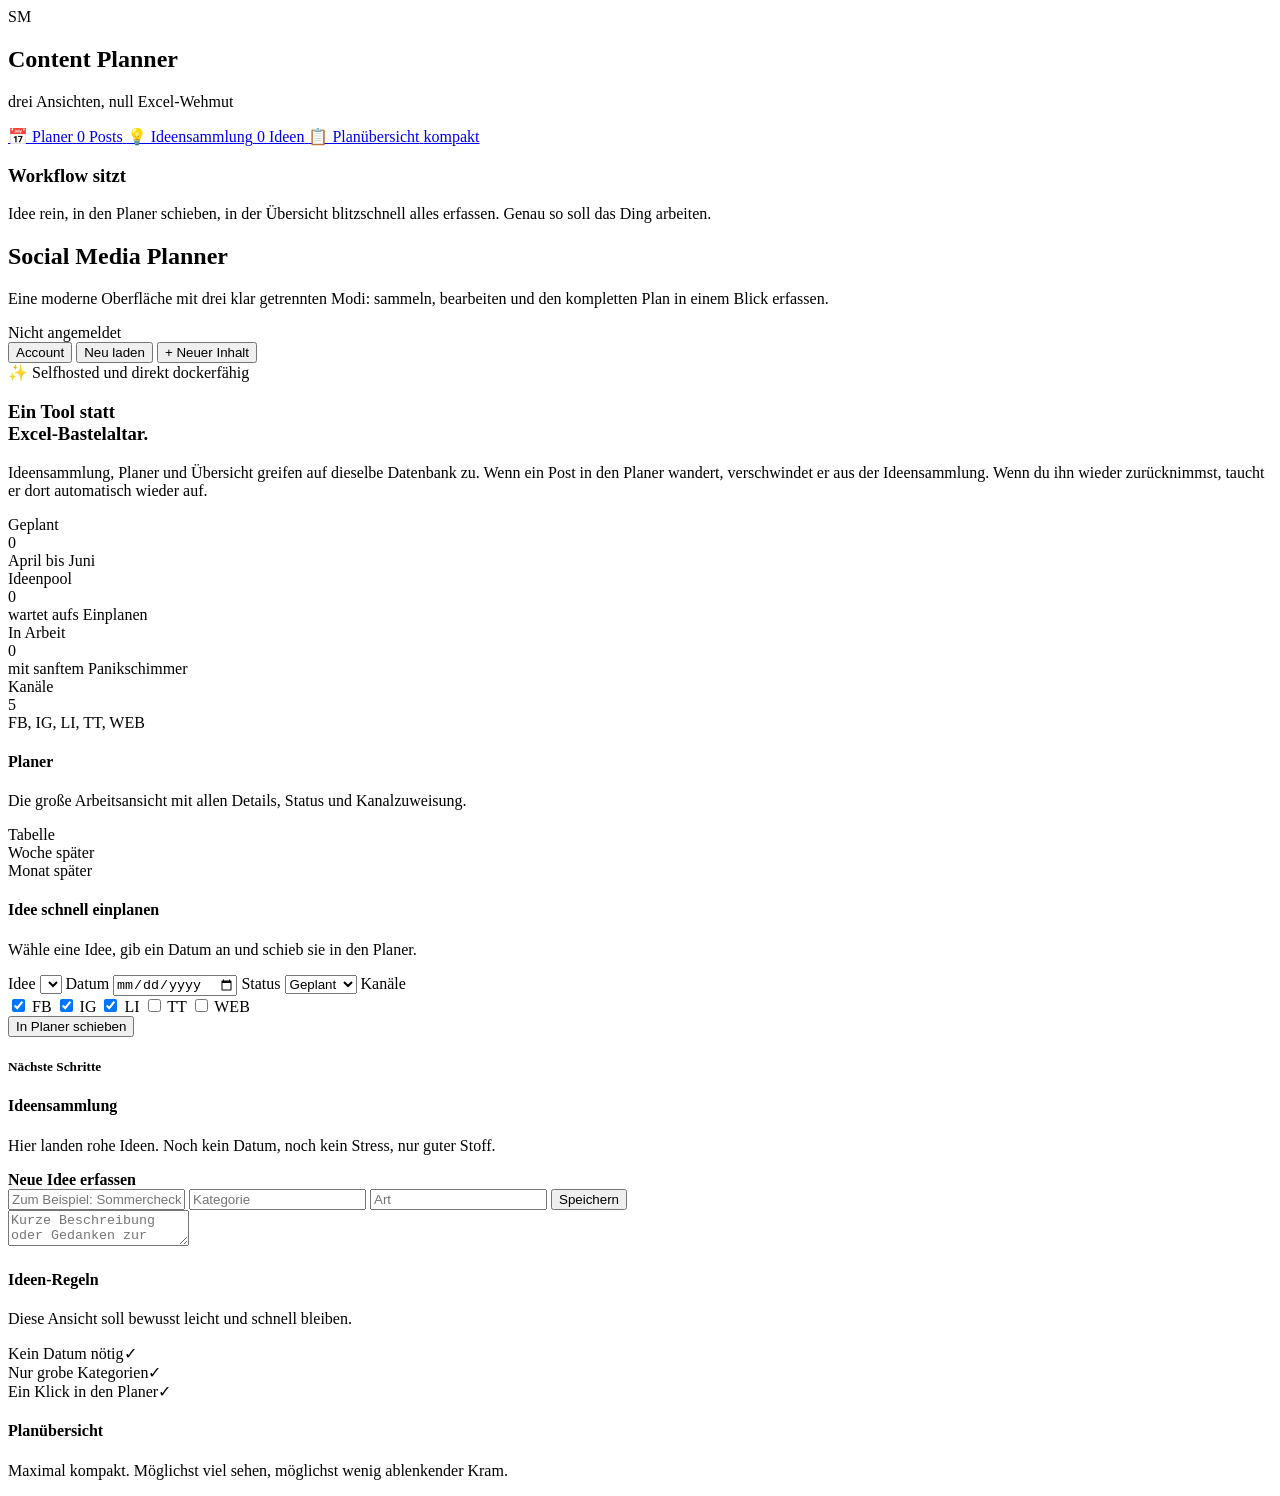
==== public/index.html @ 2331ccc7 "Add files via upload" ====
<!DOCTYPE html>
<html lang="de">
<head>
  <meta charset="UTF-8" />
  <meta name="viewport" content="width=device-width, initial-scale=1.0" />
  <title>Social Media Planner</title>
  <link rel="stylesheet" href="/styles.css" />
</head>
<body>
  <div class="shell">
    <aside class="sidebar">
      <div class="brand">
        <div class="brand-icon">SM</div>
        <div>
          <h1>Content Planner</h1>
          <p>drei Ansichten, null Excel-Wehmut</p>
        </div>
      </div>

      <nav class="nav">
        <a href="#" class="nav-link active" data-page="planer">
          <span>📅 Planer</span>
          <span class="meta" id="nav-planner-count">0 Posts</span>
        </a>
        <a href="#" class="nav-link" data-page="ideen">
          <span>💡 Ideensammlung</span>
          <span class="meta" id="nav-idea-count">0 Ideen</span>
        </a>
        <a href="#" class="nav-link" data-page="uebersicht">
          <span>📋 Planübersicht</span>
          <span class="meta">kompakt</span>
        </a>
      </nav>

      <div class="quick-card">
        <h3>Workflow sitzt</h3>
        <p>Idee rein, in den Planer schieben, in der Übersicht blitzschnell alles erfassen. Genau so soll das Ding arbeiten.</p>
      </div>
    </aside>

    <main class="main">
      <header class="topbar">
        <div>
          <h2>Social Media Planner</h2>
          <p>Eine moderne Oberfläche mit drei klar getrennten Modi: sammeln, bearbeiten und den kompletten Plan in einem Blick erfassen.</p>
        </div>
        <div class="actions">
          <div class="account-chip" id="account-chip">Nicht angemeldet</div>
          <button class="btn btn-secondary" id="account-btn">Account</button>
          <button class="btn btn-secondary" id="refresh-btn">Neu laden</button>
          <button class="btn btn-primary" data-page-jump="ideen">+ Neuer Inhalt</button>
        </div>
      </header>

      <section class="panel hero">
        <div>
          <div class="eyebrow">✨ Selfhosted und direkt dockerfähig</div>
          <h3>Ein Tool statt<br />Excel-Bastelaltar.</h3>
          <p>Ideensammlung, Planer und Übersicht greifen auf dieselbe Datenbank zu. Wenn ein Post in den Planer wandert, verschwindet er aus der Ideensammlung. Wenn du ihn wieder zurücknimmst, taucht er dort automatisch wieder auf.</p>
        </div>
        <div class="stats">
          <div class="stat">
            <div class="label">Geplant</div>
            <div class="value" id="stat-planner">0</div>
            <div class="sub">April bis Juni</div>
          </div>
          <div class="stat">
            <div class="label">Ideenpool</div>
            <div class="value" id="stat-ideas">0</div>
            <div class="sub">wartet aufs Einplanen</div>
          </div>
          <div class="stat">
            <div class="label">In Arbeit</div>
            <div class="value" id="stat-progress">0</div>
            <div class="sub">mit sanftem Panikschimmer</div>
          </div>
          <div class="stat">
            <div class="label">Kanäle</div>
            <div class="value" id="stat-channels">5</div>
            <div class="sub">FB, IG, LI, TT, WEB</div>
          </div>
        </div>
      </section>

      <section id="message-area"></section>

      <section id="planer" class="page active">
        <div class="planner-grid">
          <div class="panel planner-table">
            <div class="section-head">
              <div>
                <h4>Planer</h4>
                <p>Die große Arbeitsansicht mit allen Details, Status und Kanalzuweisung.</p>
              </div>
              <div class="toolbar">
                <div class="pill">Tabelle</div>
                <div class="pill">Woche später</div>
                <div class="pill">Monat später</div>
              </div>
            </div>
            <div class="rows" id="planner-rows"></div>
          </div>

          <div class="side-stack">
            <div class="panel planner-side">
              <div class="section-head">
                <div>
                  <h4>Idee schnell einplanen</h4>
                  <p>Wähle eine Idee, gib ein Datum an und schieb sie in den Planer.</p>
                </div>
              </div>
              <form class="mini-card" id="quick-plan-form">
                <label class="stack-label">Idee
                  <select class="field" name="postId" id="quick-plan-select"></select>
                </label>
                <label class="stack-label">Datum
                  <input class="field" type="date" name="planned_date" required />
                </label>
                <label class="stack-label">Status
                  <select class="field" name="status">
                    <option value="planned">Geplant</option>
                    <option value="in_progress">In Arbeit</option>
                    <option value="idea">Idee</option>
                  </select>
                </label>
                <label class="stack-label">Kanäle
                  <div class="channel-options">
                    <label><input type="checkbox" name="channels" value="facebook" checked /> FB</label>
                    <label><input type="checkbox" name="channels" value="instagram" checked /> IG</label>
                    <label><input type="checkbox" name="channels" value="linkedin" checked /> LI</label>
                    <label><input type="checkbox" name="channels" value="tiktok" /> TT</label>
                    <label><input type="checkbox" name="channels" value="website" /> WEB</label>
                  </div>
                </label>
                <button class="btn btn-primary" type="submit">In Planer schieben</button>
              </form>
            </div>

            <div class="panel planner-side">
              <div class="mini-card">
                <h5>Nächste Schritte</h5>
                <div class="mini-list" id="next-steps"></div>
              </div>
            </div>
          </div>
        </div>
      </section>

      <section id="ideen" class="page">
        <div class="idea-layout">
          <div class="panel idea-main">
            <div class="section-head">
              <div>
                <h4>Ideensammlung</h4>
                <p>Hier landen rohe Ideen. Noch kein Datum, noch kein Stress, nur guter Stoff.</p>
              </div>
            </div>

            <form class="idea-input" id="idea-form">
              <strong>Neue Idee erfassen</strong>
              <div class="input-grid">
                <input class="field" name="title" placeholder="Zum Beispiel: Sommercheck Klimaanlage" required />
                <input class="field" name="category" placeholder="Kategorie" />
                <input class="field" name="content_type" placeholder="Art" />
                <button class="btn btn-primary" type="submit">Speichern</button>
              </div>
              <div class="input-grid full-width-grid">
                <textarea class="field text-area" name="description" placeholder="Kurze Beschreibung oder Gedanken zur Idee"></textarea>
              </div>
            </form>

            <div class="idea-cards" id="idea-cards"></div>
          </div>

          <div class="side-stack">
            <div class="panel planner-side">
              <div class="section-head">
                <div>
                  <h4>Ideen-Regeln</h4>
                  <p>Diese Ansicht soll bewusst leicht und schnell bleiben.</p>
                </div>
              </div>
              <div class="mini-list">
                <div class="mini-item"><span>Kein Datum nötig</span><span>✓</span></div>
                <div class="mini-item"><span>Nur grobe Kategorien</span><span>✓</span></div>
                <div class="mini-item"><span>Ein Klick in den Planer</span><span>✓</span></div>
              </div>
            </div>
          </div>
        </div>
      </section>

      <section id="uebersicht" class="page">
        <div class="overview-layout">
          <div class="panel overview-main">
            <div class="section-head">
              <div>
                <h4>Planübersicht</h4>
                <p>Maximal kompakt. Möglichst viel sehen, möglichst wenig ablenkender Kram.</p>
              </div>
            </div>

            <div class="overview-list" id="overview-list"></div>
          </div>
        </div>
      </section>
    </main>
  </div>

  <dialog id="edit-dialog" class="dialog">
    <form method="dialog" class="dialog-card" id="edit-form">
      <div class="dialog-head">
        <h4>Post bearbeiten</h4>
        <button class="ghost-btn" type="button" id="close-dialog">Schließen</button>
      </div>
      <input type="hidden" name="id" />
      <label class="stack-label">Titel
        <input class="field" name="title" required />
      </label>
      <label class="stack-label">Beschreibung
        <textarea class="field text-area" name="description"></textarea>
      </label>
      <div class="input-grid dialog-grid">
        <label class="stack-label">Kategorie
          <input class="field" name="category" />
        </label>
        <label class="stack-label">Art
          <input class="field" name="content_type" />
        </label>
        <label class="stack-label">Status
          <select class="field" name="status">
            <option value="idea">Idee</option>
            <option value="in_progress">In Arbeit</option>
            <option value="planned">Geplant</option>
            <option value="published">Veröffentlicht</option>
          </select>
        </label>
        <label class="stack-label">Datum
          <input class="field" type="date" name="planned_date" />
        </label>
      </div>
      <label class="stack-label">Kanäle
        <div class="channel-options">
          <label><input type="checkbox" name="channels" value="facebook" /> FB</label>
          <label><input type="checkbox" name="channels" value="instagram" /> IG</label>
          <label><input type="checkbox" name="channels" value="linkedin" /> LI</label>
          <label><input type="checkbox" name="channels" value="tiktok" /> TT</label>
          <label><input type="checkbox" name="channels" value="website" /> WEB</label>
        </div>
      </label>
      <label class="stack-label">Notizen
        <textarea class="field text-area" name="notes"></textarea>
      </label>
      <div class="dialog-actions">
        <button class="btn btn-secondary" type="button" id="delete-post">Löschen</button>
        <button class="btn btn-primary" type="submit">Speichern</button>
      </div>
    </form>
  </dialog>

  <dialog id="login-dialog" class="dialog auth-dialog">
    <form class="dialog-card auth-card" id="login-form">
      <div class="dialog-head">
        <h4>Anmelden</h4>
      </div>
      <p class="muted">Nur mit Benutzerkonto zugänglich.</p>
      <label class="stack-label">Benutzername
        <input class="field" name="username" autocomplete="username" required />
      </label>
      <label class="stack-label">Passwort
        <input class="field" type="password" name="password" autocomplete="current-password" required />
      </label>
      <div class="dialog-actions">
        <button class="btn btn-primary" type="submit">Anmelden</button>
      </div>
    </form>
  </dialog>

  <dialog id="account-dialog" class="dialog">
    <div class="dialog-card account-card">
      <div class="dialog-head">
        <h4>Accountverwaltung</h4>
        <button class="ghost-btn" type="button" id="close-account-dialog">Schließen</button>
      </div>
      <div class="account-section">
        <strong>Angemeldet als</strong>
        <div id="account-summary" class="mini-item"></div>
      </div>

      <form id="change-password-form" class="account-section">
        <strong>Passwort ändern</strong>
        <label class="stack-label">Aktuelles Passwort
          <input class="field" type="password" name="current_password" required />
        </label>
        <label class="stack-label">Neues Passwort
          <input class="field" type="password" name="new_password" minlength="8" required />
        </label>
        <div class="dialog-actions">
          <button class="btn btn-secondary" type="button" id="logout-btn">Abmelden</button>
          <button class="btn btn-primary" type="submit">Passwort speichern</button>
        </div>
      </form>

      <section id="admin-section" class="account-section hidden">
        <strong>Benutzer anlegen</strong>
        <form id="create-user-form">
          <div class="input-grid dialog-grid">
            <label class="stack-label">Benutzername
              <input class="field" name="username" required />
            </label>
            <label class="stack-label">Rolle
              <select class="field" name="role">
                <option value="editor">Editor</option>
                <option value="admin">Admin</option>
              </select>
            </label>
            <label class="stack-label">Passwort
              <input class="field" type="password" name="password" minlength="8" required />
            </label>
          </div>
          <div class="dialog-actions">
            <button class="btn btn-primary" type="submit">Benutzer erstellen</button>
          </div>
        </form>

        <div class="account-section">
          <strong>Benutzerliste</strong>
          <div id="user-list" class="mini-list"></div>
        </div>
      </section>
    </div>
  </dialog>

  <script src="/app.js"></script>
</body>
</html>
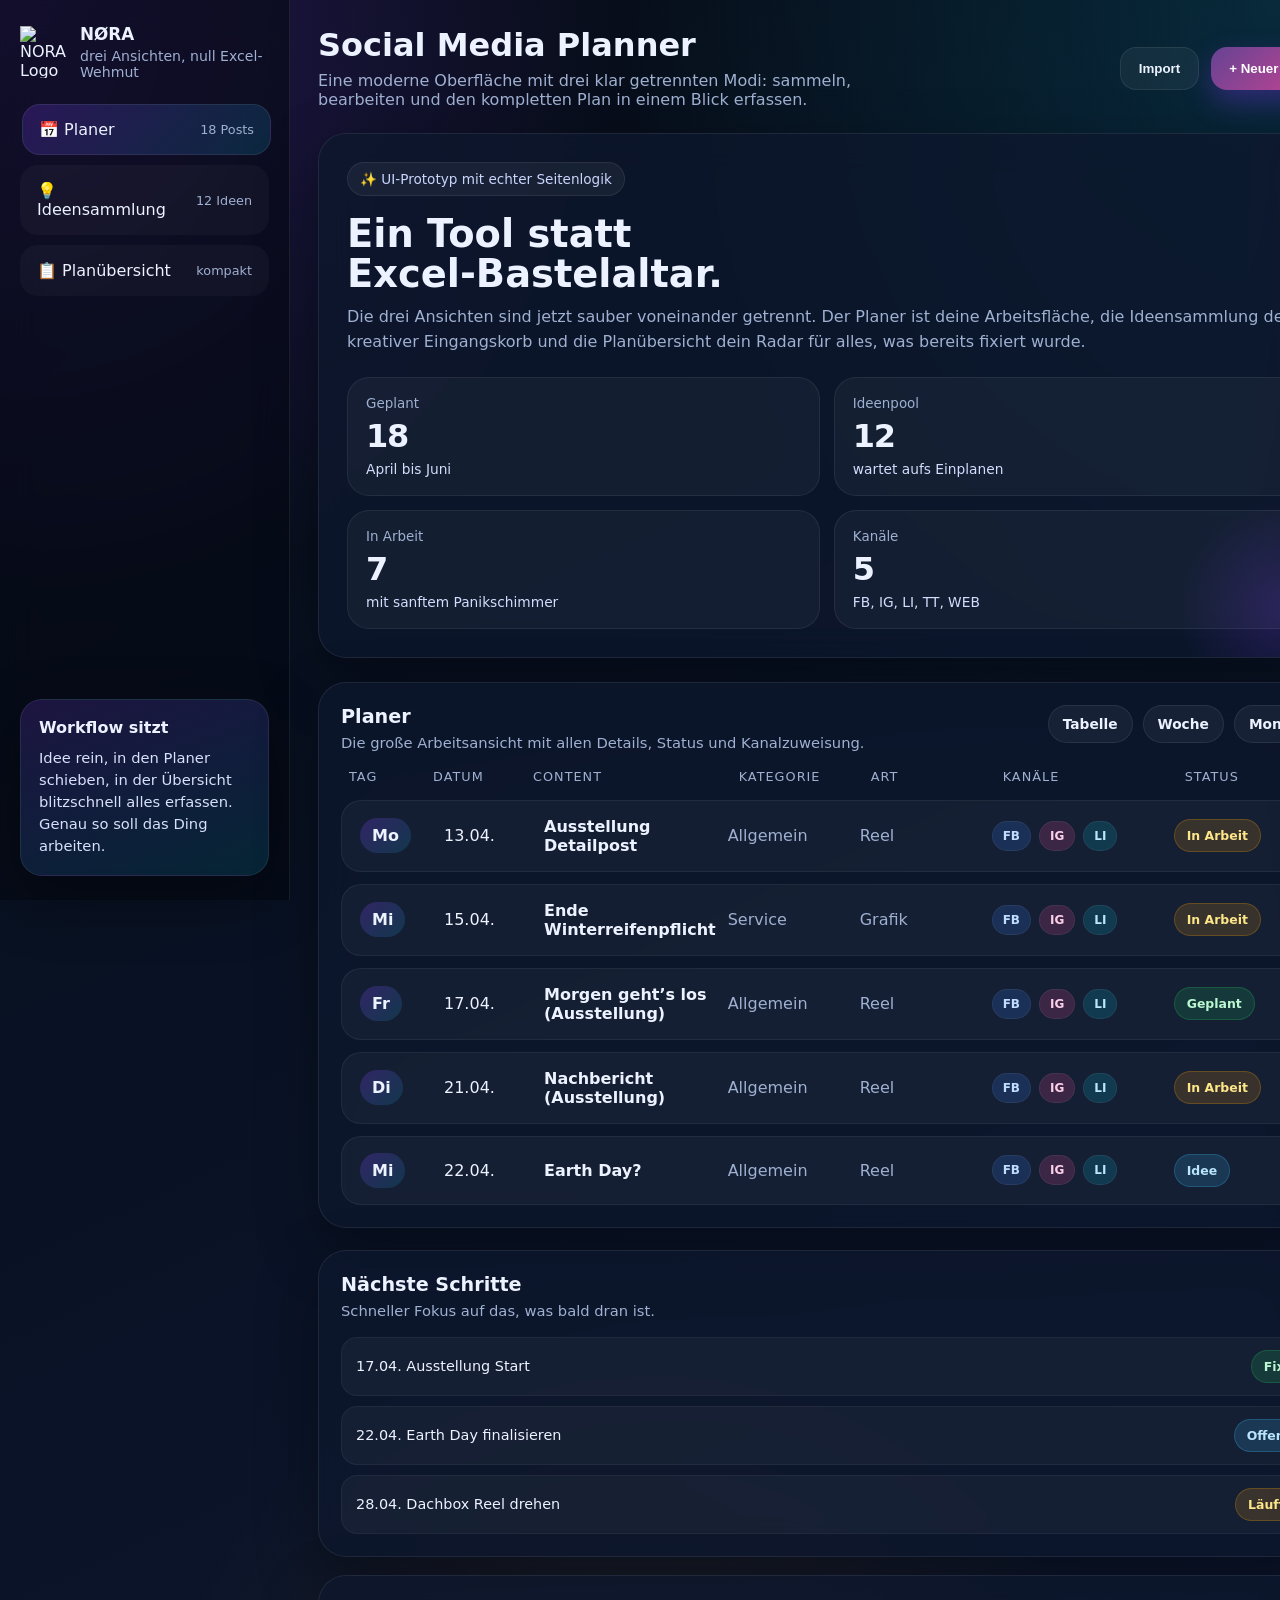
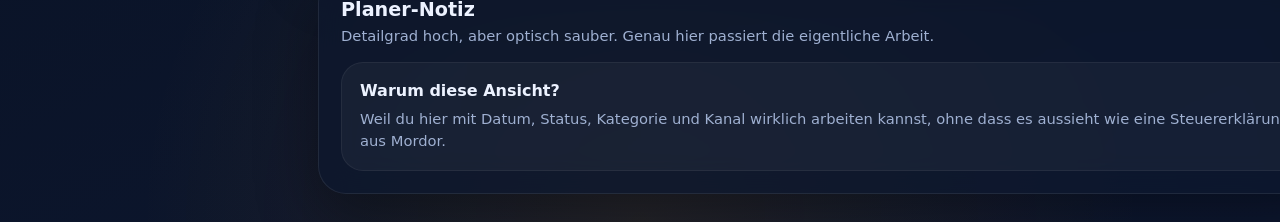
==== commit 3e505ef0: "Update index.html" ====
--- a/public/index.html
+++ b/public/index.html
@@ -3,30 +3,675 @@
 <head>
   <meta charset="UTF-8" />
   <meta name="viewport" content="width=device-width, initial-scale=1.0" />
-  <title>Social Media Planner</title>
-  <link rel="stylesheet" href="/styles.css" />
+  <title>Social Media Planner – 3 Ansichten</title>
+  <style>
+    :root {
+      --bg: #191631;
+      --bg-2: #0d1a2f;
+      --panel: rgba(14, 24, 45, 0.78);
+      --panel-strong: rgba(17, 29, 52, 0.95);
+      --line: rgba(255, 255, 255, 0.08);
+      --text: #ecf2ff;
+      --muted: #9fb0d1;
+      --accent: #664393;
+      --accent-2: #cf4492;
+      --accent-3: #f59e0b;
+      --good: #22c55e;
+      --idea: #38bdf8;
+      --work: #f59e0b;
+      --planned: #22c55e;
+      --published: #a78bfa;
+      --danger: #fb7185;
+      --shadow: 0 22px 60px rgba(0, 0, 0, 0.35);
+      --radius-xl: 28px;
+      --radius-lg: 22px;
+      --radius-md: 16px;
+    }
+
+    * { box-sizing: border-box; }
+    html { scroll-behavior: smooth; }
+
+    body {
+      margin: 0;
+      font-family: Inter, ui-sans-serif, system-ui, -apple-system, BlinkMacSystemFont, "Segoe UI", sans-serif;
+      color: var(--text);
+      min-height: 100vh;
+      background:
+        radial-gradient(circle at 0% 0%, rgba(124, 58, 237, 0.28), transparent 28%),
+        radial-gradient(circle at 100% 0%, rgba(6, 182, 212, 0.16), transparent 30%),
+        radial-gradient(circle at 50% 100%, rgba(245, 158, 11, 0.10), transparent 26%),
+        linear-gradient(155deg, #060b15 0%, #091224 45%, #0d1730 100%);
+    }
+
+    .shell {
+      min-height: 100vh;
+      display: grid;
+      grid-template-columns: 290px 1fr;
+    }
+
+    .sidebar {
+      padding: 24px 20px;
+      border-right: 1px solid var(--line);
+      background: rgba(6, 10, 20, 0.58);
+      backdrop-filter: blur(18px);
+      display: flex;
+      flex-direction: column;
+      gap: 24px;
+      position: sticky;
+      top: 0;
+      height: 100vh;
+    }
+
+    .brand {
+      display: flex;
+      align-items: center;
+      gap: 14px;
+    }
+
+    .brand-icon {
+      width: 52px;
+      height: 52px;
+      border-radius: 18px;
+      background: linear-gradient(135deg, var(--accent), var(--accent-2));
+      display: grid;
+      place-items: center;
+      font-weight: 900;
+      letter-spacing: 0.05em;
+      box-shadow: 0 15px 30px rgba(124, 58, 237, 0.35);
+    }
+
+    .brand h1 {
+      margin: 0;
+      font-size: 1.05rem;
+    }
+
+    .brand p {
+      margin: 4px 0 0;
+      color: var(--muted);
+      font-size: 0.88rem;
+    }
+
+    .nav {
+      display: grid;
+      gap: 10px;
+    }
+
+    .nav a {
+      text-decoration: none;
+      color: var(--text);
+      display: flex;
+      justify-content: space-between;
+      align-items: center;
+      gap: 12px;
+      padding: 15px 16px;
+      border-radius: 18px;
+      background: rgba(255,255,255,0.03);
+      border: 1px solid transparent;
+      transition: 0.2s ease;
+    }
+
+    .nav a:hover,
+    .nav a.active {
+      background: linear-gradient(135deg, rgba(124,58,237,0.24), rgba(6,182,212,0.16));
+      border-color: rgba(255,255,255,0.08);
+      transform: translateX(2px);
+    }
+
+    .nav .meta {
+      color: var(--muted);
+      font-size: 0.8rem;
+      white-space: nowrap;
+    }
+
+    .quick-card {
+      margin-top: auto;
+      padding: 18px;
+      border-radius: 22px;
+      background: linear-gradient(160deg, rgba(124,58,237,0.20), rgba(6,182,212,0.15));
+      border: 1px solid rgba(255,255,255,0.08);
+      box-shadow: var(--shadow);
+    }
+
+    .quick-card h3 {
+      margin: 0 0 10px;
+      font-size: 1rem;
+    }
+
+    .quick-card p {
+      margin: 0;
+      color: #d8e1fb;
+      font-size: 0.92rem;
+      line-height: 1.5;
+    }
+
+    .main {
+      padding: 28px;
+      display: grid;
+      gap: 24px;
+    }
+
+    .topbar {
+      display: flex;
+      justify-content: space-between;
+      align-items: center;
+      gap: 16px;
+      flex-wrap: wrap;
+    }
+
+    .topbar h2 {
+      margin: 0;
+      font-size: 2rem;
+      line-height: 1.08;
+    }
+
+    .topbar p {
+      margin: 8px 0 0;
+      color: var(--muted);
+      max-width: 60ch;
+    }
+
+    .actions {
+      display: flex;
+      gap: 12px;
+      flex-wrap: wrap;
+    }
+
+    .btn {
+      border: 0;
+      border-radius: 16px;
+      padding: 13px 18px;
+      font-weight: 800;
+      cursor: pointer;
+      transition: 0.2s ease;
+    }
+
+    .btn-primary {
+      color: white;
+      background: linear-gradient(135deg, var(--accent), var(--accent-2));
+      box-shadow: 0 12px 28px rgba(124, 58, 237, 0.35);
+    }
+
+    .btn-secondary {
+      color: var(--text);
+      background: rgba(255,255,255,0.05);
+      border: 1px solid rgba(255,255,255,0.08);
+    }
+
+    .btn:hover { transform: translateY(-1px); }
+
+    .panel {
+      background: var(--panel);
+      border: 1px solid var(--line);
+      border-radius: var(--radius-xl);
+      backdrop-filter: blur(18px);
+      box-shadow: var(--shadow);
+    }
+
+    .hero {
+      padding: 28px;
+      display: grid;
+      grid-template-columns: 1.2fr 0.8fr;
+      gap: 22px;
+      overflow: hidden;
+      position: relative;
+    }
+
+    .hero::after {
+      content: "";
+      position: absolute;
+      right: -60px;
+      bottom: -60px;
+      width: 220px;
+      height: 220px;
+      border-radius: 50%;
+      background: radial-gradient(circle, rgba(124,58,237,0.22), transparent 68%);
+      pointer-events: none;
+    }
+
+    .eyebrow {
+      display: inline-flex;
+      align-items: center;
+      gap: 8px;
+      padding: 8px 12px;
+      border-radius: 999px;
+      background: rgba(255,255,255,0.05);
+      border: 1px solid rgba(255,255,255,0.08);
+      color: #cad5fb;
+      font-size: 0.85rem;
+      margin-bottom: 18px;
+    }
+
+    .hero h3 {
+      margin: 0 0 10px;
+      font-size: clamp(1.8rem, 3vw, 3rem);
+      line-height: 1.05;
+    }
+
+    .hero p {
+      margin: 0;
+      color: var(--muted);
+      line-height: 1.58;
+    }
+
+    .stats {
+      display: grid;
+      grid-template-columns: 1fr 1fr;
+      gap: 14px;
+      align-content: start;
+    }
+
+    .stat {
+      padding: 18px;
+      border-radius: 22px;
+      background: rgba(255,255,255,0.04);
+      border: 1px solid rgba(255,255,255,0.07);
+    }
+
+    .stat .label {
+      color: var(--muted);
+      font-size: 0.84rem;
+    }
+
+    .stat .value {
+      margin-top: 6px;
+      font-size: 2rem;
+      font-weight: 900;
+      letter-spacing: -0.04em;
+    }
+
+    .stat .sub {
+      margin-top: 6px;
+      color: #d3ddfd;
+      font-size: 0.86rem;
+    }
+
+    .page {
+      display: none;
+      gap: 22px;
+    }
+
+    .page.active {
+      display: grid;
+    }
+
+    .section-head {
+      display: flex;
+      justify-content: space-between;
+      align-items: flex-start;
+      gap: 16px;
+      margin-bottom: 18px;
+      flex-wrap: wrap;
+    }
+
+    .section-head h4 {
+      margin: 0;
+      font-size: 1.2rem;
+    }
+
+    .section-head p {
+      margin: 6px 0 0;
+      color: var(--muted);
+      font-size: 0.92rem;
+    }
+
+    .toolbar {
+      display: flex;
+      flex-wrap: wrap;
+      gap: 10px;
+    }
+
+    .pill {
+      padding: 10px 14px;
+      border-radius: 999px;
+      background: rgba(255,255,255,0.05);
+      border: 1px solid rgba(255,255,255,0.08);
+      color: var(--text);
+      font-size: 0.86rem;
+      font-weight: 700;
+    }
+
+    .planner-grid {
+      display: grid;
+      grid-template-columns: 1.3fr 0.7fr;
+      gap: 22px;
+      align-items: start;
+    }
+
+    .planner-table,
+    .planner-side,
+    .idea-main,
+    .overview-main {
+      padding: 22px;
+    }
+
+    .rows {
+      display: grid;
+      gap: 12px;
+    }
+
+    .row-head,
+    .row {
+      display: grid;
+      grid-template-columns: 72px 88px 1.8fr 120px 120px 170px 120px;
+      gap: 12px;
+      align-items: center;
+    }
+
+    .row-head {
+      color: var(--muted);
+      font-size: 0.8rem;
+      text-transform: uppercase;
+      letter-spacing: 0.08em;
+      padding: 0 8px 4px;
+    }
+
+    .row {
+      padding: 16px 18px;
+      border-radius: 20px;
+      background: rgba(255,255,255,0.04);
+      border: 1px solid rgba(255,255,255,0.06);
+    }
+
+    .day-chip {
+      display: inline-flex;
+      width: fit-content;
+      justify-content: center;
+      align-items: center;
+      padding: 8px 12px;
+      border-radius: 999px;
+      background: linear-gradient(135deg, rgba(124,58,237,0.28), rgba(6,182,212,0.16));
+      font-weight: 800;
+    }
+
+    .title {
+      font-weight: 800;
+    }
+
+    .muted { color: var(--muted); }
+
+    .badges {
+      display: flex;
+      flex-wrap: wrap;
+      gap: 8px;
+    }
+
+    .badge {
+      padding: 7px 10px;
+      border-radius: 999px;
+      font-size: 0.75rem;
+      font-weight: 800;
+      border: 1px solid rgba(255,255,255,0.06);
+      background: rgba(255,255,255,0.08);
+    }
+
+    .fb { background: rgba(59,130,246,0.18); color: #bfdbfe; }
+    .ig { background: rgba(236,72,153,0.18); color: #fbcfe8; }
+    .li { background: rgba(6,182,212,0.18); color: #bae6fd; }
+    .tt { background: rgba(148,163,184,0.18); color: #e2e8f0; }
+    .web { background: rgba(139,92,246,0.18); color: #ddd6fe; }
+
+    .status {
+      display: inline-flex;
+      align-items: center;
+      justify-content: center;
+      width: fit-content;
+      padding: 8px 12px;
+      border-radius: 999px;
+      font-size: 0.78rem;
+      font-weight: 900;
+      border: 1px solid transparent;
+    }
+
+    .status.idea { background: rgba(56,189,248,0.16); color: #bae6fd; border-color: rgba(56,189,248,0.24); }
+    .status.work { background: rgba(245,158,11,0.16); color: #fde68a; border-color: rgba(245,158,11,0.24); }
+    .status.planned { background: rgba(34,197,94,0.16); color: #bbf7d0; border-color: rgba(34,197,94,0.24); }
+    .status.published { background: rgba(167,139,250,0.16); color: #ddd6fe; border-color: rgba(167,139,250,0.24); }
+
+    .side-stack {
+      display: grid;
+      gap: 18px;
+    }
+
+    .mini-card {
+      padding: 18px;
+      border-radius: 22px;
+      background: rgba(255,255,255,0.04);
+      border: 1px solid rgba(255,255,255,0.06);
+    }
+
+    .mini-card h5 {
+      margin: 0 0 8px;
+      font-size: 1rem;
+    }
+
+    .mini-card p {
+      margin: 0;
+      color: var(--muted);
+      line-height: 1.5;
+      font-size: 0.92rem;
+    }
+
+    .mini-list {
+      margin-top: 14px;
+      display: grid;
+      gap: 10px;
+    }
+
+    .mini-item {
+      display: flex;
+      justify-content: space-between;
+      gap: 12px;
+      align-items: center;
+      padding: 12px 14px;
+      border-radius: 16px;
+      background: rgba(255,255,255,0.04);
+      border: 1px solid rgba(255,255,255,0.05);
+      font-size: 0.9rem;
+    }
+
+    .idea-layout {
+      display: grid;
+      grid-template-columns: 1.1fr 0.9fr;
+      gap: 22px;
+      align-items: start;
+    }
+
+    .idea-input {
+      padding: 18px;
+      border-radius: 22px;
+      background: linear-gradient(160deg, rgba(124,58,237,0.12), rgba(6,182,212,0.08));
+      border: 1px solid rgba(255,255,255,0.08);
+      margin-bottom: 18px;
+    }
+
+    .input-grid {
+      display: grid;
+      grid-template-columns: 1.2fr 0.9fr 0.7fr auto;
+      gap: 12px;
+      margin-top: 14px;
+    }
+
+    .field {
+      border: 1px solid rgba(255,255,255,0.08);
+      background: rgba(255,255,255,0.05);
+      color: var(--text);
+      border-radius: 16px;
+      padding: 14px 16px;
+      outline: none;
+      font: inherit;
+    }
+
+    .idea-cards {
+      display: grid;
+      grid-template-columns: 1fr 1fr;
+      gap: 14px;
+    }
+
+    .idea-card {
+      padding: 18px;
+      border-radius: 22px;
+      background: linear-gradient(160deg, rgba(255,255,255,0.05), rgba(255,255,255,0.03));
+      border: 1px solid rgba(255,255,255,0.06);
+      display: grid;
+      gap: 16px;
+      min-height: 180px;
+    }
+
+    .idea-card h5 {
+      margin: 0;
+      font-size: 1.05rem;
+    }
+
+    .idea-card p {
+      margin: 8px 0 0;
+      color: var(--muted);
+      line-height: 1.55;
+      font-size: 0.92rem;
+    }
+
+    .card-actions {
+      display: flex;
+      justify-content: space-between;
+      align-items: center;
+      gap: 10px;
+      flex-wrap: wrap;
+    }
+
+    .ghost-btn {
+      border: 1px solid rgba(255,255,255,0.08);
+      background: rgba(255,255,255,0.05);
+      color: white;
+      border-radius: 14px;
+      padding: 10px 14px;
+      font-weight: 800;
+      cursor: pointer;
+    }
+
+    .ghost-btn:hover { background: rgba(255,255,255,0.08); }
+
+    .overview-layout {
+      display: grid;
+      gap: 22px;
+    }
+
+    .overview-toolbar {
+      display: flex;
+      justify-content: space-between;
+      gap: 14px;
+      flex-wrap: wrap;
+      align-items: center;
+      margin-bottom: 16px;
+    }
+
+    .overview-list {
+      display: grid;
+      gap: 10px;
+    }
+
+    .compact-row {
+      display: grid;
+      grid-template-columns: 72px minmax(180px, 1.5fr) 120px 120px 140px 92px;
+      gap: 12px;
+      align-items: center;
+      padding: 14px 16px;
+      border-radius: 18px;
+      background: rgba(255,255,255,0.04);
+      border: 1px solid rgba(255,255,255,0.06);
+    }
+
+    .compact-row.head {
+      color: var(--muted);
+      background: transparent;
+      border: 0;
+      padding: 0 8px 2px;
+      font-size: 0.8rem;
+      text-transform: uppercase;
+      letter-spacing: 0.08em;
+    }
+
+    .compact-date { font-weight: 900; color: #c7d2fe; }
+    .compact-name { font-weight: 800; white-space: nowrap; overflow: hidden; text-overflow: ellipsis; }
+    .compact-channels { color: var(--muted); font-size: 0.82rem; font-weight: 800; letter-spacing: 0.04em; }
+
+    @media (max-width: 1320px) {
+      .planner-grid,
+      .idea-layout,
+      .hero {
+        grid-template-columns: 1fr;
+      }
+
+      .idea-cards {
+        grid-template-columns: 1fr;
+      }
+    }
+
+    @media (max-width: 1120px) {
+      .shell {
+        grid-template-columns: 1fr;
+      }
+
+      .sidebar {
+        position: relative;
+        height: auto;
+        border-right: 0;
+        border-bottom: 1px solid var(--line);
+      }
+
+      .row,
+      .row-head {
+        grid-template-columns: 64px 80px 1.4fr 110px 110px 160px 110px;
+      }
+
+      .compact-row {
+        grid-template-columns: 72px 1.5fr 110px 110px 130px 92px;
+      }
+
+      .input-grid {
+        grid-template-columns: 1fr 1fr;
+      }
+    }
+
+    @media (max-width: 860px) {
+      .main { padding: 18px; }
+
+      .row-head,
+      .compact-row.head {
+        display: none;
+      }
+
+      .row,
+      .compact-row {
+        grid-template-columns: 1fr;
+        gap: 10px;
+      }
+
+      .input-grid {
+        grid-template-columns: 1fr;
+      }
+    }
+  </style>
 </head>
 <body>
   <div class="shell">
     <aside class="sidebar">
       <div class="brand">
-        <div class="brand-icon">SM</div>
+        <img src="/logo.png" alt="NORA Logo" style="width:52px;height:52px;object-fit:contain;" />
         <div>
-          <h1>Content Planner</h1>
+          <h1>NØRA</h1>
           <p>drei Ansichten, null Excel-Wehmut</p>
         </div>
       </div>
 
       <nav class="nav">
-        <a href="#" class="nav-link active" data-page="planer">
+        <a href="#planer" class="nav-link active" data-page="planer">
           <span>📅 Planer</span>
-          <span class="meta" id="nav-planner-count">0 Posts</span>
+          <span class="meta">18 Posts</span>
         </a>
-        <a href="#" class="nav-link" data-page="ideen">
+        <a href="#ideen" class="nav-link" data-page="ideen">
           <span>💡 Ideensammlung</span>
-          <span class="meta" id="nav-idea-count">0 Ideen</span>
+          <span class="meta">12 Ideen</span>
         </a>
-        <a href="#" class="nav-link" data-page="uebersicht">
+        <a href="#uebersicht" class="nav-link" data-page="uebersicht">
           <span>📋 Planübersicht</span>
           <span class="meta">kompakt</span>
         </a>
@@ -45,44 +690,40 @@
           <p>Eine moderne Oberfläche mit drei klar getrennten Modi: sammeln, bearbeiten und den kompletten Plan in einem Blick erfassen.</p>
         </div>
         <div class="actions">
-          <div class="account-chip" id="account-chip">Nicht angemeldet</div>
-          <button class="btn btn-secondary" id="account-btn">Account</button>
-          <button class="btn btn-secondary" id="refresh-btn">Neu laden</button>
-          <button class="btn btn-primary" data-page-jump="ideen">+ Neuer Inhalt</button>
+          <button class="btn btn-secondary">Import</button>
+          <button class="btn btn-primary">+ Neuer Inhalt</button>
         </div>
       </header>
 
       <section class="panel hero">
         <div>
-          <div class="eyebrow">✨ Selfhosted und direkt dockerfähig</div>
+          <div class="eyebrow">✨ UI-Prototyp mit echter Seitenlogik</div>
           <h3>Ein Tool statt<br />Excel-Bastelaltar.</h3>
-          <p>Ideensammlung, Planer und Übersicht greifen auf dieselbe Datenbank zu. Wenn ein Post in den Planer wandert, verschwindet er aus der Ideensammlung. Wenn du ihn wieder zurücknimmst, taucht er dort automatisch wieder auf.</p>
+          <p>Die drei Ansichten sind jetzt sauber voneinander getrennt. Der Planer ist deine Arbeitsfläche, die Ideensammlung dein kreativer Eingangskorb und die Planübersicht dein Radar für alles, was bereits fixiert wurde.</p>
         </div>
         <div class="stats">
           <div class="stat">
             <div class="label">Geplant</div>
-            <div class="value" id="stat-planner">0</div>
+            <div class="value">18</div>
             <div class="sub">April bis Juni</div>
           </div>
           <div class="stat">
             <div class="label">Ideenpool</div>
-            <div class="value" id="stat-ideas">0</div>
+            <div class="value">12</div>
             <div class="sub">wartet aufs Einplanen</div>
           </div>
           <div class="stat">
             <div class="label">In Arbeit</div>
-            <div class="value" id="stat-progress">0</div>
+            <div class="value">7</div>
             <div class="sub">mit sanftem Panikschimmer</div>
           </div>
           <div class="stat">
             <div class="label">Kanäle</div>
-            <div class="value" id="stat-channels">5</div>
+            <div class="value">5</div>
             <div class="sub">FB, IG, LI, TT, WEB</div>
           </div>
         </div>
       </section>
-
-      <section id="message-area"></section>
 
       <section id="planer" class="page active">
         <div class="planner-grid">
@@ -94,52 +735,119 @@
               </div>
               <div class="toolbar">
                 <div class="pill">Tabelle</div>
-                <div class="pill">Woche später</div>
-                <div class="pill">Monat später</div>
-              </div>
-            </div>
-            <div class="rows" id="planner-rows"></div>
+                <div class="pill">Woche</div>
+                <div class="pill">Monat</div>
+              </div>
+            </div>
+
+            <div class="rows">
+              <div class="row-head">
+                <div>Tag</div>
+                <div>Datum</div>
+                <div>Content</div>
+                <div>Kategorie</div>
+                <div>Art</div>
+                <div>Kanäle</div>
+                <div>Status</div>
+              </div>
+
+              <div class="row">
+                <div><span class="day-chip">Mo</span></div>
+                <div>13.04.</div>
+                <div class="title">Ausstellung Detailpost</div>
+                <div class="muted">Allgemein</div>
+                <div class="muted">Reel</div>
+                <div class="badges">
+                  <span class="badge fb">FB</span>
+                  <span class="badge ig">IG</span>
+                  <span class="badge li">LI</span>
+                </div>
+                <div><span class="status work">In Arbeit</span></div>
+              </div>
+
+              <div class="row">
+                <div><span class="day-chip">Mi</span></div>
+                <div>15.04.</div>
+                <div class="title">Ende Winterreifenpflicht</div>
+                <div class="muted">Service</div>
+                <div class="muted">Grafik</div>
+                <div class="badges">
+                  <span class="badge fb">FB</span>
+                  <span class="badge ig">IG</span>
+                  <span class="badge li">LI</span>
+                </div>
+                <div><span class="status work">In Arbeit</span></div>
+              </div>
+
+              <div class="row">
+                <div><span class="day-chip">Fr</span></div>
+                <div>17.04.</div>
+                <div class="title">Morgen geht’s los (Ausstellung)</div>
+                <div class="muted">Allgemein</div>
+                <div class="muted">Reel</div>
+                <div class="badges">
+                  <span class="badge fb">FB</span>
+                  <span class="badge ig">IG</span>
+                  <span class="badge li">LI</span>
+                </div>
+                <div><span class="status planned">Geplant</span></div>
+              </div>
+
+              <div class="row">
+                <div><span class="day-chip">Di</span></div>
+                <div>21.04.</div>
+                <div class="title">Nachbericht (Ausstellung)</div>
+                <div class="muted">Allgemein</div>
+                <div class="muted">Reel</div>
+                <div class="badges">
+                  <span class="badge fb">FB</span>
+                  <span class="badge ig">IG</span>
+                  <span class="badge li">LI</span>
+                </div>
+                <div><span class="status work">In Arbeit</span></div>
+              </div>
+
+              <div class="row">
+                <div><span class="day-chip">Mi</span></div>
+                <div>22.04.</div>
+                <div class="title">Earth Day?</div>
+                <div class="muted">Allgemein</div>
+                <div class="muted">Reel</div>
+                <div class="badges">
+                  <span class="badge fb">FB</span>
+                  <span class="badge ig">IG</span>
+                  <span class="badge li">LI</span>
+                </div>
+                <div><span class="status idea">Idee</span></div>
+              </div>
+            </div>
           </div>
 
           <div class="side-stack">
             <div class="panel planner-side">
               <div class="section-head">
                 <div>
-                  <h4>Idee schnell einplanen</h4>
-                  <p>Wähle eine Idee, gib ein Datum an und schieb sie in den Planer.</p>
-                </div>
-              </div>
-              <form class="mini-card" id="quick-plan-form">
-                <label class="stack-label">Idee
-                  <select class="field" name="postId" id="quick-plan-select"></select>
-                </label>
-                <label class="stack-label">Datum
-                  <input class="field" type="date" name="planned_date" required />
-                </label>
-                <label class="stack-label">Status
-                  <select class="field" name="status">
-                    <option value="planned">Geplant</option>
-                    <option value="in_progress">In Arbeit</option>
-                    <option value="idea">Idee</option>
-                  </select>
-                </label>
-                <label class="stack-label">Kanäle
-                  <div class="channel-options">
-                    <label><input type="checkbox" name="channels" value="facebook" checked /> FB</label>
-                    <label><input type="checkbox" name="channels" value="instagram" checked /> IG</label>
-                    <label><input type="checkbox" name="channels" value="linkedin" checked /> LI</label>
-                    <label><input type="checkbox" name="channels" value="tiktok" /> TT</label>
-                    <label><input type="checkbox" name="channels" value="website" /> WEB</label>
-                  </div>
-                </label>
-                <button class="btn btn-primary" type="submit">In Planer schieben</button>
-              </form>
+                  <h4>Nächste Schritte</h4>
+                  <p>Schneller Fokus auf das, was bald dran ist.</p>
+                </div>
+              </div>
+              <div class="mini-list">
+                <div class="mini-item"><span>17.04. Ausstellung Start</span><span class="status planned">Fix</span></div>
+                <div class="mini-item"><span>22.04. Earth Day finalisieren</span><span class="status idea">Offen</span></div>
+                <div class="mini-item"><span>28.04. Dachbox Reel drehen</span><span class="status work">Läuft</span></div>
+              </div>
             </div>
 
             <div class="panel planner-side">
+              <div class="section-head">
+                <div>
+                  <h4>Planer-Notiz</h4>
+                  <p>Detailgrad hoch, aber optisch sauber. Genau hier passiert die eigentliche Arbeit.</p>
+                </div>
+              </div>
               <div class="mini-card">
-                <h5>Nächste Schritte</h5>
-                <div class="mini-list" id="next-steps"></div>
+                <h5>Warum diese Ansicht?</h5>
+                <p>Weil du hier mit Datum, Status, Kategorie und Kanal wirklich arbeiten kannst, ohne dass es aussieht wie eine Steuererklärung aus Mordor.</p>
               </div>
             </div>
           </div>
@@ -154,22 +862,80 @@
                 <h4>Ideensammlung</h4>
                 <p>Hier landen rohe Ideen. Noch kein Datum, noch kein Stress, nur guter Stoff.</p>
               </div>
-            </div>
-
-            <form class="idea-input" id="idea-form">
+              <div class="toolbar">
+                <div class="pill">Offen</div>
+                <div class="pill">Service</div>
+                <div class="pill">Reels</div>
+              </div>
+            </div>
+
+            <div class="idea-input">
               <strong>Neue Idee erfassen</strong>
               <div class="input-grid">
-                <input class="field" name="title" placeholder="Zum Beispiel: Sommercheck Klimaanlage" required />
-                <input class="field" name="category" placeholder="Kategorie" />
-                <input class="field" name="content_type" placeholder="Art" />
-                <button class="btn btn-primary" type="submit">Speichern</button>
-              </div>
-              <div class="input-grid full-width-grid">
-                <textarea class="field text-area" name="description" placeholder="Kurze Beschreibung oder Gedanken zur Idee"></textarea>
-              </div>
-            </form>
-
-            <div class="idea-cards" id="idea-cards"></div>
+                <input class="field" value="Zum Beispiel: Sommercheck Klimaanlage" />
+                <select class="field"><option>Kategorie wählen</option></select>
+                <select class="field"><option>Art wählen</option></select>
+                <button class="btn btn-primary">Speichern</button>
+              </div>
+            </div>
+
+            <div class="idea-cards">
+              <article class="idea-card">
+                <div>
+                  <h5>Star Wars Day?</h5>
+                  <p>Humorvoller Autohaus-Post mit Sci-Fi-Anspielung. Könnte als Reel oder Grafik funktionieren.</p>
+                </div>
+                <div class="card-actions">
+                  <div class="badges">
+                    <span class="badge">Verkauf</span>
+                    <span class="badge">Reel</span>
+                  </div>
+                  <button class="ghost-btn">In Planer</button>
+                </div>
+              </article>
+
+              <article class="idea-card">
+                <div>
+                  <h5>Urlaubscheck Wischerblätter</h5>
+                  <p>Kurzer saisonaler Hinweis vor Reisebeginn. Nützlich, sympathisch und schnell produziert.</p>
+                </div>
+                <div class="card-actions">
+                  <div class="badges">
+                    <span class="badge">Service</span>
+                    <span class="badge">Reel</span>
+                  </div>
+                  <button class="ghost-btn">In Planer</button>
+                </div>
+              </article>
+
+              <article class="idea-card">
+                <div>
+                  <h5>Angebot der Woche</h5>
+                  <p>Flexibles Format für spontane Aktionen. Ideal als Animation oder grafischer Schnellpost.</p>
+                </div>
+                <div class="card-actions">
+                  <div class="badges">
+                    <span class="badge">DWA</span>
+                    <span class="badge">Animation</span>
+                  </div>
+                  <button class="ghost-btn">In Planer</button>
+                </div>
+              </article>
+
+              <article class="idea-card">
+                <div>
+                  <h5>Muttertag</h5>
+                  <p>Wertschätzender Mitarbeiter- oder Familienbezug. Kann sympathisch und nahbar wirken.</p>
+                </div>
+                <div class="card-actions">
+                  <div class="badges">
+                    <span class="badge">Mitarbeiter</span>
+                    <span class="badge">Grafik</span>
+                  </div>
+                  <button class="ghost-btn">In Planer</button>
+                </div>
+              </article>
+            </div>
           </div>
 
           <div class="side-stack">
@@ -184,6 +950,13 @@
                 <div class="mini-item"><span>Kein Datum nötig</span><span>✓</span></div>
                 <div class="mini-item"><span>Nur grobe Kategorien</span><span>✓</span></div>
                 <div class="mini-item"><span>Ein Klick in den Planer</span><span>✓</span></div>
+              </div>
+            </div>
+
+            <div class="panel planner-side">
+              <div class="mini-card">
+                <h5>Später sinnvoll</h5>
+                <p>Suche, Tags, Priorität, vielleicht sogar AI-Ideenhilfe. Aber erst mal muss das Grundgefühl stimmen – und das tut’s hier.</p>
               </div>
             </div>
           </div>
@@ -200,137 +973,118 @@
               </div>
             </div>
 
-            <div class="overview-list" id="overview-list"></div>
+            <div class="overview-toolbar">
+              <div class="toolbar">
+                <div class="pill">Alle Kanäle</div>
+                <div class="pill">April–Juni</div>
+                <div class="pill">nur geplant</div>
+              </div>
+              <div class="pill">Sortiert nach Datum</div>
+            </div>
+
+            <div class="overview-list">
+              <div class="compact-row head">
+                <div>Datum</div>
+                <div>Titel</div>
+                <div>Kategorie</div>
+                <div>Art</div>
+                <div>Kanäle</div>
+                <div>Status</div>
+              </div>
+
+              <div class="compact-row">
+                <div class="compact-date">13.04</div>
+                <div class="compact-name">Ausstellung Detailpost</div>
+                <div class="muted">Allgemein</div>
+                <div class="muted">Reel</div>
+                <div class="compact-channels">FB IG LI</div>
+                <span class="status work">Arbeit</span>
+              </div>
+
+              <div class="compact-row">
+                <div class="compact-date">15.04</div>
+                <div class="compact-name">Ende Winterreifenpflicht</div>
+                <div class="muted">Service</div>
+                <div class="muted">Grafik</div>
+                <div class="compact-channels">FB IG LI</div>
+                <span class="status work">Arbeit</span>
+              </div>
+
+              <div class="compact-row">
+                <div class="compact-date">17.04</div>
+                <div class="compact-name">Morgen geht’s los (Ausstellung)</div>
+                <div class="muted">Allgemein</div>
+                <div class="muted">Reel</div>
+                <div class="compact-channels">FB IG LI</div>
+                <span class="status planned">Geplant</span>
+              </div>
+
+              <div class="compact-row">
+                <div class="compact-date">21.04</div>
+                <div class="compact-name">Nachbericht Ausstellung</div>
+                <div class="muted">Allgemein</div>
+                <div class="muted">Reel</div>
+                <div class="compact-channels">FB IG LI</div>
+                <span class="status work">Arbeit</span>
+              </div>
+
+              <div class="compact-row">
+                <div class="compact-date">22.04</div>
+                <div class="compact-name">Earth Day</div>
+                <div class="muted">Allgemein</div>
+                <div class="muted">Reel</div>
+                <div class="compact-channels">FB IG LI</div>
+                <span class="status idea">Idee</span>
+              </div>
+
+              <div class="compact-row">
+                <div class="compact-date">28.04</div>
+                <div class="compact-name">Dachbox Mieten/Kaufen</div>
+                <div class="muted">Verkauf</div>
+                <div class="muted">Reel</div>
+                <div class="compact-channels">FB IG LI</div>
+                <span class="status planned">Geplant</span>
+              </div>
+
+              <div class="compact-row">
+                <div class="compact-date">01.05</div>
+                <div class="compact-name">Kundenbewertung</div>
+                <div class="muted">Redaktionell</div>
+                <div class="muted">Animation</div>
+                <div class="compact-channels">FB IG LI</div>
+                <span class="status work">Arbeit</span>
+              </div>
+
+              <div class="compact-row">
+                <div class="compact-date">10.05</div>
+                <div class="compact-name">Muttertag</div>
+                <div class="muted">Mitarbeiter</div>
+                <div class="muted">Grafik</div>
+                <div class="compact-channels">FB IG</div>
+                <span class="status work">Arbeit</span>
+              </div>
+            </div>
           </div>
         </div>
       </section>
     </main>
   </div>
 
-  <dialog id="edit-dialog" class="dialog">
-    <form method="dialog" class="dialog-card" id="edit-form">
-      <div class="dialog-head">
-        <h4>Post bearbeiten</h4>
-        <button class="ghost-btn" type="button" id="close-dialog">Schließen</button>
-      </div>
-      <input type="hidden" name="id" />
-      <label class="stack-label">Titel
-        <input class="field" name="title" required />
-      </label>
-      <label class="stack-label">Beschreibung
-        <textarea class="field text-area" name="description"></textarea>
-      </label>
-      <div class="input-grid dialog-grid">
-        <label class="stack-label">Kategorie
-          <input class="field" name="category" />
-        </label>
-        <label class="stack-label">Art
-          <input class="field" name="content_type" />
-        </label>
-        <label class="stack-label">Status
-          <select class="field" name="status">
-            <option value="idea">Idee</option>
-            <option value="in_progress">In Arbeit</option>
-            <option value="planned">Geplant</option>
-            <option value="published">Veröffentlicht</option>
-          </select>
-        </label>
-        <label class="stack-label">Datum
-          <input class="field" type="date" name="planned_date" />
-        </label>
-      </div>
-      <label class="stack-label">Kanäle
-        <div class="channel-options">
-          <label><input type="checkbox" name="channels" value="facebook" /> FB</label>
-          <label><input type="checkbox" name="channels" value="instagram" /> IG</label>
-          <label><input type="checkbox" name="channels" value="linkedin" /> LI</label>
-          <label><input type="checkbox" name="channels" value="tiktok" /> TT</label>
-          <label><input type="checkbox" name="channels" value="website" /> WEB</label>
-        </div>
-      </label>
-      <label class="stack-label">Notizen
-        <textarea class="field text-area" name="notes"></textarea>
-      </label>
-      <div class="dialog-actions">
-        <button class="btn btn-secondary" type="button" id="delete-post">Löschen</button>
-        <button class="btn btn-primary" type="submit">Speichern</button>
-      </div>
-    </form>
-  </dialog>
-
-  <dialog id="login-dialog" class="dialog auth-dialog">
-    <form class="dialog-card auth-card" id="login-form">
-      <div class="dialog-head">
-        <h4>Anmelden</h4>
-      </div>
-      <p class="muted">Nur mit Benutzerkonto zugänglich.</p>
-      <label class="stack-label">Benutzername
-        <input class="field" name="username" autocomplete="username" required />
-      </label>
-      <label class="stack-label">Passwort
-        <input class="field" type="password" name="password" autocomplete="current-password" required />
-      </label>
-      <div class="dialog-actions">
-        <button class="btn btn-primary" type="submit">Anmelden</button>
-      </div>
-    </form>
-  </dialog>
-
-  <dialog id="account-dialog" class="dialog">
-    <div class="dialog-card account-card">
-      <div class="dialog-head">
-        <h4>Accountverwaltung</h4>
-        <button class="ghost-btn" type="button" id="close-account-dialog">Schließen</button>
-      </div>
-      <div class="account-section">
-        <strong>Angemeldet als</strong>
-        <div id="account-summary" class="mini-item"></div>
-      </div>
-
-      <form id="change-password-form" class="account-section">
-        <strong>Passwort ändern</strong>
-        <label class="stack-label">Aktuelles Passwort
-          <input class="field" type="password" name="current_password" required />
-        </label>
-        <label class="stack-label">Neues Passwort
-          <input class="field" type="password" name="new_password" minlength="8" required />
-        </label>
-        <div class="dialog-actions">
-          <button class="btn btn-secondary" type="button" id="logout-btn">Abmelden</button>
-          <button class="btn btn-primary" type="submit">Passwort speichern</button>
-        </div>
-      </form>
-
-      <section id="admin-section" class="account-section hidden">
-        <strong>Benutzer anlegen</strong>
-        <form id="create-user-form">
-          <div class="input-grid dialog-grid">
-            <label class="stack-label">Benutzername
-              <input class="field" name="username" required />
-            </label>
-            <label class="stack-label">Rolle
-              <select class="field" name="role">
-                <option value="editor">Editor</option>
-                <option value="admin">Admin</option>
-              </select>
-            </label>
-            <label class="stack-label">Passwort
-              <input class="field" type="password" name="password" minlength="8" required />
-            </label>
-          </div>
-          <div class="dialog-actions">
-            <button class="btn btn-primary" type="submit">Benutzer erstellen</button>
-          </div>
-        </form>
-
-        <div class="account-section">
-          <strong>Benutzerliste</strong>
-          <div id="user-list" class="mini-list"></div>
-        </div>
-      </section>
-    </div>
-  </dialog>
-
-  <script src="/app.js"></script>
+  <script>
+    const links = document.querySelectorAll('.nav-link');
+    const pages = document.querySelectorAll('.page');
+
+    function activate(pageId) {
+      pages.forEach(page => page.classList.toggle('active', page.id === pageId));
+      links.forEach(link => link.classList.toggle('active', link.dataset.page === pageId));
+    }
+
+    links.forEach(link => {
+      link.addEventListener('click', (e) => {
+        e.preventDefault();
+        activate(link.dataset.page);
+      });
+    });
+  </script>
 </body>
 </html>
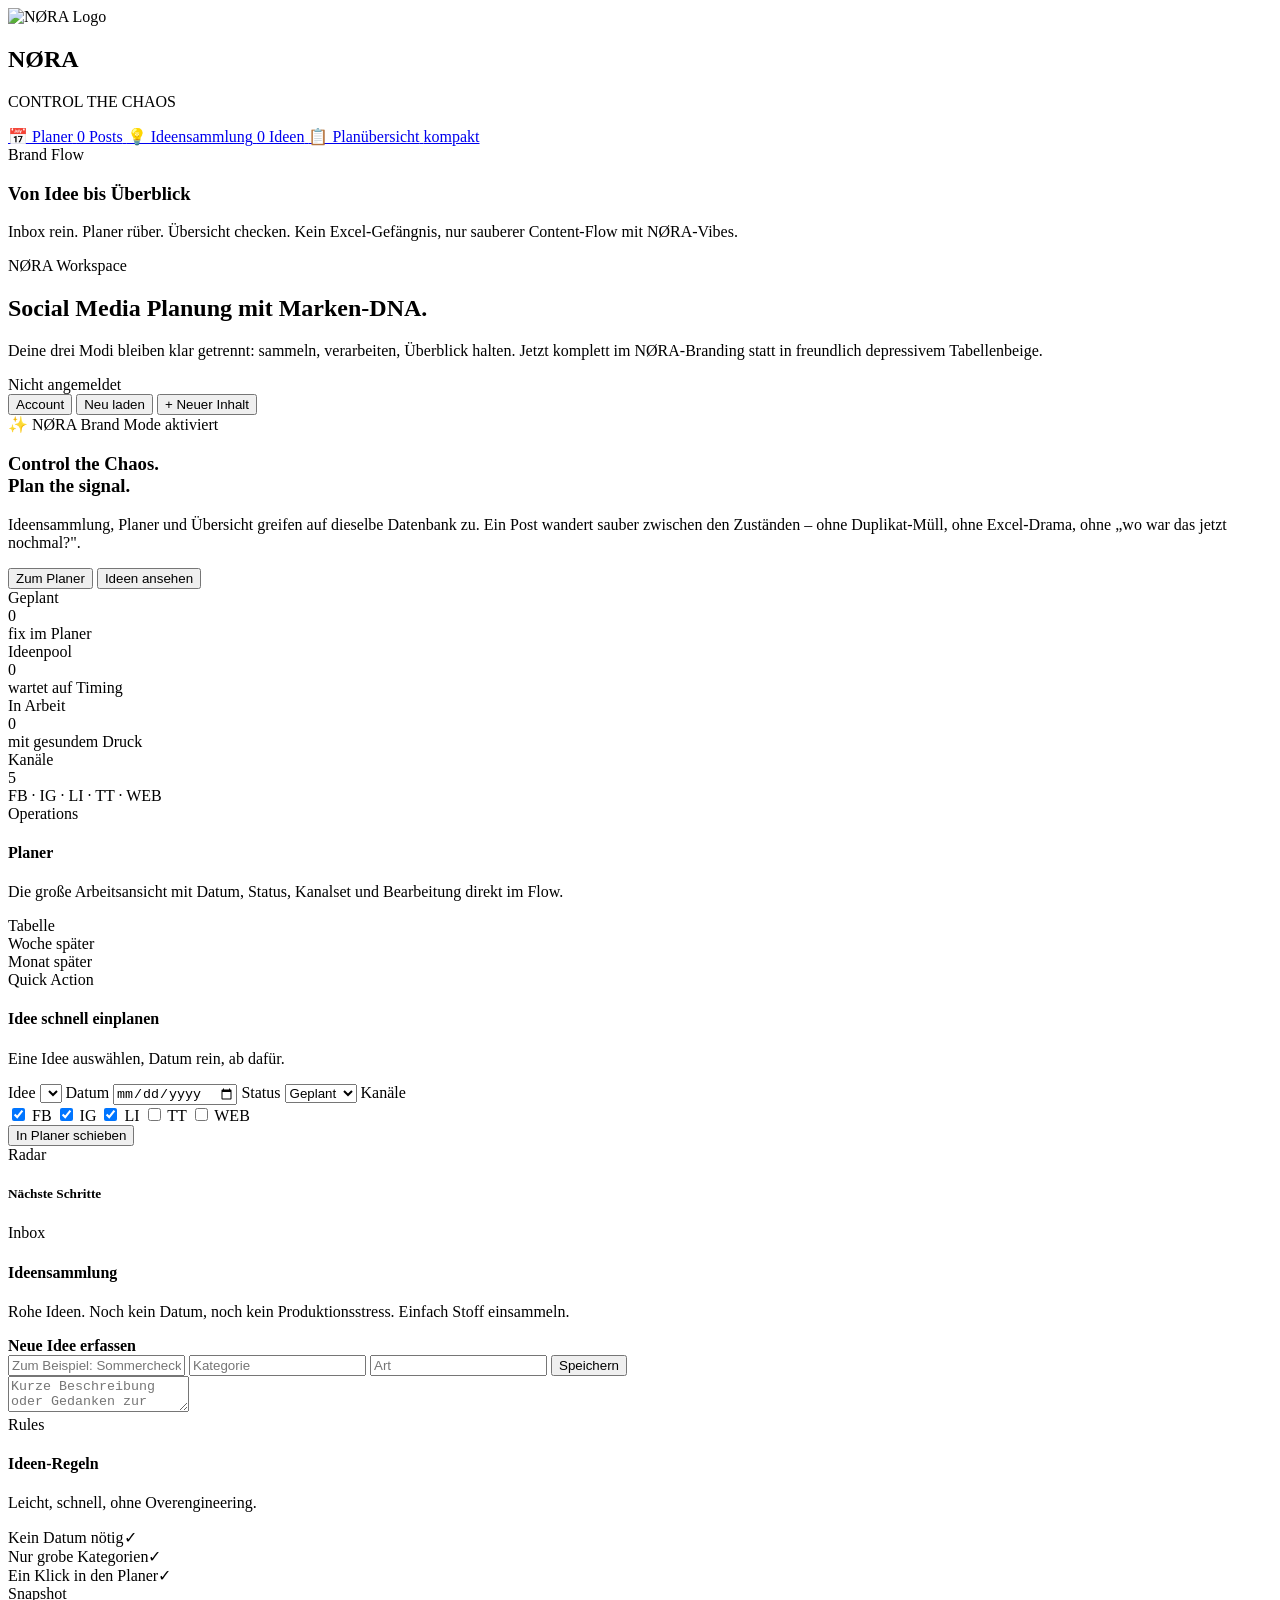
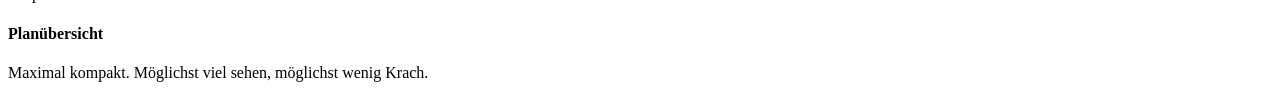
==== commit 4e857853: "Add files via upload" ====
--- a/public/index.html
+++ b/public/index.html
@@ -3,947 +3,202 @@
 <head>
   <meta charset="UTF-8" />
   <meta name="viewport" content="width=device-width, initial-scale=1.0" />
-  <title>Social Media Planner – 3 Ansichten</title>
-  <style>
-    :root {
-      --bg: #191631;
-      --bg-2: #0d1a2f;
-      --panel: rgba(14, 24, 45, 0.78);
-      --panel-strong: rgba(17, 29, 52, 0.95);
-      --line: rgba(255, 255, 255, 0.08);
-      --text: #ecf2ff;
-      --muted: #9fb0d1;
-      --accent: #664393;
-      --accent-2: #cf4492;
-      --accent-3: #f59e0b;
-      --good: #22c55e;
-      --idea: #38bdf8;
-      --work: #f59e0b;
-      --planned: #22c55e;
-      --published: #a78bfa;
-      --danger: #fb7185;
-      --shadow: 0 22px 60px rgba(0, 0, 0, 0.35);
-      --radius-xl: 28px;
-      --radius-lg: 22px;
-      --radius-md: 16px;
-    }
-
-    * { box-sizing: border-box; }
-    html { scroll-behavior: smooth; }
-
-    body {
-      margin: 0;
-      font-family: Inter, ui-sans-serif, system-ui, -apple-system, BlinkMacSystemFont, "Segoe UI", sans-serif;
-      color: var(--text);
-      min-height: 100vh;
-      background:
-        radial-gradient(circle at 0% 0%, rgba(124, 58, 237, 0.28), transparent 28%),
-        radial-gradient(circle at 100% 0%, rgba(6, 182, 212, 0.16), transparent 30%),
-        radial-gradient(circle at 50% 100%, rgba(245, 158, 11, 0.10), transparent 26%),
-        linear-gradient(155deg, #060b15 0%, #091224 45%, #0d1730 100%);
-    }
-
-    .shell {
-      min-height: 100vh;
-      display: grid;
-      grid-template-columns: 290px 1fr;
-    }
-
-    .sidebar {
-      padding: 24px 20px;
-      border-right: 1px solid var(--line);
-      background: rgba(6, 10, 20, 0.58);
-      backdrop-filter: blur(18px);
-      display: flex;
-      flex-direction: column;
-      gap: 24px;
-      position: sticky;
-      top: 0;
-      height: 100vh;
-    }
-
-    .brand {
-      display: flex;
-      align-items: center;
-      gap: 14px;
-    }
-
-    .brand-icon {
-      width: 52px;
-      height: 52px;
-      border-radius: 18px;
-      background: linear-gradient(135deg, var(--accent), var(--accent-2));
-      display: grid;
-      place-items: center;
-      font-weight: 900;
-      letter-spacing: 0.05em;
-      box-shadow: 0 15px 30px rgba(124, 58, 237, 0.35);
-    }
-
-    .brand h1 {
-      margin: 0;
-      font-size: 1.05rem;
-    }
-
-    .brand p {
-      margin: 4px 0 0;
-      color: var(--muted);
-      font-size: 0.88rem;
-    }
-
-    .nav {
-      display: grid;
-      gap: 10px;
-    }
-
-    .nav a {
-      text-decoration: none;
-      color: var(--text);
-      display: flex;
-      justify-content: space-between;
-      align-items: center;
-      gap: 12px;
-      padding: 15px 16px;
-      border-radius: 18px;
-      background: rgba(255,255,255,0.03);
-      border: 1px solid transparent;
-      transition: 0.2s ease;
-    }
-
-    .nav a:hover,
-    .nav a.active {
-      background: linear-gradient(135deg, rgba(124,58,237,0.24), rgba(6,182,212,0.16));
-      border-color: rgba(255,255,255,0.08);
-      transform: translateX(2px);
-    }
-
-    .nav .meta {
-      color: var(--muted);
-      font-size: 0.8rem;
-      white-space: nowrap;
-    }
-
-    .quick-card {
-      margin-top: auto;
-      padding: 18px;
-      border-radius: 22px;
-      background: linear-gradient(160deg, rgba(124,58,237,0.20), rgba(6,182,212,0.15));
-      border: 1px solid rgba(255,255,255,0.08);
-      box-shadow: var(--shadow);
-    }
-
-    .quick-card h3 {
-      margin: 0 0 10px;
-      font-size: 1rem;
-    }
-
-    .quick-card p {
-      margin: 0;
-      color: #d8e1fb;
-      font-size: 0.92rem;
-      line-height: 1.5;
-    }
-
-    .main {
-      padding: 28px;
-      display: grid;
-      gap: 24px;
-    }
-
-    .topbar {
-      display: flex;
-      justify-content: space-between;
-      align-items: center;
-      gap: 16px;
-      flex-wrap: wrap;
-    }
-
-    .topbar h2 {
-      margin: 0;
-      font-size: 2rem;
-      line-height: 1.08;
-    }
-
-    .topbar p {
-      margin: 8px 0 0;
-      color: var(--muted);
-      max-width: 60ch;
-    }
-
-    .actions {
-      display: flex;
-      gap: 12px;
-      flex-wrap: wrap;
-    }
-
-    .btn {
-      border: 0;
-      border-radius: 16px;
-      padding: 13px 18px;
-      font-weight: 800;
-      cursor: pointer;
-      transition: 0.2s ease;
-    }
-
-    .btn-primary {
-      color: white;
-      background: linear-gradient(135deg, var(--accent), var(--accent-2));
-      box-shadow: 0 12px 28px rgba(124, 58, 237, 0.35);
-    }
-
-    .btn-secondary {
-      color: var(--text);
-      background: rgba(255,255,255,0.05);
-      border: 1px solid rgba(255,255,255,0.08);
-    }
-
-    .btn:hover { transform: translateY(-1px); }
-
-    .panel {
-      background: var(--panel);
-      border: 1px solid var(--line);
-      border-radius: var(--radius-xl);
-      backdrop-filter: blur(18px);
-      box-shadow: var(--shadow);
-    }
-
-    .hero {
-      padding: 28px;
-      display: grid;
-      grid-template-columns: 1.2fr 0.8fr;
-      gap: 22px;
-      overflow: hidden;
-      position: relative;
-    }
-
-    .hero::after {
-      content: "";
-      position: absolute;
-      right: -60px;
-      bottom: -60px;
-      width: 220px;
-      height: 220px;
-      border-radius: 50%;
-      background: radial-gradient(circle, rgba(124,58,237,0.22), transparent 68%);
-      pointer-events: none;
-    }
-
-    .eyebrow {
-      display: inline-flex;
-      align-items: center;
-      gap: 8px;
-      padding: 8px 12px;
-      border-radius: 999px;
-      background: rgba(255,255,255,0.05);
-      border: 1px solid rgba(255,255,255,0.08);
-      color: #cad5fb;
-      font-size: 0.85rem;
-      margin-bottom: 18px;
-    }
-
-    .hero h3 {
-      margin: 0 0 10px;
-      font-size: clamp(1.8rem, 3vw, 3rem);
-      line-height: 1.05;
-    }
-
-    .hero p {
-      margin: 0;
-      color: var(--muted);
-      line-height: 1.58;
-    }
-
-    .stats {
-      display: grid;
-      grid-template-columns: 1fr 1fr;
-      gap: 14px;
-      align-content: start;
-    }
-
-    .stat {
-      padding: 18px;
-      border-radius: 22px;
-      background: rgba(255,255,255,0.04);
-      border: 1px solid rgba(255,255,255,0.07);
-    }
-
-    .stat .label {
-      color: var(--muted);
-      font-size: 0.84rem;
-    }
-
-    .stat .value {
-      margin-top: 6px;
-      font-size: 2rem;
-      font-weight: 900;
-      letter-spacing: -0.04em;
-    }
-
-    .stat .sub {
-      margin-top: 6px;
-      color: #d3ddfd;
-      font-size: 0.86rem;
-    }
-
-    .page {
-      display: none;
-      gap: 22px;
-    }
-
-    .page.active {
-      display: grid;
-    }
-
-    .section-head {
-      display: flex;
-      justify-content: space-between;
-      align-items: flex-start;
-      gap: 16px;
-      margin-bottom: 18px;
-      flex-wrap: wrap;
-    }
-
-    .section-head h4 {
-      margin: 0;
-      font-size: 1.2rem;
-    }
-
-    .section-head p {
-      margin: 6px 0 0;
-      color: var(--muted);
-      font-size: 0.92rem;
-    }
-
-    .toolbar {
-      display: flex;
-      flex-wrap: wrap;
-      gap: 10px;
-    }
-
-    .pill {
-      padding: 10px 14px;
-      border-radius: 999px;
-      background: rgba(255,255,255,0.05);
-      border: 1px solid rgba(255,255,255,0.08);
-      color: var(--text);
-      font-size: 0.86rem;
-      font-weight: 700;
-    }
-
-    .planner-grid {
-      display: grid;
-      grid-template-columns: 1.3fr 0.7fr;
-      gap: 22px;
-      align-items: start;
-    }
-
-    .planner-table,
-    .planner-side,
-    .idea-main,
-    .overview-main {
-      padding: 22px;
-    }
-
-    .rows {
-      display: grid;
-      gap: 12px;
-    }
-
-    .row-head,
-    .row {
-      display: grid;
-      grid-template-columns: 72px 88px 1.8fr 120px 120px 170px 120px;
-      gap: 12px;
-      align-items: center;
-    }
-
-    .row-head {
-      color: var(--muted);
-      font-size: 0.8rem;
-      text-transform: uppercase;
-      letter-spacing: 0.08em;
-      padding: 0 8px 4px;
-    }
-
-    .row {
-      padding: 16px 18px;
-      border-radius: 20px;
-      background: rgba(255,255,255,0.04);
-      border: 1px solid rgba(255,255,255,0.06);
-    }
-
-    .day-chip {
-      display: inline-flex;
-      width: fit-content;
-      justify-content: center;
-      align-items: center;
-      padding: 8px 12px;
-      border-radius: 999px;
-      background: linear-gradient(135deg, rgba(124,58,237,0.28), rgba(6,182,212,0.16));
-      font-weight: 800;
-    }
-
-    .title {
-      font-weight: 800;
-    }
-
-    .muted { color: var(--muted); }
-
-    .badges {
-      display: flex;
-      flex-wrap: wrap;
-      gap: 8px;
-    }
-
-    .badge {
-      padding: 7px 10px;
-      border-radius: 999px;
-      font-size: 0.75rem;
-      font-weight: 800;
-      border: 1px solid rgba(255,255,255,0.06);
-      background: rgba(255,255,255,0.08);
-    }
-
-    .fb { background: rgba(59,130,246,0.18); color: #bfdbfe; }
-    .ig { background: rgba(236,72,153,0.18); color: #fbcfe8; }
-    .li { background: rgba(6,182,212,0.18); color: #bae6fd; }
-    .tt { background: rgba(148,163,184,0.18); color: #e2e8f0; }
-    .web { background: rgba(139,92,246,0.18); color: #ddd6fe; }
-
-    .status {
-      display: inline-flex;
-      align-items: center;
-      justify-content: center;
-      width: fit-content;
-      padding: 8px 12px;
-      border-radius: 999px;
-      font-size: 0.78rem;
-      font-weight: 900;
-      border: 1px solid transparent;
-    }
-
-    .status.idea { background: rgba(56,189,248,0.16); color: #bae6fd; border-color: rgba(56,189,248,0.24); }
-    .status.work { background: rgba(245,158,11,0.16); color: #fde68a; border-color: rgba(245,158,11,0.24); }
-    .status.planned { background: rgba(34,197,94,0.16); color: #bbf7d0; border-color: rgba(34,197,94,0.24); }
-    .status.published { background: rgba(167,139,250,0.16); color: #ddd6fe; border-color: rgba(167,139,250,0.24); }
-
-    .side-stack {
-      display: grid;
-      gap: 18px;
-    }
-
-    .mini-card {
-      padding: 18px;
-      border-radius: 22px;
-      background: rgba(255,255,255,0.04);
-      border: 1px solid rgba(255,255,255,0.06);
-    }
-
-    .mini-card h5 {
-      margin: 0 0 8px;
-      font-size: 1rem;
-    }
-
-    .mini-card p {
-      margin: 0;
-      color: var(--muted);
-      line-height: 1.5;
-      font-size: 0.92rem;
-    }
-
-    .mini-list {
-      margin-top: 14px;
-      display: grid;
-      gap: 10px;
-    }
-
-    .mini-item {
-      display: flex;
-      justify-content: space-between;
-      gap: 12px;
-      align-items: center;
-      padding: 12px 14px;
-      border-radius: 16px;
-      background: rgba(255,255,255,0.04);
-      border: 1px solid rgba(255,255,255,0.05);
-      font-size: 0.9rem;
-    }
-
-    .idea-layout {
-      display: grid;
-      grid-template-columns: 1.1fr 0.9fr;
-      gap: 22px;
-      align-items: start;
-    }
-
-    .idea-input {
-      padding: 18px;
-      border-radius: 22px;
-      background: linear-gradient(160deg, rgba(124,58,237,0.12), rgba(6,182,212,0.08));
-      border: 1px solid rgba(255,255,255,0.08);
-      margin-bottom: 18px;
-    }
-
-    .input-grid {
-      display: grid;
-      grid-template-columns: 1.2fr 0.9fr 0.7fr auto;
-      gap: 12px;
-      margin-top: 14px;
-    }
-
-    .field {
-      border: 1px solid rgba(255,255,255,0.08);
-      background: rgba(255,255,255,0.05);
-      color: var(--text);
-      border-radius: 16px;
-      padding: 14px 16px;
-      outline: none;
-      font: inherit;
-    }
-
-    .idea-cards {
-      display: grid;
-      grid-template-columns: 1fr 1fr;
-      gap: 14px;
-    }
-
-    .idea-card {
-      padding: 18px;
-      border-radius: 22px;
-      background: linear-gradient(160deg, rgba(255,255,255,0.05), rgba(255,255,255,0.03));
-      border: 1px solid rgba(255,255,255,0.06);
-      display: grid;
-      gap: 16px;
-      min-height: 180px;
-    }
-
-    .idea-card h5 {
-      margin: 0;
-      font-size: 1.05rem;
-    }
-
-    .idea-card p {
-      margin: 8px 0 0;
-      color: var(--muted);
-      line-height: 1.55;
-      font-size: 0.92rem;
-    }
-
-    .card-actions {
-      display: flex;
-      justify-content: space-between;
-      align-items: center;
-      gap: 10px;
-      flex-wrap: wrap;
-    }
-
-    .ghost-btn {
-      border: 1px solid rgba(255,255,255,0.08);
-      background: rgba(255,255,255,0.05);
-      color: white;
-      border-radius: 14px;
-      padding: 10px 14px;
-      font-weight: 800;
-      cursor: pointer;
-    }
-
-    .ghost-btn:hover { background: rgba(255,255,255,0.08); }
-
-    .overview-layout {
-      display: grid;
-      gap: 22px;
-    }
-
-    .overview-toolbar {
-      display: flex;
-      justify-content: space-between;
-      gap: 14px;
-      flex-wrap: wrap;
-      align-items: center;
-      margin-bottom: 16px;
-    }
-
-    .overview-list {
-      display: grid;
-      gap: 10px;
-    }
-
-    .compact-row {
-      display: grid;
-      grid-template-columns: 72px minmax(180px, 1.5fr) 120px 120px 140px 92px;
-      gap: 12px;
-      align-items: center;
-      padding: 14px 16px;
-      border-radius: 18px;
-      background: rgba(255,255,255,0.04);
-      border: 1px solid rgba(255,255,255,0.06);
-    }
-
-    .compact-row.head {
-      color: var(--muted);
-      background: transparent;
-      border: 0;
-      padding: 0 8px 2px;
-      font-size: 0.8rem;
-      text-transform: uppercase;
-      letter-spacing: 0.08em;
-    }
-
-    .compact-date { font-weight: 900; color: #c7d2fe; }
-    .compact-name { font-weight: 800; white-space: nowrap; overflow: hidden; text-overflow: ellipsis; }
-    .compact-channels { color: var(--muted); font-size: 0.82rem; font-weight: 800; letter-spacing: 0.04em; }
-
-    @media (max-width: 1320px) {
-      .planner-grid,
-      .idea-layout,
-      .hero {
-        grid-template-columns: 1fr;
-      }
-
-      .idea-cards {
-        grid-template-columns: 1fr;
-      }
-    }
-
-    @media (max-width: 1120px) {
-      .shell {
-        grid-template-columns: 1fr;
-      }
-
-      .sidebar {
-        position: relative;
-        height: auto;
-        border-right: 0;
-        border-bottom: 1px solid var(--line);
-      }
-
-      .row,
-      .row-head {
-        grid-template-columns: 64px 80px 1.4fr 110px 110px 160px 110px;
-      }
-
-      .compact-row {
-        grid-template-columns: 72px 1.5fr 110px 110px 130px 92px;
-      }
-
-      .input-grid {
-        grid-template-columns: 1fr 1fr;
-      }
-    }
-
-    @media (max-width: 860px) {
-      .main { padding: 18px; }
-
-      .row-head,
-      .compact-row.head {
-        display: none;
-      }
-
-      .row,
-      .compact-row {
-        grid-template-columns: 1fr;
-        gap: 10px;
-      }
-
-      .input-grid {
-        grid-template-columns: 1fr;
-      }
-    }
-  </style>
+  <title>NØRA – Control the Chaos</title>
+  <meta name="theme-color" content="#191631" />
+  <link rel="icon" type="image/png" href="/favicon-32.png" sizes="32x32" />
+  <link rel="icon" type="image/png" href="/favicon.png" sizes="512x512" />
+  <link rel="apple-touch-icon" href="/favicon.png" />
+  <link rel="stylesheet" href="/styles.css" />
 </head>
 <body>
+  <div class="ambient ambient-a"></div>
+  <div class="ambient ambient-b"></div>
+  <div class="ambient ambient-c"></div>
+
   <div class="shell">
     <aside class="sidebar">
       <div class="brand">
-        <img src="/logo.png" alt="NORA Logo" style="width:52px;height:52px;object-fit:contain;" />
+        <div class="brand-mark glow-target">
+          <img id="brand-logo" src="/logo.png" alt="NØRA Logo" />
+        </div>
         <div>
           <h1>NØRA</h1>
-          <p>drei Ansichten, null Excel-Wehmut</p>
+          <p>CONTROL THE CHAOS</p>
         </div>
       </div>
 
       <nav class="nav">
-        <a href="#planer" class="nav-link active" data-page="planer">
+        <a href="#" class="nav-link active glow-target" data-page="planer">
           <span>📅 Planer</span>
-          <span class="meta">18 Posts</span>
+          <span class="meta" id="nav-planner-count">0 Posts</span>
         </a>
-        <a href="#ideen" class="nav-link" data-page="ideen">
+        <a href="#" class="nav-link glow-target" data-page="ideen">
           <span>💡 Ideensammlung</span>
-          <span class="meta">12 Ideen</span>
+          <span class="meta" id="nav-idea-count">0 Ideen</span>
         </a>
-        <a href="#uebersicht" class="nav-link" data-page="uebersicht">
+        <a href="#" class="nav-link glow-target" data-page="uebersicht">
           <span>📋 Planübersicht</span>
           <span class="meta">kompakt</span>
         </a>
       </nav>
 
-      <div class="quick-card">
-        <h3>Workflow sitzt</h3>
-        <p>Idee rein, in den Planer schieben, in der Übersicht blitzschnell alles erfassen. Genau so soll das Ding arbeiten.</p>
+      <div class="quick-card glow-target">
+        <span class="section-kicker">Brand Flow</span>
+        <h3>Von Idee bis Überblick</h3>
+        <p>Inbox rein. Planer rüber. Übersicht checken. Kein Excel-Gefängnis, nur sauberer Content-Flow mit NØRA-Vibes.</p>
       </div>
     </aside>
 
     <main class="main">
-      <header class="topbar">
-        <div>
-          <h2>Social Media Planner</h2>
-          <p>Eine moderne Oberfläche mit drei klar getrennten Modi: sammeln, bearbeiten und den kompletten Plan in einem Blick erfassen.</p>
+      <header class="topbar panel glow-target">
+        <div>
+          <span class="section-kicker">NØRA Workspace</span>
+          <h2>Social Media Planung mit Marken-DNA.</h2>
+          <p>Deine drei Modi bleiben klar getrennt: sammeln, verarbeiten, Überblick halten. Jetzt komplett im NØRA-Branding statt in freundlich depressivem Tabellenbeige.</p>
         </div>
         <div class="actions">
-          <button class="btn btn-secondary">Import</button>
-          <button class="btn btn-primary">+ Neuer Inhalt</button>
+          <div class="account-chip" id="account-chip">Nicht angemeldet</div>
+          <button class="btn btn-secondary glow-target" id="account-btn">Account</button>
+          <button class="btn btn-secondary glow-target" id="refresh-btn">Neu laden</button>
+          <button class="btn btn-primary glow-target" data-page-jump="ideen">+ Neuer Inhalt</button>
         </div>
       </header>
 
-      <section class="panel hero">
-        <div>
-          <div class="eyebrow">✨ UI-Prototyp mit echter Seitenlogik</div>
-          <h3>Ein Tool statt<br />Excel-Bastelaltar.</h3>
-          <p>Die drei Ansichten sind jetzt sauber voneinander getrennt. Der Planer ist deine Arbeitsfläche, die Ideensammlung dein kreativer Eingangskorb und die Planübersicht dein Radar für alles, was bereits fixiert wurde.</p>
+      <section class="hero panel glow-target">
+        <div class="hero-copy">
+          <span class="eyebrow">✨ NØRA Brand Mode aktiviert</span>
+          <h3>Control the Chaos.<br />Plan the signal.</h3>
+          <p>Ideensammlung, Planer und Übersicht greifen auf dieselbe Datenbank zu. Ein Post wandert sauber zwischen den Zuständen – ohne Duplikat-Müll, ohne Excel-Drama, ohne „wo war das jetzt nochmal?".</p>
+          <div class="hero-actions">
+            <button class="btn btn-primary glow-target" data-page-jump="planer">Zum Planer</button>
+            <button class="btn btn-secondary glow-target" data-page-jump="ideen">Ideen ansehen</button>
+          </div>
         </div>
         <div class="stats">
-          <div class="stat">
+          <div class="stat glow-target">
             <div class="label">Geplant</div>
-            <div class="value">18</div>
-            <div class="sub">April bis Juni</div>
-          </div>
-          <div class="stat">
+            <div class="value" id="stat-planner">0</div>
+            <div class="sub">fix im Planer</div>
+          </div>
+          <div class="stat glow-target">
             <div class="label">Ideenpool</div>
-            <div class="value">12</div>
-            <div class="sub">wartet aufs Einplanen</div>
-          </div>
-          <div class="stat">
+            <div class="value" id="stat-ideas">0</div>
+            <div class="sub">wartet auf Timing</div>
+          </div>
+          <div class="stat glow-target">
             <div class="label">In Arbeit</div>
-            <div class="value">7</div>
-            <div class="sub">mit sanftem Panikschimmer</div>
-          </div>
-          <div class="stat">
+            <div class="value" id="stat-progress">0</div>
+            <div class="sub">mit gesundem Druck</div>
+          </div>
+          <div class="stat glow-target">
             <div class="label">Kanäle</div>
-            <div class="value">5</div>
-            <div class="sub">FB, IG, LI, TT, WEB</div>
-          </div>
-        </div>
-      </section>
+            <div class="value" id="stat-channels">5</div>
+            <div class="sub">FB · IG · LI · TT · WEB</div>
+          </div>
+        </div>
+      </section>
+
+      <section id="message-area"></section>
 
       <section id="planer" class="page active">
         <div class="planner-grid">
-          <div class="panel planner-table">
+          <div class="panel planner-table glow-target">
             <div class="section-head">
               <div>
+                <span class="section-kicker">Operations</span>
                 <h4>Planer</h4>
-                <p>Die große Arbeitsansicht mit allen Details, Status und Kanalzuweisung.</p>
+                <p>Die große Arbeitsansicht mit Datum, Status, Kanalset und Bearbeitung direkt im Flow.</p>
               </div>
               <div class="toolbar">
-                <div class="pill">Tabelle</div>
-                <div class="pill">Woche</div>
-                <div class="pill">Monat</div>
-              </div>
-            </div>
-
-            <div class="rows">
-              <div class="row-head">
-                <div>Tag</div>
-                <div>Datum</div>
-                <div>Content</div>
-                <div>Kategorie</div>
-                <div>Art</div>
-                <div>Kanäle</div>
-                <div>Status</div>
-              </div>
-
-              <div class="row">
-                <div><span class="day-chip">Mo</span></div>
-                <div>13.04.</div>
-                <div class="title">Ausstellung Detailpost</div>
-                <div class="muted">Allgemein</div>
-                <div class="muted">Reel</div>
-                <div class="badges">
-                  <span class="badge fb">FB</span>
-                  <span class="badge ig">IG</span>
-                  <span class="badge li">LI</span>
-                </div>
-                <div><span class="status work">In Arbeit</span></div>
-              </div>
-
-              <div class="row">
-                <div><span class="day-chip">Mi</span></div>
-                <div>15.04.</div>
-                <div class="title">Ende Winterreifenpflicht</div>
-                <div class="muted">Service</div>
-                <div class="muted">Grafik</div>
-                <div class="badges">
-                  <span class="badge fb">FB</span>
-                  <span class="badge ig">IG</span>
-                  <span class="badge li">LI</span>
-                </div>
-                <div><span class="status work">In Arbeit</span></div>
-              </div>
-
-              <div class="row">
-                <div><span class="day-chip">Fr</span></div>
-                <div>17.04.</div>
-                <div class="title">Morgen geht’s los (Ausstellung)</div>
-                <div class="muted">Allgemein</div>
-                <div class="muted">Reel</div>
-                <div class="badges">
-                  <span class="badge fb">FB</span>
-                  <span class="badge ig">IG</span>
-                  <span class="badge li">LI</span>
-                </div>
-                <div><span class="status planned">Geplant</span></div>
-              </div>
-
-              <div class="row">
-                <div><span class="day-chip">Di</span></div>
-                <div>21.04.</div>
-                <div class="title">Nachbericht (Ausstellung)</div>
-                <div class="muted">Allgemein</div>
-                <div class="muted">Reel</div>
-                <div class="badges">
-                  <span class="badge fb">FB</span>
-                  <span class="badge ig">IG</span>
-                  <span class="badge li">LI</span>
-                </div>
-                <div><span class="status work">In Arbeit</span></div>
-              </div>
-
-              <div class="row">
-                <div><span class="day-chip">Mi</span></div>
-                <div>22.04.</div>
-                <div class="title">Earth Day?</div>
-                <div class="muted">Allgemein</div>
-                <div class="muted">Reel</div>
-                <div class="badges">
-                  <span class="badge fb">FB</span>
-                  <span class="badge ig">IG</span>
-                  <span class="badge li">LI</span>
-                </div>
-                <div><span class="status idea">Idee</span></div>
-              </div>
-            </div>
+                <div class="pill glow-target">Tabelle</div>
+                <div class="pill glow-target">Woche später</div>
+                <div class="pill glow-target">Monat später</div>
+              </div>
+            </div>
+            <div class="rows" id="planner-rows"></div>
           </div>
 
           <div class="side-stack">
-            <div class="panel planner-side">
+            <div class="panel planner-side glow-target">
               <div class="section-head">
                 <div>
-                  <h4>Nächste Schritte</h4>
-                  <p>Schneller Fokus auf das, was bald dran ist.</p>
+                  <span class="section-kicker">Quick Action</span>
+                  <h4>Idee schnell einplanen</h4>
+                  <p>Eine Idee auswählen, Datum rein, ab dafür.</p>
                 </div>
               </div>
-              <div class="mini-list">
-                <div class="mini-item"><span>17.04. Ausstellung Start</span><span class="status planned">Fix</span></div>
-                <div class="mini-item"><span>22.04. Earth Day finalisieren</span><span class="status idea">Offen</span></div>
-                <div class="mini-item"><span>28.04. Dachbox Reel drehen</span><span class="status work">Läuft</span></div>
-              </div>
-            </div>
-
-            <div class="panel planner-side">
+              <form class="mini-card quick-plan-card" id="quick-plan-form">
+                <label class="stack-label">Idee
+                  <select class="field" name="postId" id="quick-plan-select"></select>
+                </label>
+                <label class="stack-label">Datum
+                  <input class="field" type="date" name="planned_date" required />
+                </label>
+                <label class="stack-label">Status
+                  <select class="field" name="status">
+                    <option value="planned">Geplant</option>
+                    <option value="in_progress">In Arbeit</option>
+                    <option value="idea">Idee</option>
+                  </select>
+                </label>
+                <label class="stack-label">Kanäle
+                  <div class="channel-options">
+                    <label><input type="checkbox" name="channels" value="facebook" checked /> FB</label>
+                    <label><input type="checkbox" name="channels" value="instagram" checked /> IG</label>
+                    <label><input type="checkbox" name="channels" value="linkedin" checked /> LI</label>
+                    <label><input type="checkbox" name="channels" value="tiktok" /> TT</label>
+                    <label><input type="checkbox" name="channels" value="website" /> WEB</label>
+                  </div>
+                </label>
+                <button class="btn btn-primary glow-target" type="submit">In Planer schieben</button>
+              </form>
+            </div>
+
+            <div class="panel planner-side glow-target">
+              <div class="mini-card">
+                <span class="section-kicker">Radar</span>
+                <h5>Nächste Schritte</h5>
+                <div class="mini-list" id="next-steps"></div>
+              </div>
+            </div>
+          </div>
+        </div>
+      </section>
+
+      <section id="ideen" class="page">
+        <div class="idea-layout">
+          <div class="panel idea-main glow-target">
+            <div class="section-head">
+              <div>
+                <span class="section-kicker">Inbox</span>
+                <h4>Ideensammlung</h4>
+                <p>Rohe Ideen. Noch kein Datum, noch kein Produktionsstress. Einfach Stoff einsammeln.</p>
+              </div>
+            </div>
+
+            <form class="idea-input glow-target" id="idea-form">
+              <strong>Neue Idee erfassen</strong>
+              <div class="input-grid">
+                <input class="field" name="title" placeholder="Zum Beispiel: Sommercheck Klimaanlage" required />
+                <input class="field" name="category" placeholder="Kategorie" />
+                <input class="field" name="content_type" placeholder="Art" />
+                <button class="btn btn-primary glow-target" type="submit">Speichern</button>
+              </div>
+              <div class="input-grid full-width-grid">
+                <textarea class="field text-area" name="description" placeholder="Kurze Beschreibung oder Gedanken zur Idee"></textarea>
+              </div>
+            </form>
+
+            <div class="idea-cards" id="idea-cards"></div>
+          </div>
+
+          <div class="side-stack">
+            <div class="panel planner-side glow-target">
               <div class="section-head">
                 <div>
-                  <h4>Planer-Notiz</h4>
-                  <p>Detailgrad hoch, aber optisch sauber. Genau hier passiert die eigentliche Arbeit.</p>
-                </div>
-              </div>
-              <div class="mini-card">
-                <h5>Warum diese Ansicht?</h5>
-                <p>Weil du hier mit Datum, Status, Kategorie und Kanal wirklich arbeiten kannst, ohne dass es aussieht wie eine Steuererklärung aus Mordor.</p>
-              </div>
-            </div>
-          </div>
-        </div>
-      </section>
-
-      <section id="ideen" class="page">
-        <div class="idea-layout">
-          <div class="panel idea-main">
-            <div class="section-head">
-              <div>
-                <h4>Ideensammlung</h4>
-                <p>Hier landen rohe Ideen. Noch kein Datum, noch kein Stress, nur guter Stoff.</p>
-              </div>
-              <div class="toolbar">
-                <div class="pill">Offen</div>
-                <div class="pill">Service</div>
-                <div class="pill">Reels</div>
-              </div>
-            </div>
-
-            <div class="idea-input">
-              <strong>Neue Idee erfassen</strong>
-              <div class="input-grid">
-                <input class="field" value="Zum Beispiel: Sommercheck Klimaanlage" />
-                <select class="field"><option>Kategorie wählen</option></select>
-                <select class="field"><option>Art wählen</option></select>
-                <button class="btn btn-primary">Speichern</button>
-              </div>
-            </div>
-
-            <div class="idea-cards">
-              <article class="idea-card">
-                <div>
-                  <h5>Star Wars Day?</h5>
-                  <p>Humorvoller Autohaus-Post mit Sci-Fi-Anspielung. Könnte als Reel oder Grafik funktionieren.</p>
-                </div>
-                <div class="card-actions">
-                  <div class="badges">
-                    <span class="badge">Verkauf</span>
-                    <span class="badge">Reel</span>
-                  </div>
-                  <button class="ghost-btn">In Planer</button>
-                </div>
-              </article>
-
-              <article class="idea-card">
-                <div>
-                  <h5>Urlaubscheck Wischerblätter</h5>
-                  <p>Kurzer saisonaler Hinweis vor Reisebeginn. Nützlich, sympathisch und schnell produziert.</p>
-                </div>
-                <div class="card-actions">
-                  <div class="badges">
-                    <span class="badge">Service</span>
-                    <span class="badge">Reel</span>
-                  </div>
-                  <button class="ghost-btn">In Planer</button>
-                </div>
-              </article>
-
-              <article class="idea-card">
-                <div>
-                  <h5>Angebot der Woche</h5>
-                  <p>Flexibles Format für spontane Aktionen. Ideal als Animation oder grafischer Schnellpost.</p>
-                </div>
-                <div class="card-actions">
-                  <div class="badges">
-                    <span class="badge">DWA</span>
-                    <span class="badge">Animation</span>
-                  </div>
-                  <button class="ghost-btn">In Planer</button>
-                </div>
-              </article>
-
-              <article class="idea-card">
-                <div>
-                  <h5>Muttertag</h5>
-                  <p>Wertschätzender Mitarbeiter- oder Familienbezug. Kann sympathisch und nahbar wirken.</p>
-                </div>
-                <div class="card-actions">
-                  <div class="badges">
-                    <span class="badge">Mitarbeiter</span>
-                    <span class="badge">Grafik</span>
-                  </div>
-                  <button class="ghost-btn">In Planer</button>
-                </div>
-              </article>
-            </div>
-          </div>
-
-          <div class="side-stack">
-            <div class="panel planner-side">
-              <div class="section-head">
-                <div>
+                  <span class="section-kicker">Rules</span>
                   <h4>Ideen-Regeln</h4>
-                  <p>Diese Ansicht soll bewusst leicht und schnell bleiben.</p>
+                  <p>Leicht, schnell, ohne Overengineering.</p>
                 </div>
               </div>
               <div class="mini-list">
@@ -952,139 +207,161 @@
                 <div class="mini-item"><span>Ein Klick in den Planer</span><span>✓</span></div>
               </div>
             </div>
-
-            <div class="panel planner-side">
-              <div class="mini-card">
-                <h5>Später sinnvoll</h5>
-                <p>Suche, Tags, Priorität, vielleicht sogar AI-Ideenhilfe. Aber erst mal muss das Grundgefühl stimmen – und das tut’s hier.</p>
-              </div>
-            </div>
           </div>
         </div>
       </section>
 
       <section id="uebersicht" class="page">
         <div class="overview-layout">
-          <div class="panel overview-main">
+          <div class="panel overview-main glow-target">
             <div class="section-head">
               <div>
+                <span class="section-kicker">Snapshot</span>
                 <h4>Planübersicht</h4>
-                <p>Maximal kompakt. Möglichst viel sehen, möglichst wenig ablenkender Kram.</p>
-              </div>
-            </div>
-
-            <div class="overview-toolbar">
-              <div class="toolbar">
-                <div class="pill">Alle Kanäle</div>
-                <div class="pill">April–Juni</div>
-                <div class="pill">nur geplant</div>
-              </div>
-              <div class="pill">Sortiert nach Datum</div>
-            </div>
-
-            <div class="overview-list">
-              <div class="compact-row head">
-                <div>Datum</div>
-                <div>Titel</div>
-                <div>Kategorie</div>
-                <div>Art</div>
-                <div>Kanäle</div>
-                <div>Status</div>
-              </div>
-
-              <div class="compact-row">
-                <div class="compact-date">13.04</div>
-                <div class="compact-name">Ausstellung Detailpost</div>
-                <div class="muted">Allgemein</div>
-                <div class="muted">Reel</div>
-                <div class="compact-channels">FB IG LI</div>
-                <span class="status work">Arbeit</span>
-              </div>
-
-              <div class="compact-row">
-                <div class="compact-date">15.04</div>
-                <div class="compact-name">Ende Winterreifenpflicht</div>
-                <div class="muted">Service</div>
-                <div class="muted">Grafik</div>
-                <div class="compact-channels">FB IG LI</div>
-                <span class="status work">Arbeit</span>
-              </div>
-
-              <div class="compact-row">
-                <div class="compact-date">17.04</div>
-                <div class="compact-name">Morgen geht’s los (Ausstellung)</div>
-                <div class="muted">Allgemein</div>
-                <div class="muted">Reel</div>
-                <div class="compact-channels">FB IG LI</div>
-                <span class="status planned">Geplant</span>
-              </div>
-
-              <div class="compact-row">
-                <div class="compact-date">21.04</div>
-                <div class="compact-name">Nachbericht Ausstellung</div>
-                <div class="muted">Allgemein</div>
-                <div class="muted">Reel</div>
-                <div class="compact-channels">FB IG LI</div>
-                <span class="status work">Arbeit</span>
-              </div>
-
-              <div class="compact-row">
-                <div class="compact-date">22.04</div>
-                <div class="compact-name">Earth Day</div>
-                <div class="muted">Allgemein</div>
-                <div class="muted">Reel</div>
-                <div class="compact-channels">FB IG LI</div>
-                <span class="status idea">Idee</span>
-              </div>
-
-              <div class="compact-row">
-                <div class="compact-date">28.04</div>
-                <div class="compact-name">Dachbox Mieten/Kaufen</div>
-                <div class="muted">Verkauf</div>
-                <div class="muted">Reel</div>
-                <div class="compact-channels">FB IG LI</div>
-                <span class="status planned">Geplant</span>
-              </div>
-
-              <div class="compact-row">
-                <div class="compact-date">01.05</div>
-                <div class="compact-name">Kundenbewertung</div>
-                <div class="muted">Redaktionell</div>
-                <div class="muted">Animation</div>
-                <div class="compact-channels">FB IG LI</div>
-                <span class="status work">Arbeit</span>
-              </div>
-
-              <div class="compact-row">
-                <div class="compact-date">10.05</div>
-                <div class="compact-name">Muttertag</div>
-                <div class="muted">Mitarbeiter</div>
-                <div class="muted">Grafik</div>
-                <div class="compact-channels">FB IG</div>
-                <span class="status work">Arbeit</span>
-              </div>
-            </div>
+                <p>Maximal kompakt. Möglichst viel sehen, möglichst wenig Krach.</p>
+              </div>
+            </div>
+            <div class="overview-list" id="overview-list"></div>
           </div>
         </div>
       </section>
     </main>
   </div>
 
-  <script>
-    const links = document.querySelectorAll('.nav-link');
-    const pages = document.querySelectorAll('.page');
-
-    function activate(pageId) {
-      pages.forEach(page => page.classList.toggle('active', page.id === pageId));
-      links.forEach(link => link.classList.toggle('active', link.dataset.page === pageId));
-    }
-
-    links.forEach(link => {
-      link.addEventListener('click', (e) => {
-        e.preventDefault();
-        activate(link.dataset.page);
-      });
-    });
-  </script>
+  <dialog id="edit-dialog" class="dialog">
+    <form method="dialog" class="dialog-card glow-target" id="edit-form">
+      <div class="dialog-head">
+        <div>
+          <span class="section-kicker">Edit</span>
+          <h4>Post bearbeiten</h4>
+        </div>
+        <button class="ghost-btn glow-target" type="button" id="close-dialog">Schließen</button>
+      </div>
+      <input type="hidden" name="id" />
+      <label class="stack-label">Titel
+        <input class="field" name="title" required />
+      </label>
+      <label class="stack-label">Beschreibung
+        <textarea class="field text-area" name="description"></textarea>
+      </label>
+      <div class="input-grid dialog-grid">
+        <label class="stack-label">Kategorie
+          <input class="field" name="category" />
+        </label>
+        <label class="stack-label">Art
+          <input class="field" name="content_type" />
+        </label>
+        <label class="stack-label">Status
+          <select class="field" name="status">
+            <option value="idea">Idee</option>
+            <option value="in_progress">In Arbeit</option>
+            <option value="planned">Geplant</option>
+            <option value="published">Veröffentlicht</option>
+          </select>
+        </label>
+        <label class="stack-label">Datum
+          <input class="field" type="date" name="planned_date" />
+        </label>
+      </div>
+      <label class="stack-label">Kanäle
+        <div class="channel-options">
+          <label><input type="checkbox" name="channels" value="facebook" /> FB</label>
+          <label><input type="checkbox" name="channels" value="instagram" /> IG</label>
+          <label><input type="checkbox" name="channels" value="linkedin" /> LI</label>
+          <label><input type="checkbox" name="channels" value="tiktok" /> TT</label>
+          <label><input type="checkbox" name="channels" value="website" /> WEB</label>
+        </div>
+      </label>
+      <label class="stack-label">Notizen
+        <textarea class="field text-area" name="notes"></textarea>
+      </label>
+      <div class="dialog-actions">
+        <button class="btn btn-secondary glow-target" type="button" id="delete-post">Löschen</button>
+        <button class="btn btn-primary glow-target" type="submit">Speichern</button>
+      </div>
+    </form>
+  </dialog>
+
+  <dialog id="login-dialog" class="dialog auth-dialog">
+    <form class="dialog-card auth-card brand-login glow-target" id="login-form">
+      <div class="login-brand">
+        <img src="/logo.png" alt="NØRA Logo" class="login-logo" />
+        <div>
+          <span class="section-kicker">NØRA ACCESS</span>
+          <h4>Anmelden</h4>
+          <p class="muted">CONTROL THE CHAOS – aber bitte mit Login.</p>
+        </div>
+      </div>
+      <label class="stack-label">Benutzername
+        <input class="field" name="username" autocomplete="username" required />
+      </label>
+      <label class="stack-label">Passwort
+        <input class="field" type="password" name="password" autocomplete="current-password" required />
+      </label>
+      <div class="dialog-actions">
+        <button class="btn btn-primary glow-target" type="submit">Anmelden</button>
+      </div>
+    </form>
+  </dialog>
+
+  <dialog id="account-dialog" class="dialog">
+    <div class="dialog-card account-card glow-target">
+      <div class="dialog-head">
+        <div>
+          <span class="section-kicker">Identity</span>
+          <h4>Accountverwaltung</h4>
+        </div>
+        <button class="ghost-btn glow-target" type="button" id="close-account-dialog">Schließen</button>
+      </div>
+      <div class="account-section">
+        <strong>Angemeldet als</strong>
+        <div id="account-summary" class="mini-item"></div>
+      </div>
+
+      <form id="change-password-form" class="account-section">
+        <strong>Passwort ändern</strong>
+        <label class="stack-label">Aktuelles Passwort
+          <input class="field" type="password" name="current_password" required />
+        </label>
+        <label class="stack-label">Neues Passwort
+          <input class="field" type="password" name="new_password" minlength="8" required />
+        </label>
+        <div class="dialog-actions">
+          <button class="btn btn-secondary glow-target" type="button" id="logout-btn">Abmelden</button>
+          <button class="btn btn-primary glow-target" type="submit">Passwort speichern</button>
+        </div>
+      </form>
+
+      <section id="admin-section" class="account-section hidden">
+        <strong>Benutzer anlegen</strong>
+        <form id="create-user-form">
+          <div class="input-grid dialog-grid">
+            <label class="stack-label">Benutzername
+              <input class="field" name="username" required />
+            </label>
+            <label class="stack-label">Rolle
+              <select class="field" name="role">
+                <option value="editor">Editor</option>
+                <option value="admin">Admin</option>
+              </select>
+            </label>
+            <label class="stack-label">Passwort
+              <input class="field" type="password" name="password" minlength="8" required />
+            </label>
+          </div>
+          <div class="dialog-actions">
+            <button class="btn btn-primary glow-target" type="submit">Benutzer erstellen</button>
+          </div>
+        </form>
+
+        <div class="account-section">
+          <strong>Benutzerliste</strong>
+          <div id="user-list" class="mini-list"></div>
+        </div>
+      </section>
+    </div>
+  </dialog>
+
+  <script src="/app.js"></script>
 </body>
 </html>
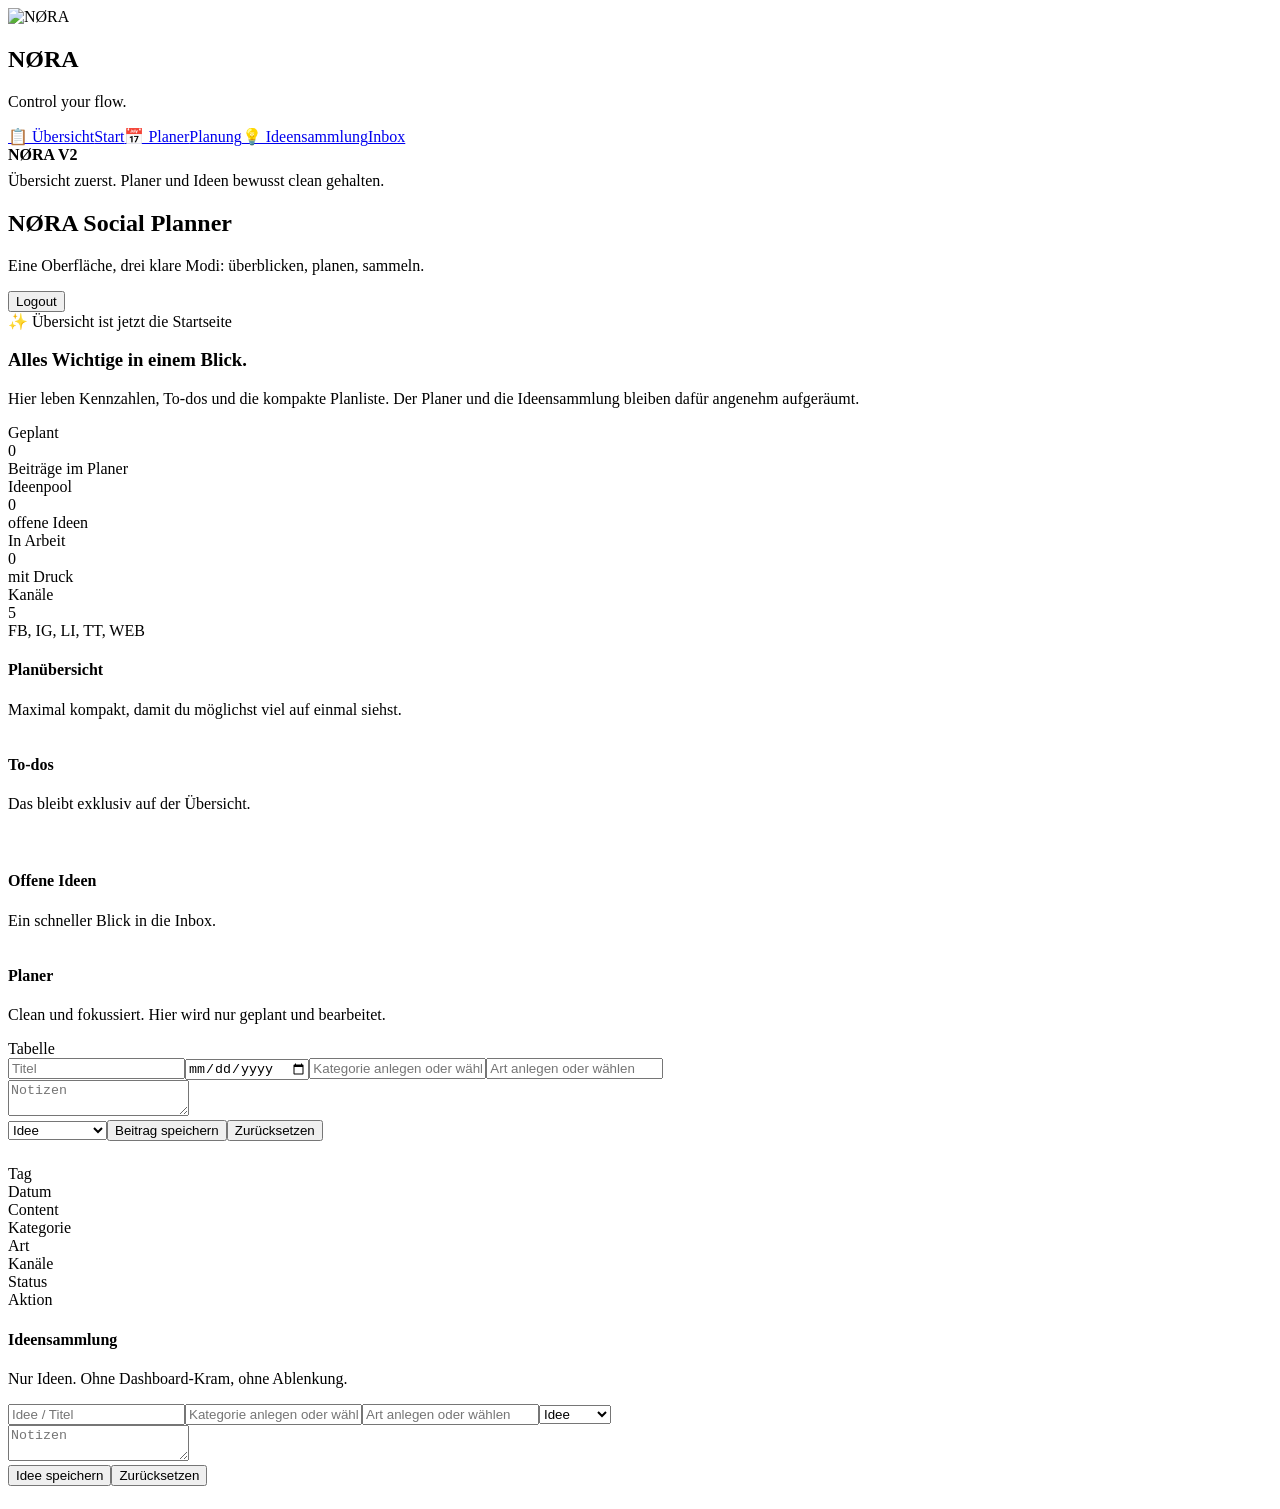
==== commit b2427985: "Add files via upload" ====
--- a/public/index.html
+++ b/public/index.html
@@ -1,367 +1 @@
-<!DOCTYPE html>
-<html lang="de">
-<head>
-  <meta charset="UTF-8" />
-  <meta name="viewport" content="width=device-width, initial-scale=1.0" />
-  <title>NØRA – Control the Chaos</title>
-  <meta name="theme-color" content="#191631" />
-  <link rel="icon" type="image/png" href="/favicon-32.png" sizes="32x32" />
-  <link rel="icon" type="image/png" href="/favicon.png" sizes="512x512" />
-  <link rel="apple-touch-icon" href="/favicon.png" />
-  <link rel="stylesheet" href="/styles.css" />
-</head>
-<body>
-  <div class="ambient ambient-a"></div>
-  <div class="ambient ambient-b"></div>
-  <div class="ambient ambient-c"></div>
-
-  <div class="shell">
-    <aside class="sidebar">
-      <div class="brand">
-        <div class="brand-mark glow-target">
-          <img id="brand-logo" src="/logo.png" alt="NØRA Logo" />
-        </div>
-        <div>
-          <h1>NØRA</h1>
-          <p>CONTROL THE CHAOS</p>
-        </div>
-      </div>
-
-      <nav class="nav">
-        <a href="#" class="nav-link active glow-target" data-page="planer">
-          <span>📅 Planer</span>
-          <span class="meta" id="nav-planner-count">0 Posts</span>
-        </a>
-        <a href="#" class="nav-link glow-target" data-page="ideen">
-          <span>💡 Ideensammlung</span>
-          <span class="meta" id="nav-idea-count">0 Ideen</span>
-        </a>
-        <a href="#" class="nav-link glow-target" data-page="uebersicht">
-          <span>📋 Planübersicht</span>
-          <span class="meta">kompakt</span>
-        </a>
-      </nav>
-
-      <div class="quick-card glow-target">
-        <span class="section-kicker">Brand Flow</span>
-        <h3>Von Idee bis Überblick</h3>
-        <p>Inbox rein. Planer rüber. Übersicht checken. Kein Excel-Gefängnis, nur sauberer Content-Flow mit NØRA-Vibes.</p>
-      </div>
-    </aside>
-
-    <main class="main">
-      <header class="topbar panel glow-target">
-        <div>
-          <span class="section-kicker">NØRA Workspace</span>
-          <h2>Social Media Planung mit Marken-DNA.</h2>
-          <p>Deine drei Modi bleiben klar getrennt: sammeln, verarbeiten, Überblick halten. Jetzt komplett im NØRA-Branding statt in freundlich depressivem Tabellenbeige.</p>
-        </div>
-        <div class="actions">
-          <div class="account-chip" id="account-chip">Nicht angemeldet</div>
-          <button class="btn btn-secondary glow-target" id="account-btn">Account</button>
-          <button class="btn btn-secondary glow-target" id="refresh-btn">Neu laden</button>
-          <button class="btn btn-primary glow-target" data-page-jump="ideen">+ Neuer Inhalt</button>
-        </div>
-      </header>
-
-      <section class="hero panel glow-target">
-        <div class="hero-copy">
-          <span class="eyebrow">✨ NØRA Brand Mode aktiviert</span>
-          <h3>Control the Chaos.<br />Plan the signal.</h3>
-          <p>Ideensammlung, Planer und Übersicht greifen auf dieselbe Datenbank zu. Ein Post wandert sauber zwischen den Zuständen – ohne Duplikat-Müll, ohne Excel-Drama, ohne „wo war das jetzt nochmal?".</p>
-          <div class="hero-actions">
-            <button class="btn btn-primary glow-target" data-page-jump="planer">Zum Planer</button>
-            <button class="btn btn-secondary glow-target" data-page-jump="ideen">Ideen ansehen</button>
-          </div>
-        </div>
-        <div class="stats">
-          <div class="stat glow-target">
-            <div class="label">Geplant</div>
-            <div class="value" id="stat-planner">0</div>
-            <div class="sub">fix im Planer</div>
-          </div>
-          <div class="stat glow-target">
-            <div class="label">Ideenpool</div>
-            <div class="value" id="stat-ideas">0</div>
-            <div class="sub">wartet auf Timing</div>
-          </div>
-          <div class="stat glow-target">
-            <div class="label">In Arbeit</div>
-            <div class="value" id="stat-progress">0</div>
-            <div class="sub">mit gesundem Druck</div>
-          </div>
-          <div class="stat glow-target">
-            <div class="label">Kanäle</div>
-            <div class="value" id="stat-channels">5</div>
-            <div class="sub">FB · IG · LI · TT · WEB</div>
-          </div>
-        </div>
-      </section>
-
-      <section id="message-area"></section>
-
-      <section id="planer" class="page active">
-        <div class="planner-grid">
-          <div class="panel planner-table glow-target">
-            <div class="section-head">
-              <div>
-                <span class="section-kicker">Operations</span>
-                <h4>Planer</h4>
-                <p>Die große Arbeitsansicht mit Datum, Status, Kanalset und Bearbeitung direkt im Flow.</p>
-              </div>
-              <div class="toolbar">
-                <div class="pill glow-target">Tabelle</div>
-                <div class="pill glow-target">Woche später</div>
-                <div class="pill glow-target">Monat später</div>
-              </div>
-            </div>
-            <div class="rows" id="planner-rows"></div>
-          </div>
-
-          <div class="side-stack">
-            <div class="panel planner-side glow-target">
-              <div class="section-head">
-                <div>
-                  <span class="section-kicker">Quick Action</span>
-                  <h4>Idee schnell einplanen</h4>
-                  <p>Eine Idee auswählen, Datum rein, ab dafür.</p>
-                </div>
-              </div>
-              <form class="mini-card quick-plan-card" id="quick-plan-form">
-                <label class="stack-label">Idee
-                  <select class="field" name="postId" id="quick-plan-select"></select>
-                </label>
-                <label class="stack-label">Datum
-                  <input class="field" type="date" name="planned_date" required />
-                </label>
-                <label class="stack-label">Status
-                  <select class="field" name="status">
-                    <option value="planned">Geplant</option>
-                    <option value="in_progress">In Arbeit</option>
-                    <option value="idea">Idee</option>
-                  </select>
-                </label>
-                <label class="stack-label">Kanäle
-                  <div class="channel-options">
-                    <label><input type="checkbox" name="channels" value="facebook" checked /> FB</label>
-                    <label><input type="checkbox" name="channels" value="instagram" checked /> IG</label>
-                    <label><input type="checkbox" name="channels" value="linkedin" checked /> LI</label>
-                    <label><input type="checkbox" name="channels" value="tiktok" /> TT</label>
-                    <label><input type="checkbox" name="channels" value="website" /> WEB</label>
-                  </div>
-                </label>
-                <button class="btn btn-primary glow-target" type="submit">In Planer schieben</button>
-              </form>
-            </div>
-
-            <div class="panel planner-side glow-target">
-              <div class="mini-card">
-                <span class="section-kicker">Radar</span>
-                <h5>Nächste Schritte</h5>
-                <div class="mini-list" id="next-steps"></div>
-              </div>
-            </div>
-          </div>
-        </div>
-      </section>
-
-      <section id="ideen" class="page">
-        <div class="idea-layout">
-          <div class="panel idea-main glow-target">
-            <div class="section-head">
-              <div>
-                <span class="section-kicker">Inbox</span>
-                <h4>Ideensammlung</h4>
-                <p>Rohe Ideen. Noch kein Datum, noch kein Produktionsstress. Einfach Stoff einsammeln.</p>
-              </div>
-            </div>
-
-            <form class="idea-input glow-target" id="idea-form">
-              <strong>Neue Idee erfassen</strong>
-              <div class="input-grid">
-                <input class="field" name="title" placeholder="Zum Beispiel: Sommercheck Klimaanlage" required />
-                <input class="field" name="category" placeholder="Kategorie" />
-                <input class="field" name="content_type" placeholder="Art" />
-                <button class="btn btn-primary glow-target" type="submit">Speichern</button>
-              </div>
-              <div class="input-grid full-width-grid">
-                <textarea class="field text-area" name="description" placeholder="Kurze Beschreibung oder Gedanken zur Idee"></textarea>
-              </div>
-            </form>
-
-            <div class="idea-cards" id="idea-cards"></div>
-          </div>
-
-          <div class="side-stack">
-            <div class="panel planner-side glow-target">
-              <div class="section-head">
-                <div>
-                  <span class="section-kicker">Rules</span>
-                  <h4>Ideen-Regeln</h4>
-                  <p>Leicht, schnell, ohne Overengineering.</p>
-                </div>
-              </div>
-              <div class="mini-list">
-                <div class="mini-item"><span>Kein Datum nötig</span><span>✓</span></div>
-                <div class="mini-item"><span>Nur grobe Kategorien</span><span>✓</span></div>
-                <div class="mini-item"><span>Ein Klick in den Planer</span><span>✓</span></div>
-              </div>
-            </div>
-          </div>
-        </div>
-      </section>
-
-      <section id="uebersicht" class="page">
-        <div class="overview-layout">
-          <div class="panel overview-main glow-target">
-            <div class="section-head">
-              <div>
-                <span class="section-kicker">Snapshot</span>
-                <h4>Planübersicht</h4>
-                <p>Maximal kompakt. Möglichst viel sehen, möglichst wenig Krach.</p>
-              </div>
-            </div>
-            <div class="overview-list" id="overview-list"></div>
-          </div>
-        </div>
-      </section>
-    </main>
-  </div>
-
-  <dialog id="edit-dialog" class="dialog">
-    <form method="dialog" class="dialog-card glow-target" id="edit-form">
-      <div class="dialog-head">
-        <div>
-          <span class="section-kicker">Edit</span>
-          <h4>Post bearbeiten</h4>
-        </div>
-        <button class="ghost-btn glow-target" type="button" id="close-dialog">Schließen</button>
-      </div>
-      <input type="hidden" name="id" />
-      <label class="stack-label">Titel
-        <input class="field" name="title" required />
-      </label>
-      <label class="stack-label">Beschreibung
-        <textarea class="field text-area" name="description"></textarea>
-      </label>
-      <div class="input-grid dialog-grid">
-        <label class="stack-label">Kategorie
-          <input class="field" name="category" />
-        </label>
-        <label class="stack-label">Art
-          <input class="field" name="content_type" />
-        </label>
-        <label class="stack-label">Status
-          <select class="field" name="status">
-            <option value="idea">Idee</option>
-            <option value="in_progress">In Arbeit</option>
-            <option value="planned">Geplant</option>
-            <option value="published">Veröffentlicht</option>
-          </select>
-        </label>
-        <label class="stack-label">Datum
-          <input class="field" type="date" name="planned_date" />
-        </label>
-      </div>
-      <label class="stack-label">Kanäle
-        <div class="channel-options">
-          <label><input type="checkbox" name="channels" value="facebook" /> FB</label>
-          <label><input type="checkbox" name="channels" value="instagram" /> IG</label>
-          <label><input type="checkbox" name="channels" value="linkedin" /> LI</label>
-          <label><input type="checkbox" name="channels" value="tiktok" /> TT</label>
-          <label><input type="checkbox" name="channels" value="website" /> WEB</label>
-        </div>
-      </label>
-      <label class="stack-label">Notizen
-        <textarea class="field text-area" name="notes"></textarea>
-      </label>
-      <div class="dialog-actions">
-        <button class="btn btn-secondary glow-target" type="button" id="delete-post">Löschen</button>
-        <button class="btn btn-primary glow-target" type="submit">Speichern</button>
-      </div>
-    </form>
-  </dialog>
-
-  <dialog id="login-dialog" class="dialog auth-dialog">
-    <form class="dialog-card auth-card brand-login glow-target" id="login-form">
-      <div class="login-brand">
-        <img src="/logo.png" alt="NØRA Logo" class="login-logo" />
-        <div>
-          <span class="section-kicker">NØRA ACCESS</span>
-          <h4>Anmelden</h4>
-          <p class="muted">CONTROL THE CHAOS – aber bitte mit Login.</p>
-        </div>
-      </div>
-      <label class="stack-label">Benutzername
-        <input class="field" name="username" autocomplete="username" required />
-      </label>
-      <label class="stack-label">Passwort
-        <input class="field" type="password" name="password" autocomplete="current-password" required />
-      </label>
-      <div class="dialog-actions">
-        <button class="btn btn-primary glow-target" type="submit">Anmelden</button>
-      </div>
-    </form>
-  </dialog>
-
-  <dialog id="account-dialog" class="dialog">
-    <div class="dialog-card account-card glow-target">
-      <div class="dialog-head">
-        <div>
-          <span class="section-kicker">Identity</span>
-          <h4>Accountverwaltung</h4>
-        </div>
-        <button class="ghost-btn glow-target" type="button" id="close-account-dialog">Schließen</button>
-      </div>
-      <div class="account-section">
-        <strong>Angemeldet als</strong>
-        <div id="account-summary" class="mini-item"></div>
-      </div>
-
-      <form id="change-password-form" class="account-section">
-        <strong>Passwort ändern</strong>
-        <label class="stack-label">Aktuelles Passwort
-          <input class="field" type="password" name="current_password" required />
-        </label>
-        <label class="stack-label">Neues Passwort
-          <input class="field" type="password" name="new_password" minlength="8" required />
-        </label>
-        <div class="dialog-actions">
-          <button class="btn btn-secondary glow-target" type="button" id="logout-btn">Abmelden</button>
-          <button class="btn btn-primary glow-target" type="submit">Passwort speichern</button>
-        </div>
-      </form>
-
-      <section id="admin-section" class="account-section hidden">
-        <strong>Benutzer anlegen</strong>
-        <form id="create-user-form">
-          <div class="input-grid dialog-grid">
-            <label class="stack-label">Benutzername
-              <input class="field" name="username" required />
-            </label>
-            <label class="stack-label">Rolle
-              <select class="field" name="role">
-                <option value="editor">Editor</option>
-                <option value="admin">Admin</option>
-              </select>
-            </label>
-            <label class="stack-label">Passwort
-              <input class="field" type="password" name="password" minlength="8" required />
-            </label>
-          </div>
-          <div class="dialog-actions">
-            <button class="btn btn-primary glow-target" type="submit">Benutzer erstellen</button>
-          </div>
-        </form>
-
-        <div class="account-section">
-          <strong>Benutzerliste</strong>
-          <div id="user-list" class="mini-list"></div>
-        </div>
-      </section>
-    </div>
-  </dialog>
-
-  <script src="/app.js"></script>
-</body>
-</html>
+<!doctype html><html lang="de"><head><meta charset="utf-8"><meta name="viewport" content="width=device-width, initial-scale=1"><title>NØRA</title><link rel="icon" href="/favicon.png"><link rel="stylesheet" href="/styles.css"></head><body><div class="shell"><aside class="sidebar"><div class="brand"><img src="/logo.png" alt="NØRA"><div><h1>NØRA</h1><p>Control your flow.</p></div></div><nav class="nav"><a href="#overview" class="nav-link active" data-page="overview"><span>📋 Übersicht</span><span class="meta">Start</span></a><a href="#planner" class="nav-link" data-page="planner"><span>📅 Planer</span><span class="meta">Planung</span></a><a href="#ideas" class="nav-link" data-page="ideas"><span>💡 Ideensammlung</span><span class="meta">Inbox</span></a></nav><div class="sidebar-card"><strong>NØRA V2</strong><p style="margin-top:8px">Übersicht zuerst. Planer und Ideen bewusst clean gehalten.</p></div></aside><main class="main"><header class="topbar"><div><h2>NØRA Social Planner</h2><p>Eine Oberfläche, drei klare Modi: überblicken, planen, sammeln.</p></div><div class="actions"><span id="user-pill" class="user-pill"></span><button class="btn btn-secondary" id="logout-btn">Logout</button></div></header><section id="overview" class="page active"><section class="panel hero"><div><div class="eyebrow">✨ Übersicht ist jetzt die Startseite</div><h3>Alles Wichtige in einem Blick.</h3><p>Hier leben Kennzahlen, To-dos und die kompakte Planliste. Der Planer und die Ideensammlung bleiben dafür angenehm aufgeräumt.</p></div><div class="stats"><div class="stat"><div class="label">Geplant</div><div class="value" id="stat-planner">0</div><div class="sub">Beiträge im Planer</div></div><div class="stat"><div class="label">Ideenpool</div><div class="value" id="stat-ideas">0</div><div class="sub">offene Ideen</div></div><div class="stat"><div class="label">In Arbeit</div><div class="value" id="stat-work">0</div><div class="sub">mit Druck</div></div><div class="stat"><div class="label">Kanäle</div><div class="value" id="stat-channels">5</div><div class="sub">FB, IG, LI, TT, WEB</div></div></div></section><section class="overview-grid"><div class="panel overview-main"><div class="section-head"><div><h4>Planübersicht</h4><p>Maximal kompakt, damit du möglichst viel auf einmal siehst.</p></div></div><div class="overview-list" id="overview-list"></div></div><div style="display:grid;gap:22px"><div class="panel overview-side"><div class="section-head"><div><h4>To-dos</h4><p>Das bleibt exklusiv auf der Übersicht.</p></div></div><div class="todo-list" id="todo-list"></div></div><div class="panel overview-side"><div class="section-head"><div><h4>Offene Ideen</h4><p>Ein schneller Blick in die Inbox.</p></div></div><div class="todo-list" id="open-ideas-list"></div></div></div></section></section><section id="planner" class="page"><section class="panel planner-main"><div class="section-head"><div><h4>Planer</h4><p>Clean und fokussiert. Hier wird nur geplant und bearbeitet.</p></div><div class="toolbar"><div class="pill">Tabelle</div></div></div><div class="form-grid"><input id="planner-title" class="input" placeholder="Titel"><input id="planner-date" class="input" type="date"><input id="planner-category" class="input" list="categories-list" placeholder="Kategorie anlegen oder wählen"><input id="planner-type" class="input" list="types-list" placeholder="Art anlegen oder wählen"></div><div class="channel-grid" id="planner-channels"></div><textarea id="planner-notes" class="textarea" placeholder="Notizen"></textarea><div class="form-actions"><select id="planner-status" class="select"><option value="idea">Idee</option><option value="work">In Arbeit</option><option value="planned">Geplant</option><option value="published">Veröffentlicht</option></select><button class="btn btn-primary" id="planner-save">Beitrag speichern</button><button class="btn btn-secondary" id="planner-reset">Zurücksetzen</button></div><datalist id="categories-list"></datalist><datalist id="types-list"></datalist><div class="rows" style="margin-top:24px"><div class="row-head"><div>Tag</div><div>Datum</div><div>Content</div><div>Kategorie</div><div>Art</div><div>Kanäle</div><div>Status</div><div>Aktion</div></div><div id="planner-rows"></div></div></section></section><section id="ideas" class="page"><section class="panel ideas-main"><div class="section-head"><div><h4>Ideensammlung</h4><p>Nur Ideen. Ohne Dashboard-Kram, ohne Ablenkung.</p></div></div><div class="form-grid"><input id="idea-title" class="input" placeholder="Idee / Titel"><input id="idea-category" class="input" list="categories-list-2" placeholder="Kategorie anlegen oder wählen"><input id="idea-type" class="input" list="types-list-2" placeholder="Art anlegen oder wählen"><select id="idea-status" class="select"><option value="idea">Idee</option><option value="work">In Arbeit</option><option value="planned">Geplant</option></select></div><div class="channel-grid" id="idea-channels"></div><textarea id="idea-notes" class="textarea" placeholder="Notizen"></textarea><div class="form-actions"><button class="btn btn-primary" id="idea-save">Idee speichern</button><button class="btn btn-secondary" id="idea-reset">Zurücksetzen</button></div><datalist id="categories-list-2"></datalist><datalist id="types-list-2"></datalist><div class="idea-cards" id="idea-cards" style="margin-top:24px"></div></section></section></main></div><script src="/app.js"></script></body></html>
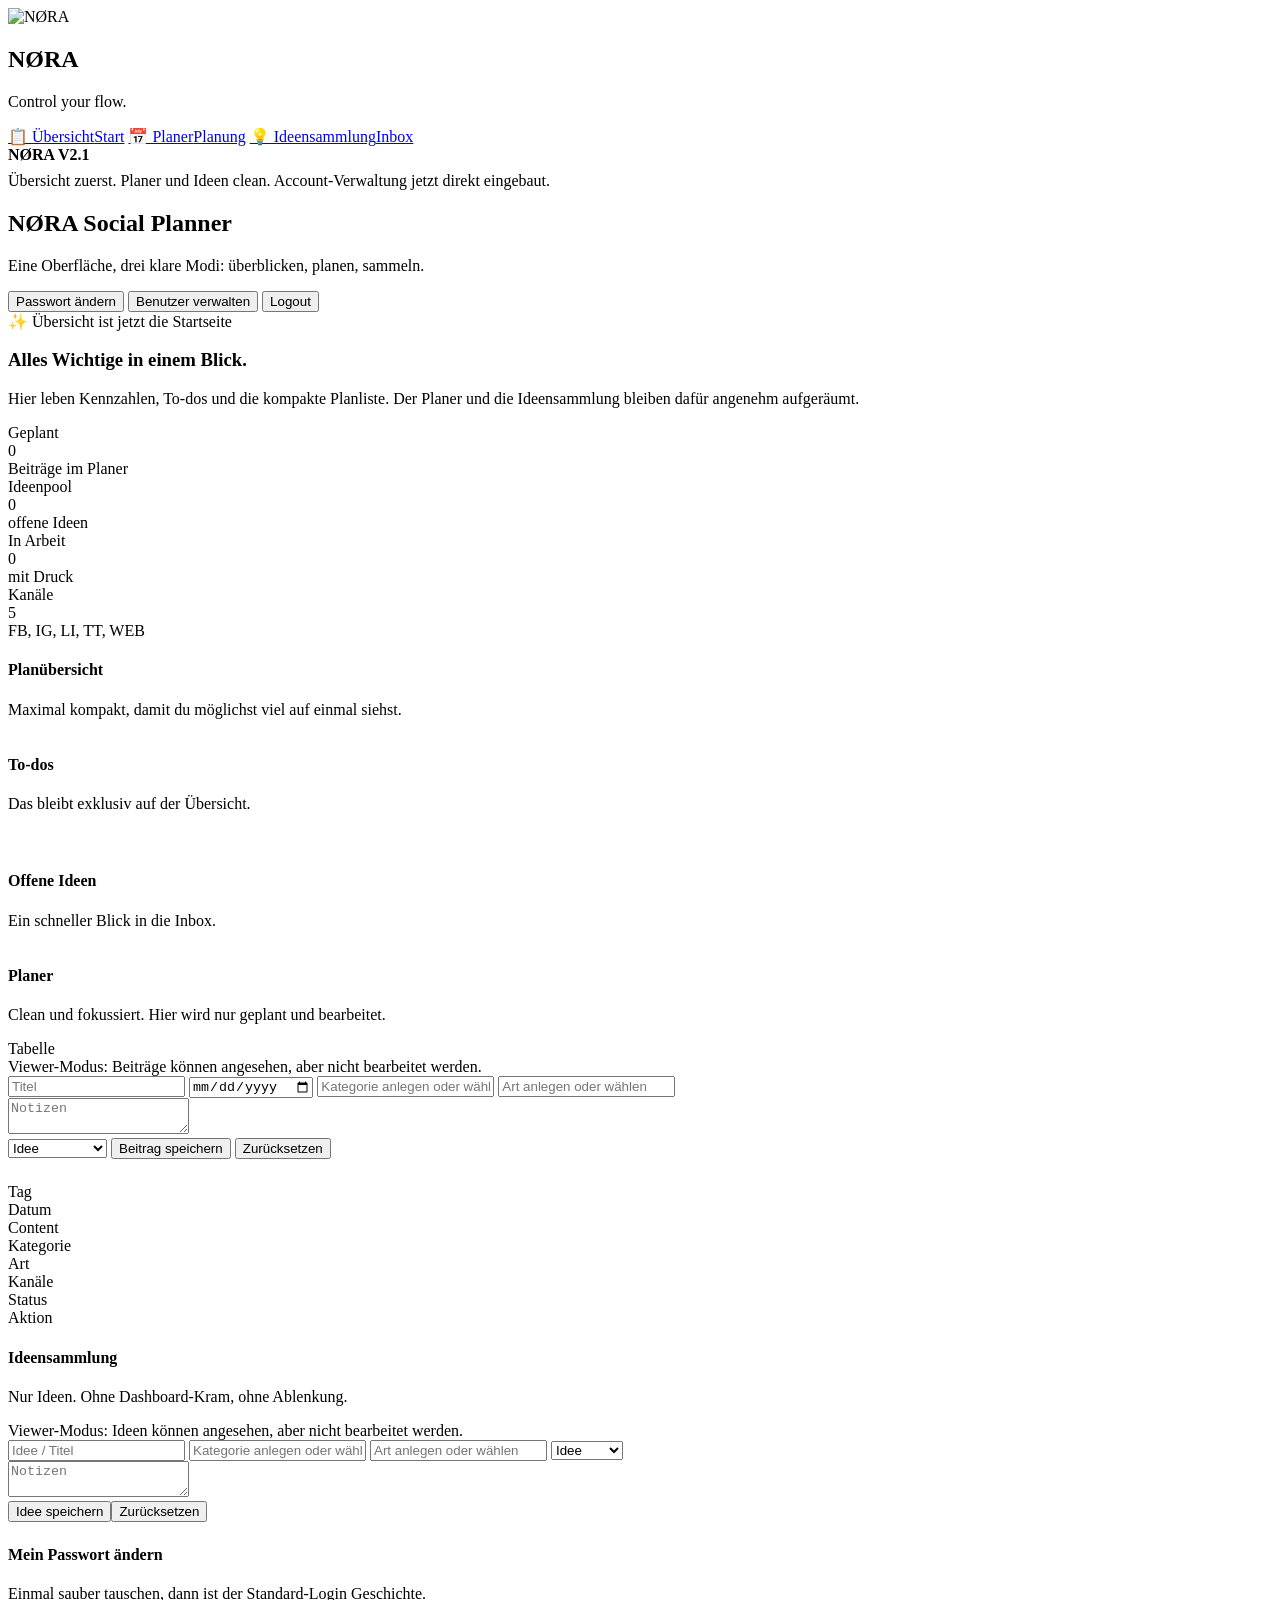
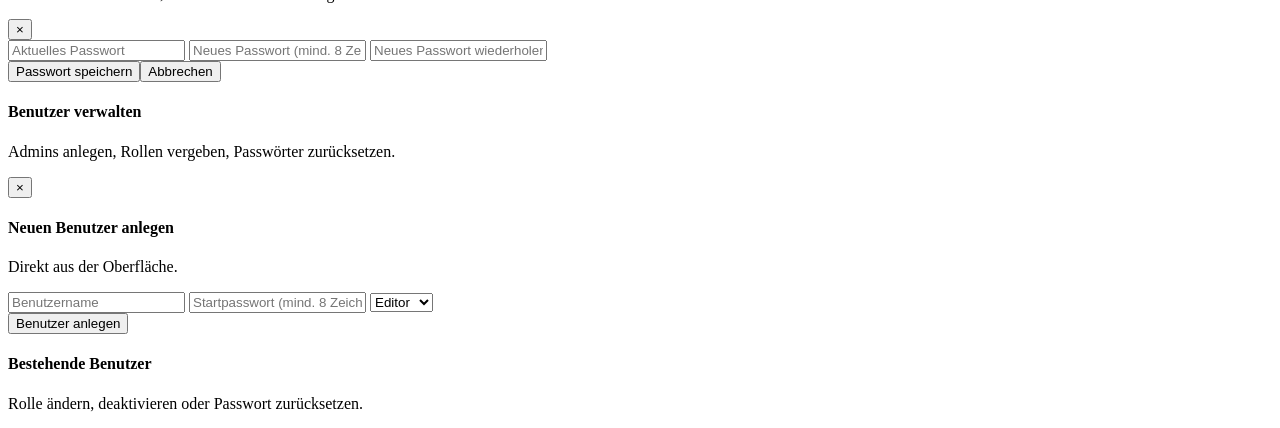
==== commit 774e94e4: "Add files via upload" ====
--- a/public/index.html
+++ b/public/index.html
@@ -1 +1,153 @@
-<!doctype html><html lang="de"><head><meta charset="utf-8"><meta name="viewport" content="width=device-width, initial-scale=1"><title>NØRA</title><link rel="icon" href="/favicon.png"><link rel="stylesheet" href="/styles.css"></head><body><div class="shell"><aside class="sidebar"><div class="brand"><img src="/logo.png" alt="NØRA"><div><h1>NØRA</h1><p>Control your flow.</p></div></div><nav class="nav"><a href="#overview" class="nav-link active" data-page="overview"><span>📋 Übersicht</span><span class="meta">Start</span></a><a href="#planner" class="nav-link" data-page="planner"><span>📅 Planer</span><span class="meta">Planung</span></a><a href="#ideas" class="nav-link" data-page="ideas"><span>💡 Ideensammlung</span><span class="meta">Inbox</span></a></nav><div class="sidebar-card"><strong>NØRA V2</strong><p style="margin-top:8px">Übersicht zuerst. Planer und Ideen bewusst clean gehalten.</p></div></aside><main class="main"><header class="topbar"><div><h2>NØRA Social Planner</h2><p>Eine Oberfläche, drei klare Modi: überblicken, planen, sammeln.</p></div><div class="actions"><span id="user-pill" class="user-pill"></span><button class="btn btn-secondary" id="logout-btn">Logout</button></div></header><section id="overview" class="page active"><section class="panel hero"><div><div class="eyebrow">✨ Übersicht ist jetzt die Startseite</div><h3>Alles Wichtige in einem Blick.</h3><p>Hier leben Kennzahlen, To-dos und die kompakte Planliste. Der Planer und die Ideensammlung bleiben dafür angenehm aufgeräumt.</p></div><div class="stats"><div class="stat"><div class="label">Geplant</div><div class="value" id="stat-planner">0</div><div class="sub">Beiträge im Planer</div></div><div class="stat"><div class="label">Ideenpool</div><div class="value" id="stat-ideas">0</div><div class="sub">offene Ideen</div></div><div class="stat"><div class="label">In Arbeit</div><div class="value" id="stat-work">0</div><div class="sub">mit Druck</div></div><div class="stat"><div class="label">Kanäle</div><div class="value" id="stat-channels">5</div><div class="sub">FB, IG, LI, TT, WEB</div></div></div></section><section class="overview-grid"><div class="panel overview-main"><div class="section-head"><div><h4>Planübersicht</h4><p>Maximal kompakt, damit du möglichst viel auf einmal siehst.</p></div></div><div class="overview-list" id="overview-list"></div></div><div style="display:grid;gap:22px"><div class="panel overview-side"><div class="section-head"><div><h4>To-dos</h4><p>Das bleibt exklusiv auf der Übersicht.</p></div></div><div class="todo-list" id="todo-list"></div></div><div class="panel overview-side"><div class="section-head"><div><h4>Offene Ideen</h4><p>Ein schneller Blick in die Inbox.</p></div></div><div class="todo-list" id="open-ideas-list"></div></div></div></section></section><section id="planner" class="page"><section class="panel planner-main"><div class="section-head"><div><h4>Planer</h4><p>Clean und fokussiert. Hier wird nur geplant und bearbeitet.</p></div><div class="toolbar"><div class="pill">Tabelle</div></div></div><div class="form-grid"><input id="planner-title" class="input" placeholder="Titel"><input id="planner-date" class="input" type="date"><input id="planner-category" class="input" list="categories-list" placeholder="Kategorie anlegen oder wählen"><input id="planner-type" class="input" list="types-list" placeholder="Art anlegen oder wählen"></div><div class="channel-grid" id="planner-channels"></div><textarea id="planner-notes" class="textarea" placeholder="Notizen"></textarea><div class="form-actions"><select id="planner-status" class="select"><option value="idea">Idee</option><option value="work">In Arbeit</option><option value="planned">Geplant</option><option value="published">Veröffentlicht</option></select><button class="btn btn-primary" id="planner-save">Beitrag speichern</button><button class="btn btn-secondary" id="planner-reset">Zurücksetzen</button></div><datalist id="categories-list"></datalist><datalist id="types-list"></datalist><div class="rows" style="margin-top:24px"><div class="row-head"><div>Tag</div><div>Datum</div><div>Content</div><div>Kategorie</div><div>Art</div><div>Kanäle</div><div>Status</div><div>Aktion</div></div><div id="planner-rows"></div></div></section></section><section id="ideas" class="page"><section class="panel ideas-main"><div class="section-head"><div><h4>Ideensammlung</h4><p>Nur Ideen. Ohne Dashboard-Kram, ohne Ablenkung.</p></div></div><div class="form-grid"><input id="idea-title" class="input" placeholder="Idee / Titel"><input id="idea-category" class="input" list="categories-list-2" placeholder="Kategorie anlegen oder wählen"><input id="idea-type" class="input" list="types-list-2" placeholder="Art anlegen oder wählen"><select id="idea-status" class="select"><option value="idea">Idee</option><option value="work">In Arbeit</option><option value="planned">Geplant</option></select></div><div class="channel-grid" id="idea-channels"></div><textarea id="idea-notes" class="textarea" placeholder="Notizen"></textarea><div class="form-actions"><button class="btn btn-primary" id="idea-save">Idee speichern</button><button class="btn btn-secondary" id="idea-reset">Zurücksetzen</button></div><datalist id="categories-list-2"></datalist><datalist id="types-list-2"></datalist><div class="idea-cards" id="idea-cards" style="margin-top:24px"></div></section></section></main></div><script src="/app.js"></script></body></html>
+<!doctype html>
+<html lang="de">
+<head>
+  <meta charset="utf-8">
+  <meta name="viewport" content="width=device-width, initial-scale=1">
+  <title>NØRA</title>
+  <link rel="icon" href="/favicon.png">
+  <link rel="stylesheet" href="/styles.css">
+</head>
+<body>
+  <div class="shell">
+    <aside class="sidebar">
+      <div class="brand">
+        <img src="/logo.png" alt="NØRA">
+        <div><h1>NØRA</h1><p>Control your flow.</p></div>
+      </div>
+      <nav class="nav">
+        <a href="#overview" class="nav-link active" data-page="overview"><span>📋 Übersicht</span><span class="meta">Start</span></a>
+        <a href="#planner" class="nav-link" data-page="planner"><span>📅 Planer</span><span class="meta">Planung</span></a>
+        <a href="#ideas" class="nav-link" data-page="ideas"><span>💡 Ideensammlung</span><span class="meta">Inbox</span></a>
+      </nav>
+      <div class="sidebar-card"><strong>NØRA V2.1</strong><p style="margin-top:8px">Übersicht zuerst. Planer und Ideen clean. Account-Verwaltung jetzt direkt eingebaut.</p></div>
+    </aside>
+
+    <main class="main">
+      <header class="topbar">
+        <div>
+          <h2>NØRA Social Planner</h2>
+          <p>Eine Oberfläche, drei klare Modi: überblicken, planen, sammeln.</p>
+        </div>
+        <div class="actions">
+          <span id="user-pill" class="user-pill"></span>
+          <button class="btn btn-secondary" id="change-password-btn">Passwort ändern</button>
+          <button class="btn btn-secondary admin-only hidden" id="manage-users-btn">Benutzer verwalten</button>
+          <button class="btn btn-secondary" id="logout-btn">Logout</button>
+        </div>
+      </header>
+
+      <section id="overview" class="page active">
+        <section class="panel hero">
+          <div>
+            <div class="eyebrow">✨ Übersicht ist jetzt die Startseite</div>
+            <h3>Alles Wichtige in einem Blick.</h3>
+            <p>Hier leben Kennzahlen, To-dos und die kompakte Planliste. Der Planer und die Ideensammlung bleiben dafür angenehm aufgeräumt.</p>
+          </div>
+          <div class="stats">
+            <div class="stat"><div class="label">Geplant</div><div class="value" id="stat-planner">0</div><div class="sub">Beiträge im Planer</div></div>
+            <div class="stat"><div class="label">Ideenpool</div><div class="value" id="stat-ideas">0</div><div class="sub">offene Ideen</div></div>
+            <div class="stat"><div class="label">In Arbeit</div><div class="value" id="stat-work">0</div><div class="sub">mit Druck</div></div>
+            <div class="stat"><div class="label">Kanäle</div><div class="value" id="stat-channels">5</div><div class="sub">FB, IG, LI, TT, WEB</div></div>
+          </div>
+        </section>
+
+        <section class="overview-grid">
+          <div class="panel overview-main">
+            <div class="section-head"><div><h4>Planübersicht</h4><p>Maximal kompakt, damit du möglichst viel auf einmal siehst.</p></div></div>
+            <div class="overview-list" id="overview-list"></div>
+          </div>
+          <div style="display:grid;gap:22px">
+            <div class="panel overview-side">
+              <div class="section-head"><div><h4>To-dos</h4><p>Das bleibt exklusiv auf der Übersicht.</p></div></div>
+              <div class="todo-list" id="todo-list"></div>
+            </div>
+            <div class="panel overview-side">
+              <div class="section-head"><div><h4>Offene Ideen</h4><p>Ein schneller Blick in die Inbox.</p></div></div>
+              <div class="todo-list" id="open-ideas-list"></div>
+            </div>
+          </div>
+        </section>
+      </section>
+
+      <section id="planner" class="page">
+        <section class="panel planner-main">
+          <div class="section-head"><div><h4>Planer</h4><p>Clean und fokussiert. Hier wird nur geplant und bearbeitet.</p></div><div class="toolbar"><div class="pill">Tabelle</div></div></div>
+          <div class="viewer-lock hidden" id="planner-viewer-lock">Viewer-Modus: Beiträge können angesehen, aber nicht bearbeitet werden.</div>
+          <div class="form-grid editor-only">
+            <input id="planner-title" class="input" placeholder="Titel">
+            <input id="planner-date" class="input" type="date">
+            <input id="planner-category" class="input" list="categories-list" placeholder="Kategorie anlegen oder wählen">
+            <input id="planner-type" class="input" list="types-list" placeholder="Art anlegen oder wählen">
+          </div>
+          <div class="channel-grid editor-only" id="planner-channels"></div>
+          <textarea id="planner-notes" class="textarea editor-only" placeholder="Notizen"></textarea>
+          <div class="form-actions editor-only">
+            <select id="planner-status" class="select">
+              <option value="idea">Idee</option><option value="work">In Arbeit</option><option value="planned">Geplant</option><option value="published">Veröffentlicht</option>
+            </select>
+            <button class="btn btn-primary" id="planner-save">Beitrag speichern</button>
+            <button class="btn btn-secondary" id="planner-reset">Zurücksetzen</button>
+          </div>
+          <datalist id="categories-list"></datalist><datalist id="types-list"></datalist>
+          <div class="rows" style="margin-top:24px"><div class="row-head"><div>Tag</div><div>Datum</div><div>Content</div><div>Kategorie</div><div>Art</div><div>Kanäle</div><div>Status</div><div>Aktion</div></div><div id="planner-rows"></div></div>
+        </section>
+      </section>
+
+      <section id="ideas" class="page">
+        <section class="panel ideas-main">
+          <div class="section-head"><div><h4>Ideensammlung</h4><p>Nur Ideen. Ohne Dashboard-Kram, ohne Ablenkung.</p></div></div>
+          <div class="viewer-lock hidden" id="ideas-viewer-lock">Viewer-Modus: Ideen können angesehen, aber nicht bearbeitet werden.</div>
+          <div class="form-grid editor-only">
+            <input id="idea-title" class="input" placeholder="Idee / Titel">
+            <input id="idea-category" class="input" list="categories-list-2" placeholder="Kategorie anlegen oder wählen">
+            <input id="idea-type" class="input" list="types-list-2" placeholder="Art anlegen oder wählen">
+            <select id="idea-status" class="select"><option value="idea">Idee</option><option value="work">In Arbeit</option><option value="planned">Geplant</option></select>
+          </div>
+          <div class="channel-grid editor-only" id="idea-channels"></div>
+          <textarea id="idea-notes" class="textarea editor-only" placeholder="Notizen"></textarea>
+          <div class="form-actions editor-only"><button class="btn btn-primary" id="idea-save">Idee speichern</button><button class="btn btn-secondary" id="idea-reset">Zurücksetzen</button></div>
+          <datalist id="categories-list-2"></datalist><datalist id="types-list-2"></datalist>
+          <div class="idea-cards" id="idea-cards" style="margin-top:24px"></div>
+        </section>
+      </section>
+    </main>
+  </div>
+
+  <div class="modal-backdrop hidden" id="password-modal">
+    <div class="modal-card">
+      <div class="modal-head"><div><h4>Mein Passwort ändern</h4><p>Einmal sauber tauschen, dann ist der Standard-Login Geschichte.</p></div><button class="modal-close" data-close="password-modal">×</button></div>
+      <div class="form-stack">
+        <input id="pw-current" class="input" type="password" placeholder="Aktuelles Passwort">
+        <input id="pw-new" class="input" type="password" placeholder="Neues Passwort (mind. 8 Zeichen)">
+        <input id="pw-new-2" class="input" type="password" placeholder="Neues Passwort wiederholen">
+        <div id="pw-message" class="inline-message"></div>
+        <div class="form-actions"><button class="btn btn-primary" id="pw-save">Passwort speichern</button><button class="btn btn-secondary" data-close="password-modal">Abbrechen</button></div>
+      </div>
+    </div>
+  </div>
+
+  <div class="modal-backdrop hidden" id="users-modal">
+    <div class="modal-card modal-card-wide">
+      <div class="modal-head"><div><h4>Benutzer verwalten</h4><p>Admins anlegen, Rollen vergeben, Passwörter zurücksetzen.</p></div><button class="modal-close" data-close="users-modal">×</button></div>
+      <div class="users-grid">
+        <section class="panel mini-panel">
+          <div class="section-head"><div><h4>Neuen Benutzer anlegen</h4><p>Direkt aus der Oberfläche.</p></div></div>
+          <div class="form-stack">
+            <input id="new-username" class="input" placeholder="Benutzername">
+            <input id="new-password" class="input" type="password" placeholder="Startpasswort (mind. 8 Zeichen)">
+            <select id="new-role" class="select"><option value="editor">Editor</option><option value="viewer">Viewer</option><option value="admin">Admin</option></select>
+            <div id="users-create-message" class="inline-message"></div>
+            <button class="btn btn-primary" id="create-user-btn">Benutzer anlegen</button>
+          </div>
+        </section>
+        <section class="panel mini-panel">
+          <div class="section-head"><div><h4>Bestehende Benutzer</h4><p>Rolle ändern, deaktivieren oder Passwort zurücksetzen.</p></div></div>
+          <div id="users-list" class="users-list"></div>
+        </section>
+      </div>
+    </div>
+  </div>
+
+  <script src="/app.js"></script>
+</body>
+</html>
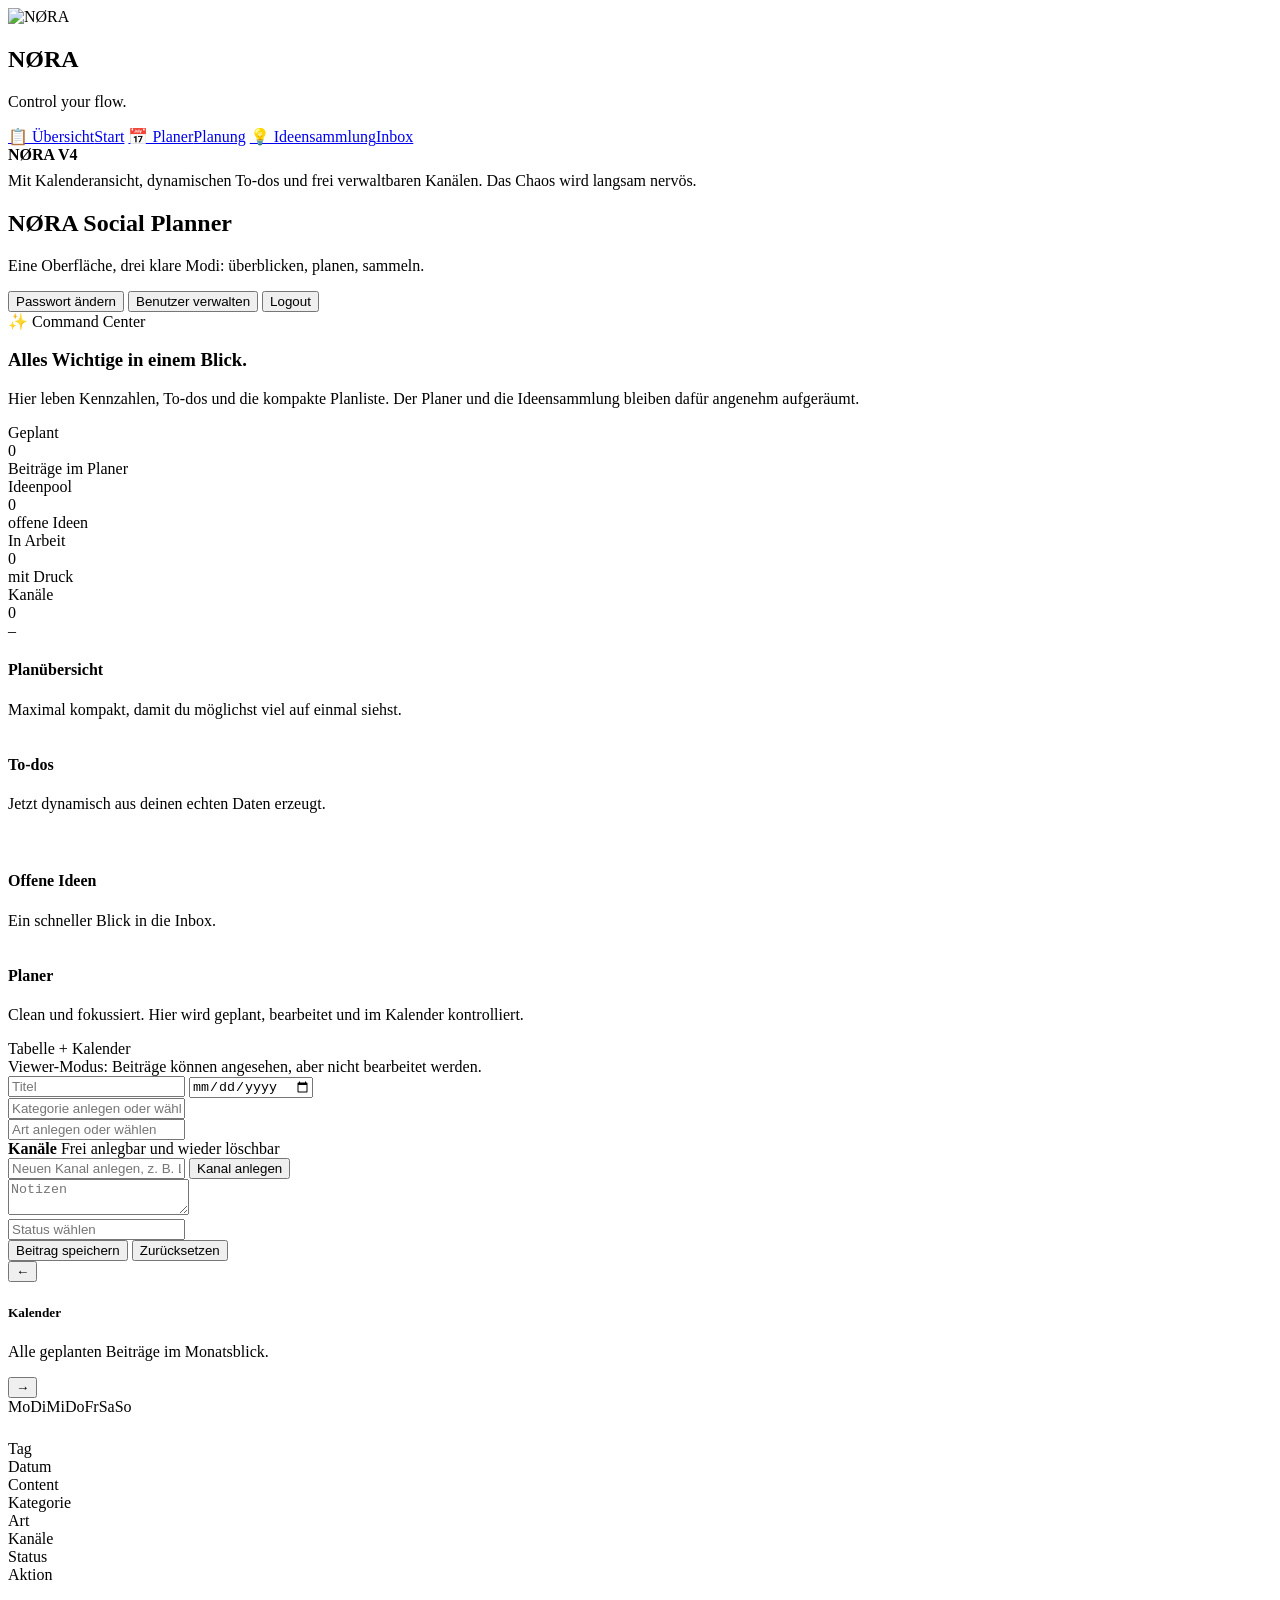
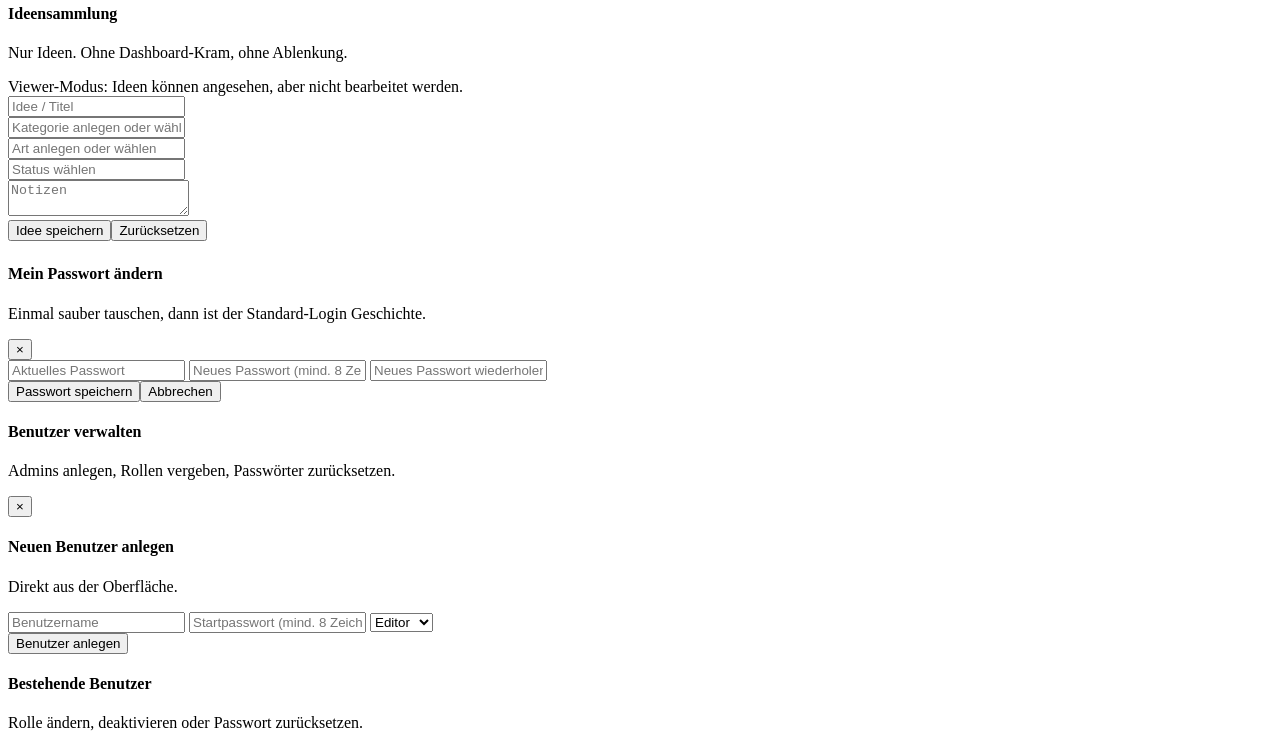
==== commit 1271db9e: "Add files via upload" ====
--- a/public/index.html
+++ b/public/index.html
@@ -19,7 +19,7 @@
         <a href="#planner" class="nav-link" data-page="planner"><span>📅 Planer</span><span class="meta">Planung</span></a>
         <a href="#ideas" class="nav-link" data-page="ideas"><span>💡 Ideensammlung</span><span class="meta">Inbox</span></a>
       </nav>
-      <div class="sidebar-card"><strong>NØRA V2.1</strong><p style="margin-top:8px">Übersicht zuerst. Planer und Ideen clean. Account-Verwaltung jetzt direkt eingebaut.</p></div>
+      <div class="sidebar-card"><strong>NØRA V4</strong><p style="margin-top:8px">Mit Kalenderansicht, dynamischen To-dos und frei verwaltbaren Kanälen. Das Chaos wird langsam nervös.</p></div>
     </aside>
 
     <main class="main">
@@ -39,7 +39,7 @@
       <section id="overview" class="page active">
         <section class="panel hero">
           <div>
-            <div class="eyebrow">✨ Übersicht ist jetzt die Startseite</div>
+            <div class="eyebrow">✨ Command Center</div>
             <h3>Alles Wichtige in einem Blick.</h3>
             <p>Hier leben Kennzahlen, To-dos und die kompakte Planliste. Der Planer und die Ideensammlung bleiben dafür angenehm aufgeräumt.</p>
           </div>
@@ -47,7 +47,7 @@
             <div class="stat"><div class="label">Geplant</div><div class="value" id="stat-planner">0</div><div class="sub">Beiträge im Planer</div></div>
             <div class="stat"><div class="label">Ideenpool</div><div class="value" id="stat-ideas">0</div><div class="sub">offene Ideen</div></div>
             <div class="stat"><div class="label">In Arbeit</div><div class="value" id="stat-work">0</div><div class="sub">mit Druck</div></div>
-            <div class="stat"><div class="label">Kanäle</div><div class="value" id="stat-channels">5</div><div class="sub">FB, IG, LI, TT, WEB</div></div>
+            <div class="stat"><div class="label">Kanäle</div><div class="value" id="stat-channels">0</div><div class="sub" id="stat-channel-names">–</div></div>
           </div>
         </section>
 
@@ -58,7 +58,7 @@
           </div>
           <div style="display:grid;gap:22px">
             <div class="panel overview-side">
-              <div class="section-head"><div><h4>To-dos</h4><p>Das bleibt exklusiv auf der Übersicht.</p></div></div>
+              <div class="section-head"><div><h4>To-dos</h4><p>Jetzt dynamisch aus deinen echten Daten erzeugt.</p></div></div>
               <div class="todo-list" id="todo-list"></div>
             </div>
             <div class="panel overview-side">
@@ -71,24 +71,64 @@
 
       <section id="planner" class="page">
         <section class="panel planner-main">
-          <div class="section-head"><div><h4>Planer</h4><p>Clean und fokussiert. Hier wird nur geplant und bearbeitet.</p></div><div class="toolbar"><div class="pill">Tabelle</div></div></div>
+          <div class="section-head"><div><h4>Planer</h4><p>Clean und fokussiert. Hier wird geplant, bearbeitet und im Kalender kontrolliert.</p></div><div class="toolbar"><div class="pill">Tabelle + Kalender</div></div></div>
           <div class="viewer-lock hidden" id="planner-viewer-lock">Viewer-Modus: Beiträge können angesehen, aber nicht bearbeitet werden.</div>
-          <div class="form-grid editor-only">
-            <input id="planner-title" class="input" placeholder="Titel">
-            <input id="planner-date" class="input" type="date">
-            <input id="planner-category" class="input" list="categories-list" placeholder="Kategorie anlegen oder wählen">
-            <input id="planner-type" class="input" list="types-list" placeholder="Art anlegen oder wählen">
-          </div>
-          <div class="channel-grid editor-only" id="planner-channels"></div>
-          <textarea id="planner-notes" class="textarea editor-only" placeholder="Notizen"></textarea>
-          <div class="form-actions editor-only">
-            <select id="planner-status" class="select">
-              <option value="idea">Idee</option><option value="work">In Arbeit</option><option value="planned">Geplant</option><option value="published">Veröffentlicht</option>
-            </select>
-            <button class="btn btn-primary" id="planner-save">Beitrag speichern</button>
-            <button class="btn btn-secondary" id="planner-reset">Zurücksetzen</button>
-          </div>
-          <datalist id="categories-list"></datalist><datalist id="types-list"></datalist>
+
+          <div class="planner-layout">
+            <div>
+              <div class="form-grid editor-only">
+                <input id="planner-title" class="input" placeholder="Titel">
+                <input id="planner-date" class="input" type="date">
+                <div class="combo" data-combo="planner-category-combo">
+                  <input id="planner-category" class="input combo-input" placeholder="Kategorie anlegen oder wählen" autocomplete="off">
+                  <div class="combo-menu hidden" id="planner-category-menu"></div>
+                </div>
+                <div class="combo" data-combo="planner-type-combo">
+                  <input id="planner-type" class="input combo-input" placeholder="Art anlegen oder wählen" autocomplete="off">
+                  <div class="combo-menu hidden" id="planner-type-menu"></div>
+                </div>
+              </div>
+
+              <div class="channels-wrap editor-only">
+                <div class="channels-head">
+                  <strong>Kanäle</strong>
+                  <span class="small">Frei anlegbar und wieder löschbar</span>
+                </div>
+                <div class="channel-grid" id="planner-channels"></div>
+                <div class="channel-manager">
+                  <input id="new-channel-name" class="input" placeholder="Neuen Kanal anlegen, z. B. LinkedIn Ads">
+                  <button class="btn btn-secondary" id="add-channel-btn">Kanal anlegen</button>
+                </div>
+                <div class="channel-admin-list" id="channel-admin-list"></div>
+              </div>
+
+              <textarea id="planner-notes" class="textarea editor-only" placeholder="Notizen"></textarea>
+              <div class="form-actions editor-only">
+                <div class="combo status-combo" data-combo="planner-status-combo">
+                  <input id="planner-status" class="input combo-input" placeholder="Status wählen" autocomplete="off" readonly>
+                  <div class="combo-menu hidden" id="planner-status-menu"></div>
+                </div>
+                <button class="btn btn-primary" id="planner-save">Beitrag speichern</button>
+                <button class="btn btn-secondary" id="planner-reset">Zurücksetzen</button>
+              </div>
+            </div>
+
+            <div class="calendar-panel">
+              <div class="calendar-head">
+                <button class="icon-btn" id="calendar-prev">←</button>
+                <div>
+                  <h5 id="calendar-title">Kalender</h5>
+                  <p>Alle geplanten Beiträge im Monatsblick.</p>
+                </div>
+                <button class="icon-btn" id="calendar-next">→</button>
+              </div>
+              <div class="calendar-weekdays">
+                <span>Mo</span><span>Di</span><span>Mi</span><span>Do</span><span>Fr</span><span>Sa</span><span>So</span>
+              </div>
+              <div class="calendar-grid" id="calendar-grid"></div>
+            </div>
+          </div>
+
           <div class="rows" style="margin-top:24px"><div class="row-head"><div>Tag</div><div>Datum</div><div>Content</div><div>Kategorie</div><div>Art</div><div>Kanäle</div><div>Status</div><div>Aktion</div></div><div id="planner-rows"></div></div>
         </section>
       </section>
@@ -99,14 +139,22 @@
           <div class="viewer-lock hidden" id="ideas-viewer-lock">Viewer-Modus: Ideen können angesehen, aber nicht bearbeitet werden.</div>
           <div class="form-grid editor-only">
             <input id="idea-title" class="input" placeholder="Idee / Titel">
-            <input id="idea-category" class="input" list="categories-list-2" placeholder="Kategorie anlegen oder wählen">
-            <input id="idea-type" class="input" list="types-list-2" placeholder="Art anlegen oder wählen">
-            <select id="idea-status" class="select"><option value="idea">Idee</option><option value="work">In Arbeit</option><option value="planned">Geplant</option></select>
+            <div class="combo" data-combo="idea-category-combo">
+              <input id="idea-category" class="input combo-input" placeholder="Kategorie anlegen oder wählen" autocomplete="off">
+              <div class="combo-menu hidden" id="idea-category-menu"></div>
+            </div>
+            <div class="combo" data-combo="idea-type-combo">
+              <input id="idea-type" class="input combo-input" placeholder="Art anlegen oder wählen" autocomplete="off">
+              <div class="combo-menu hidden" id="idea-type-menu"></div>
+            </div>
+            <div class="combo status-combo" data-combo="idea-status-combo">
+              <input id="idea-status" class="input combo-input" placeholder="Status wählen" autocomplete="off" readonly>
+              <div class="combo-menu hidden" id="idea-status-menu"></div>
+            </div>
           </div>
           <div class="channel-grid editor-only" id="idea-channels"></div>
           <textarea id="idea-notes" class="textarea editor-only" placeholder="Notizen"></textarea>
           <div class="form-actions editor-only"><button class="btn btn-primary" id="idea-save">Idee speichern</button><button class="btn btn-secondary" id="idea-reset">Zurücksetzen</button></div>
-          <datalist id="categories-list-2"></datalist><datalist id="types-list-2"></datalist>
           <div class="idea-cards" id="idea-cards" style="margin-top:24px"></div>
         </section>
       </section>
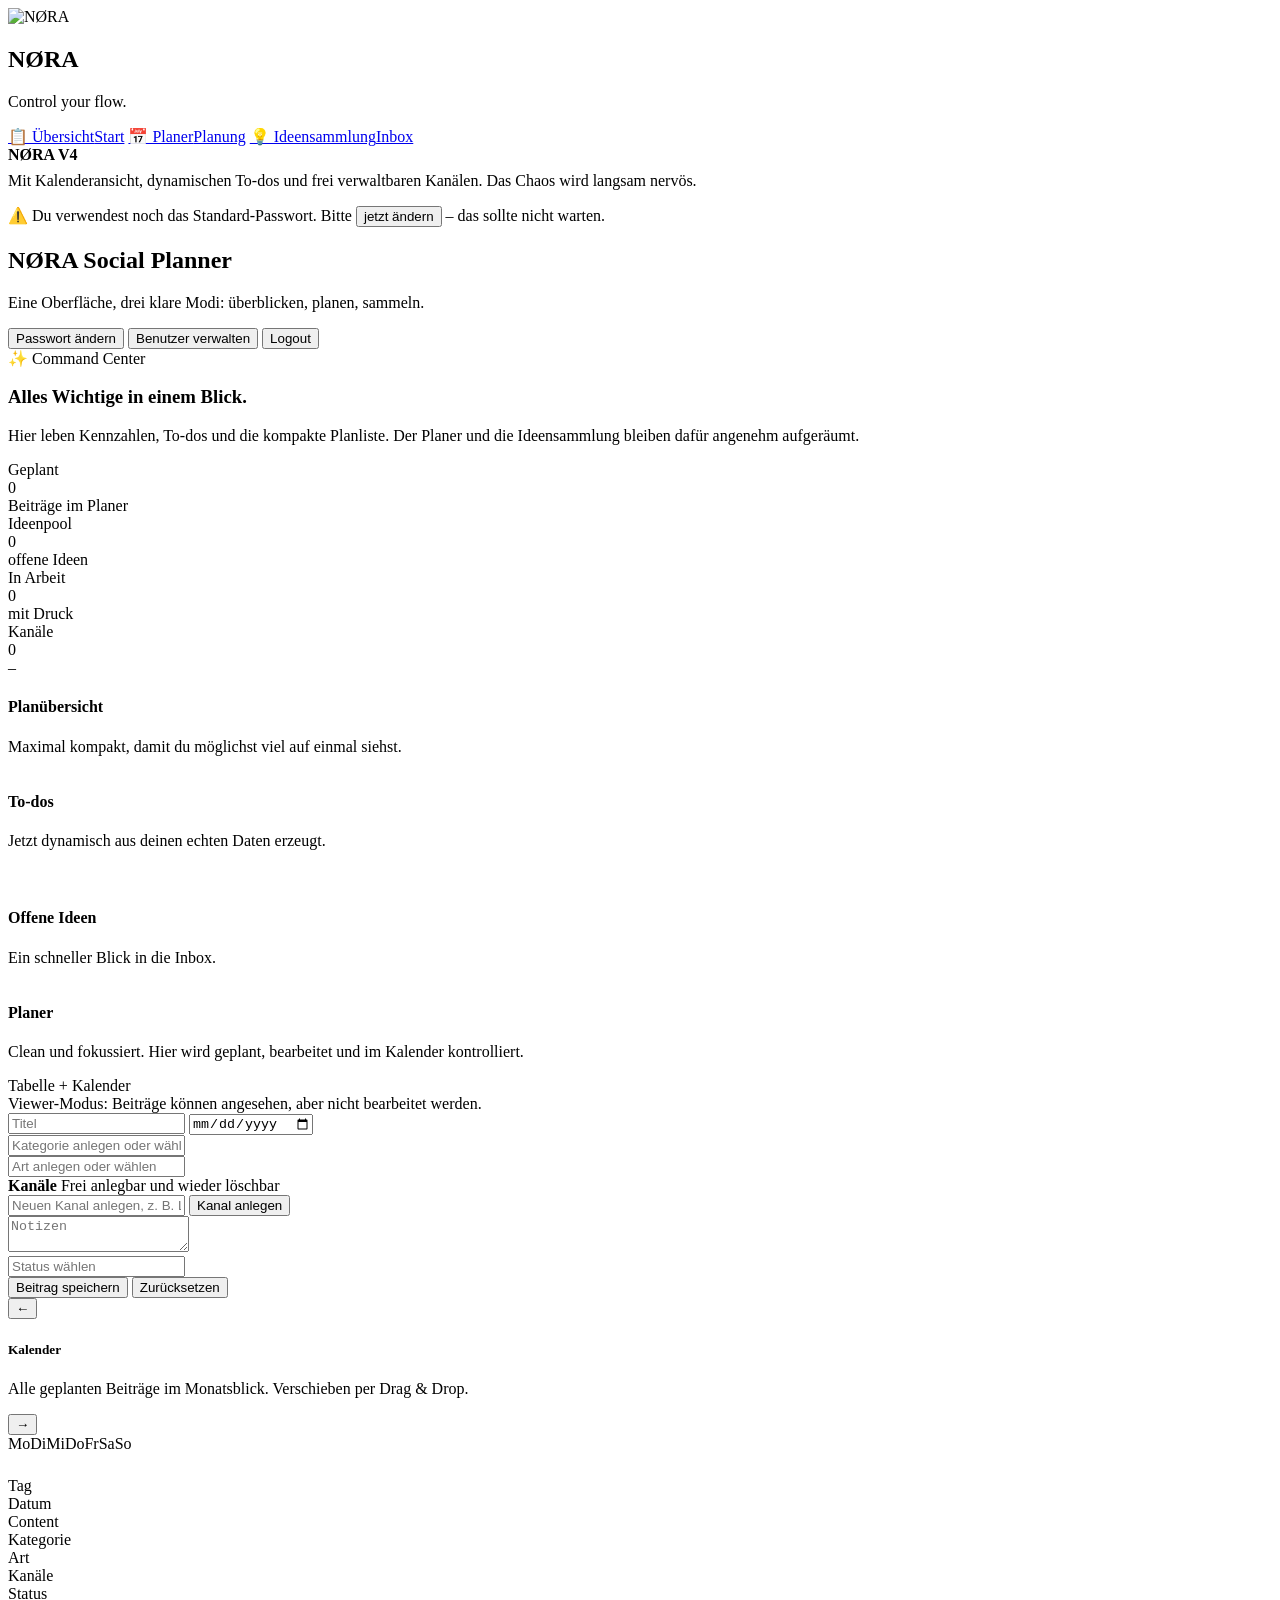
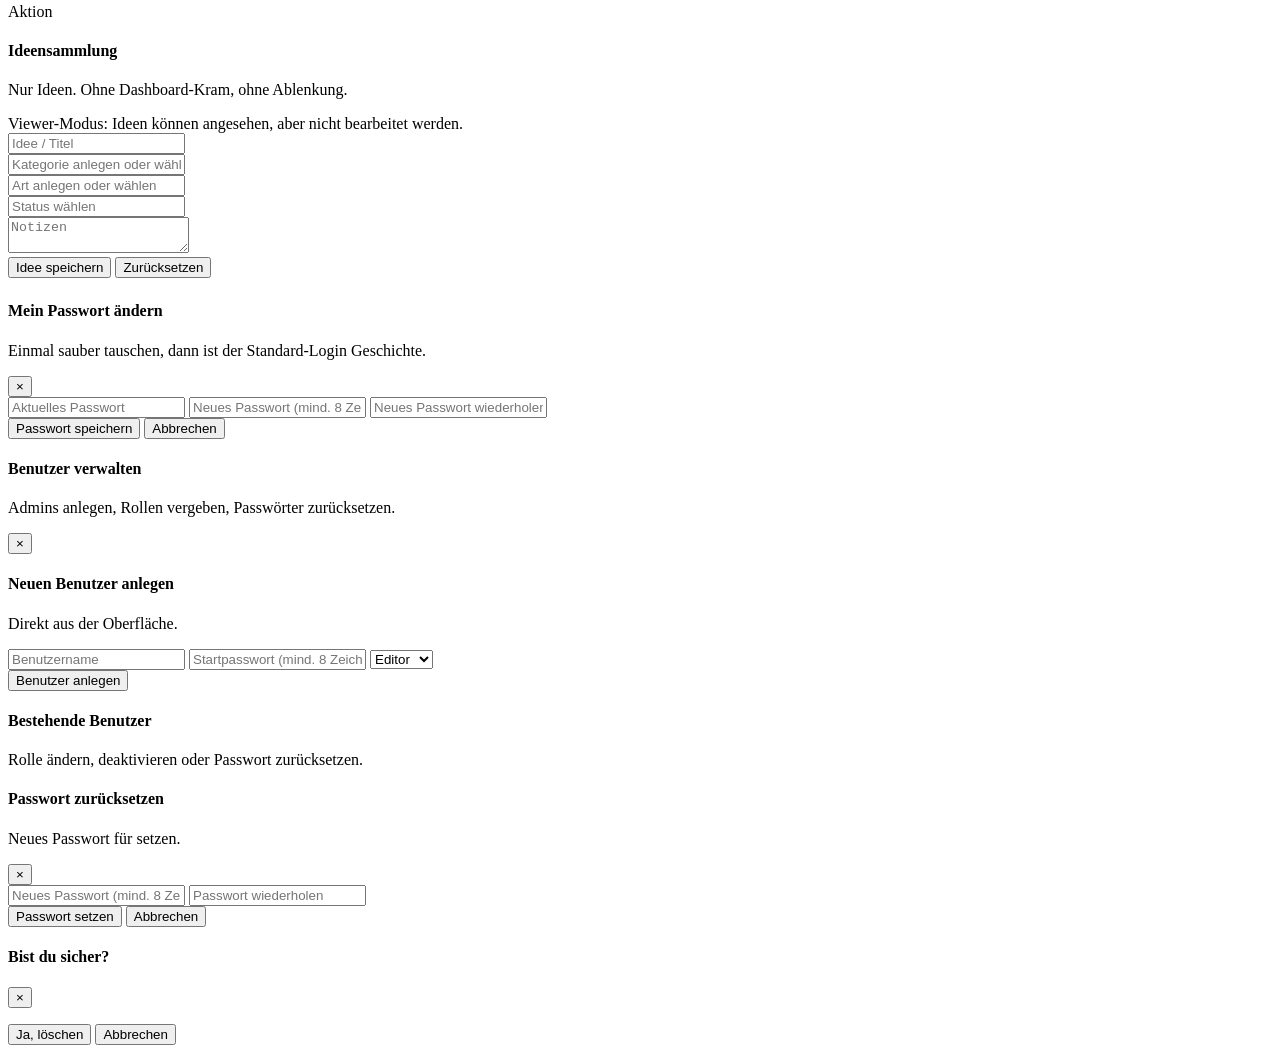
==== commit f8316c1f: "Add files via upload" ====
--- a/public/index.html
+++ b/public/index.html
@@ -8,6 +8,10 @@
   <link rel="stylesheet" href="/styles.css">
 </head>
 <body>
+
+  <!-- Toast container -->
+  <div id="toast-container" class="toast-container"></div>
+
   <div class="shell">
     <aside class="sidebar">
       <div class="brand">
@@ -23,6 +27,12 @@
     </aside>
 
     <main class="main">
+
+      <!-- Default password warning banner -->
+      <div id="default-pw-banner" class="default-pw-banner hidden">
+        ⚠️ Du verwendest noch das Standard-Passwort. Bitte <button id="default-pw-banner-btn" class="link-btn">jetzt ändern</button> – das sollte nicht warten.
+      </div>
+
       <header class="topbar">
         <div>
           <h2>NØRA Social Planner</h2>
@@ -118,7 +128,7 @@
                 <button class="icon-btn" id="calendar-prev">←</button>
                 <div>
                   <h5 id="calendar-title">Kalender</h5>
-                  <p>Alle geplanten Beiträge im Monatsblick.</p>
+                  <p>Alle geplanten Beiträge im Monatsblick. Verschieben per Drag &amp; Drop.</p>
                 </div>
                 <button class="icon-btn" id="calendar-next">→</button>
               </div>
@@ -129,7 +139,10 @@
             </div>
           </div>
 
-          <div class="rows" style="margin-top:24px"><div class="row-head"><div>Tag</div><div>Datum</div><div>Content</div><div>Kategorie</div><div>Art</div><div>Kanäle</div><div>Status</div><div>Aktion</div></div><div id="planner-rows"></div></div>
+          <div class="rows" style="margin-top:24px">
+            <div class="row-head"><div>Tag</div><div>Datum</div><div>Content</div><div>Kategorie</div><div>Art</div><div>Kanäle</div><div>Status</div><div>Aktion</div></div>
+            <div id="planner-rows"></div>
+          </div>
         </section>
       </section>
 
@@ -154,36 +167,54 @@
           </div>
           <div class="channel-grid editor-only" id="idea-channels"></div>
           <textarea id="idea-notes" class="textarea editor-only" placeholder="Notizen"></textarea>
-          <div class="form-actions editor-only"><button class="btn btn-primary" id="idea-save">Idee speichern</button><button class="btn btn-secondary" id="idea-reset">Zurücksetzen</button></div>
+          <div class="form-actions editor-only">
+            <button class="btn btn-primary" id="idea-save">Idee speichern</button>
+            <button class="btn btn-secondary" id="idea-reset">Zurücksetzen</button>
+          </div>
           <div class="idea-cards" id="idea-cards" style="margin-top:24px"></div>
         </section>
       </section>
     </main>
   </div>
 
+  <!-- ── Passwort ändern Modal ──────────────────────────────────────────── -->
   <div class="modal-backdrop hidden" id="password-modal">
     <div class="modal-card">
-      <div class="modal-head"><div><h4>Mein Passwort ändern</h4><p>Einmal sauber tauschen, dann ist der Standard-Login Geschichte.</p></div><button class="modal-close" data-close="password-modal">×</button></div>
+      <div class="modal-head">
+        <div><h4>Mein Passwort ändern</h4><p>Einmal sauber tauschen, dann ist der Standard-Login Geschichte.</p></div>
+        <button class="modal-close" data-close="password-modal">×</button>
+      </div>
       <div class="form-stack">
-        <input id="pw-current" class="input" type="password" placeholder="Aktuelles Passwort">
-        <input id="pw-new" class="input" type="password" placeholder="Neues Passwort (mind. 8 Zeichen)">
-        <input id="pw-new-2" class="input" type="password" placeholder="Neues Passwort wiederholen">
+        <input id="pw-current" class="input" type="password" placeholder="Aktuelles Passwort" autocomplete="current-password">
+        <input id="pw-new" class="input" type="password" placeholder="Neues Passwort (mind. 8 Zeichen)" autocomplete="new-password">
+        <input id="pw-new-2" class="input" type="password" placeholder="Neues Passwort wiederholen" autocomplete="new-password">
         <div id="pw-message" class="inline-message"></div>
-        <div class="form-actions"><button class="btn btn-primary" id="pw-save">Passwort speichern</button><button class="btn btn-secondary" data-close="password-modal">Abbrechen</button></div>
-      </div>
-    </div>
-  </div>
-
+        <div class="form-actions">
+          <button class="btn btn-primary" id="pw-save">Passwort speichern</button>
+          <button class="btn btn-secondary" data-close="password-modal">Abbrechen</button>
+        </div>
+      </div>
+    </div>
+  </div>
+
+  <!-- ── Benutzer verwalten Modal ───────────────────────────────────────── -->
   <div class="modal-backdrop hidden" id="users-modal">
     <div class="modal-card modal-card-wide">
-      <div class="modal-head"><div><h4>Benutzer verwalten</h4><p>Admins anlegen, Rollen vergeben, Passwörter zurücksetzen.</p></div><button class="modal-close" data-close="users-modal">×</button></div>
+      <div class="modal-head">
+        <div><h4>Benutzer verwalten</h4><p>Admins anlegen, Rollen vergeben, Passwörter zurücksetzen.</p></div>
+        <button class="modal-close" data-close="users-modal">×</button>
+      </div>
       <div class="users-grid">
         <section class="panel mini-panel">
           <div class="section-head"><div><h4>Neuen Benutzer anlegen</h4><p>Direkt aus der Oberfläche.</p></div></div>
           <div class="form-stack">
-            <input id="new-username" class="input" placeholder="Benutzername">
-            <input id="new-password" class="input" type="password" placeholder="Startpasswort (mind. 8 Zeichen)">
-            <select id="new-role" class="select"><option value="editor">Editor</option><option value="viewer">Viewer</option><option value="admin">Admin</option></select>
+            <input id="new-username" class="input" placeholder="Benutzername" autocomplete="off">
+            <input id="new-password" class="input" type="password" placeholder="Startpasswort (mind. 8 Zeichen)" autocomplete="new-password">
+            <select id="new-role" class="select">
+              <option value="editor">Editor</option>
+              <option value="viewer">Viewer</option>
+              <option value="admin">Admin</option>
+            </select>
             <div id="users-create-message" class="inline-message"></div>
             <button class="btn btn-primary" id="create-user-btn">Benutzer anlegen</button>
           </div>
@@ -196,6 +227,40 @@
     </div>
   </div>
 
+  <!-- ── Passwort-Reset Modal (Admin) ──────────────────────────────────── -->
+  <div class="modal-backdrop hidden" id="reset-pw-modal">
+    <div class="modal-card">
+      <div class="modal-head">
+        <div><h4>Passwort zurücksetzen</h4><p>Neues Passwort für <strong id="reset-pw-username"></strong> setzen.</p></div>
+        <button class="modal-close" data-close="reset-pw-modal">×</button>
+      </div>
+      <div class="form-stack">
+        <input id="reset-pw-new" class="input" type="password" placeholder="Neues Passwort (mind. 8 Zeichen)" autocomplete="new-password">
+        <input id="reset-pw-new-2" class="input" type="password" placeholder="Passwort wiederholen" autocomplete="new-password">
+        <div id="reset-pw-message" class="inline-message"></div>
+        <div class="form-actions">
+          <button class="btn btn-primary" id="reset-pw-save">Passwort setzen</button>
+          <button class="btn btn-secondary" data-close="reset-pw-modal">Abbrechen</button>
+        </div>
+      </div>
+    </div>
+  </div>
+
+  <!-- ── Bestätigungs-Modal (ersetzt browser confirm/alert) ────────────── -->
+  <div class="modal-backdrop hidden" id="confirm-modal">
+    <div class="modal-card modal-card-narrow">
+      <div class="modal-head">
+        <div><h4>Bist du sicher?</h4></div>
+        <button class="modal-close" data-close="confirm-modal">×</button>
+      </div>
+      <p id="confirm-message" class="confirm-msg"></p>
+      <div class="form-actions">
+        <button class="btn btn-danger" id="confirm-ok">Ja, löschen</button>
+        <button class="btn btn-secondary" id="confirm-cancel">Abbrechen</button>
+      </div>
+    </div>
+  </div>
+
   <script src="/app.js"></script>
 </body>
 </html>
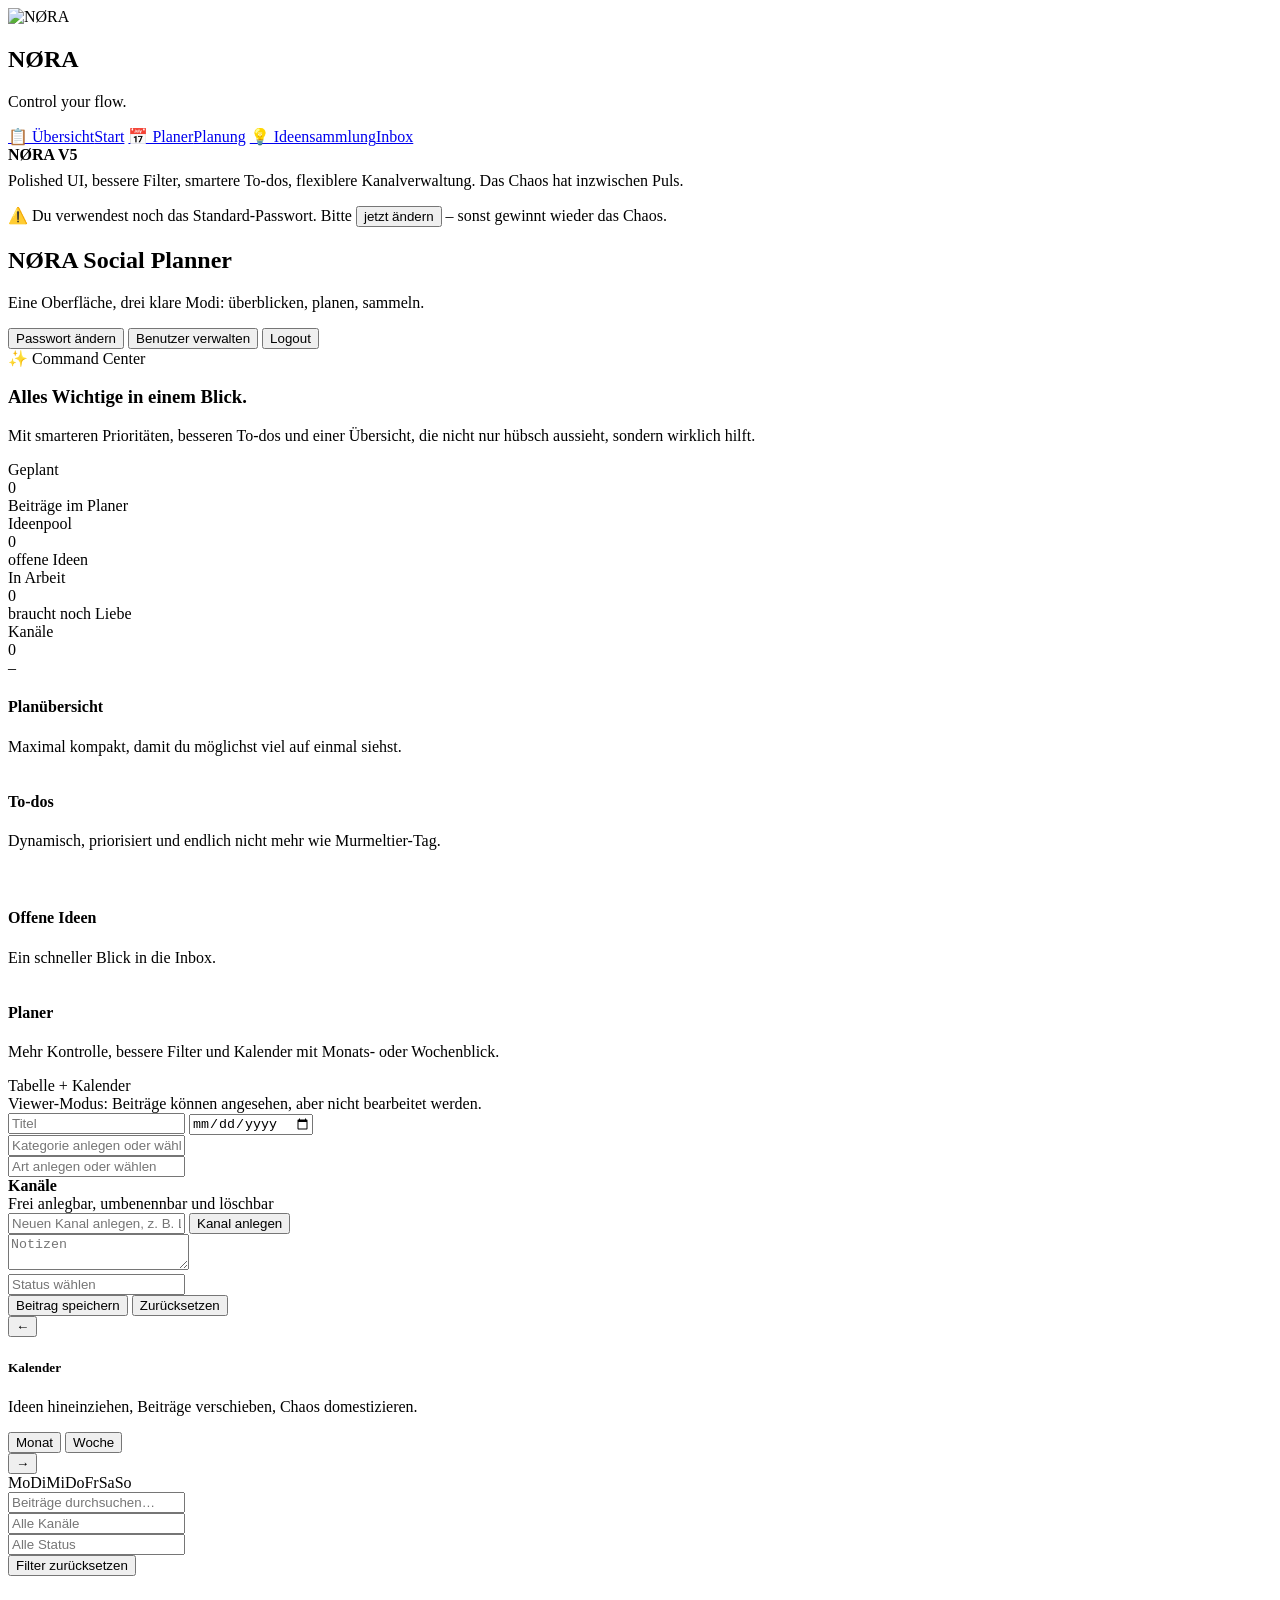
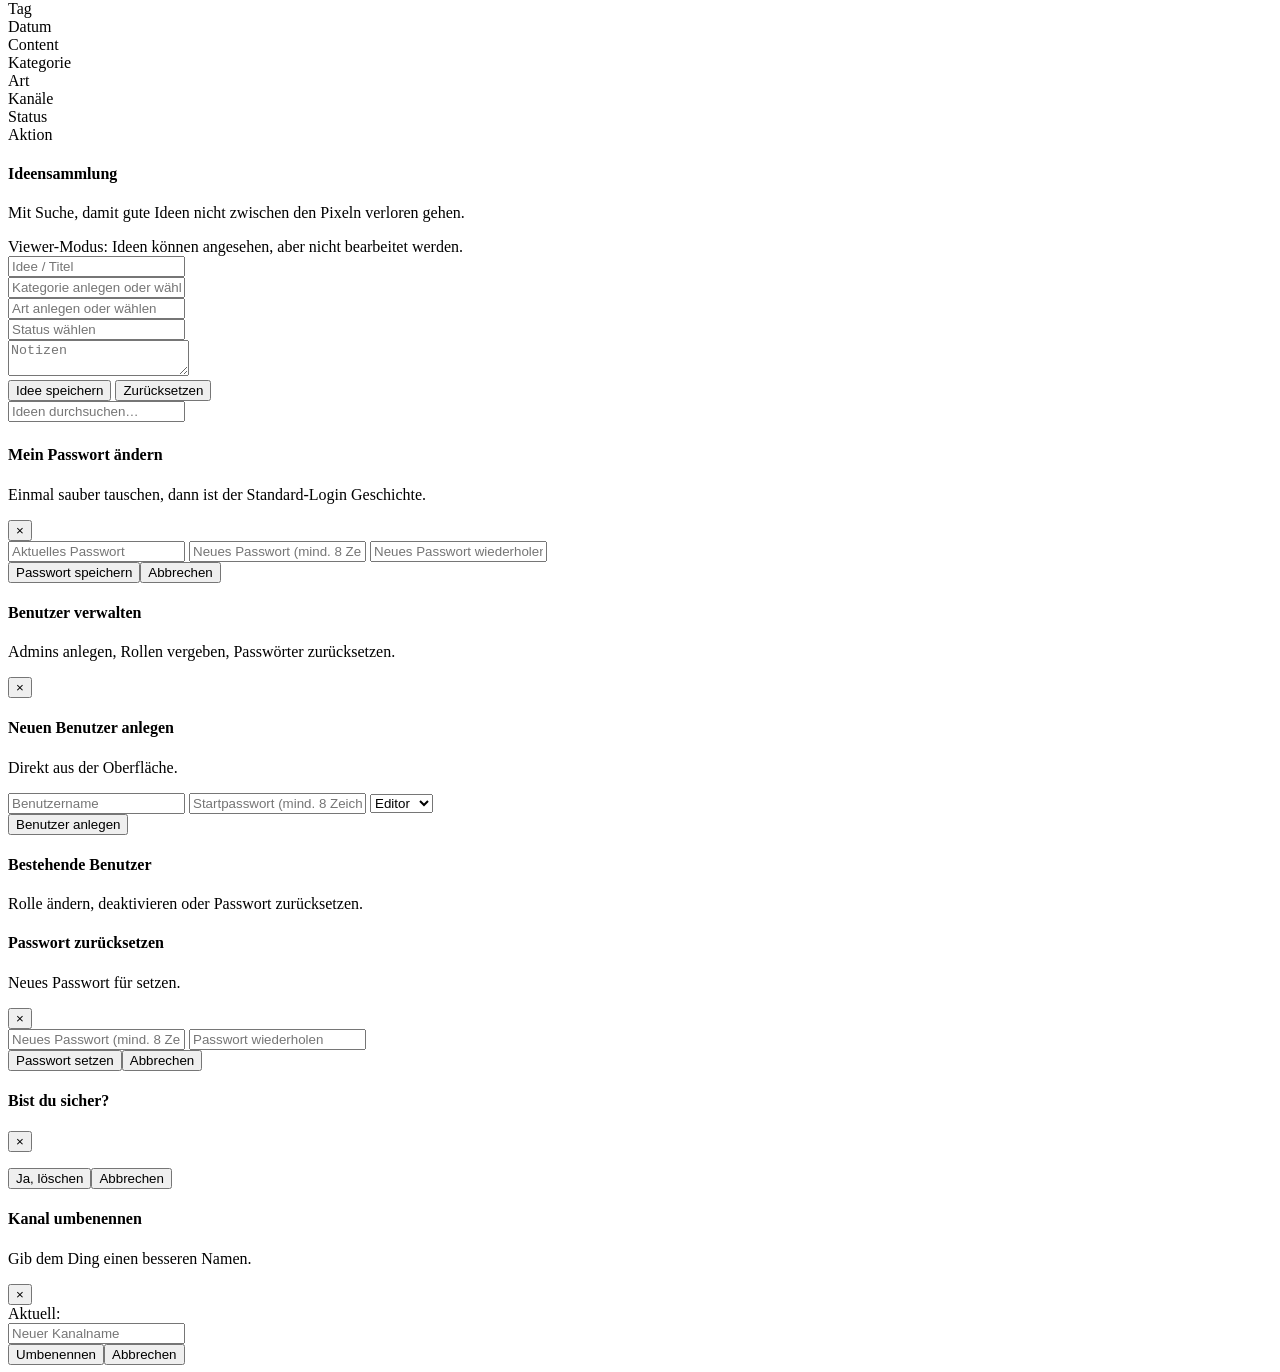
==== commit 0d8e6f6e: "Add files via upload" ====
--- a/public/index.html
+++ b/public/index.html
@@ -8,8 +8,6 @@
   <link rel="stylesheet" href="/styles.css">
 </head>
 <body>
-
-  <!-- Toast container -->
   <div id="toast-container" class="toast-container"></div>
 
   <div class="shell">
@@ -23,14 +21,12 @@
         <a href="#planner" class="nav-link" data-page="planner"><span>📅 Planer</span><span class="meta">Planung</span></a>
         <a href="#ideas" class="nav-link" data-page="ideas"><span>💡 Ideensammlung</span><span class="meta">Inbox</span></a>
       </nav>
-      <div class="sidebar-card"><strong>NØRA V4</strong><p style="margin-top:8px">Mit Kalenderansicht, dynamischen To-dos und frei verwaltbaren Kanälen. Das Chaos wird langsam nervös.</p></div>
+      <div class="sidebar-card"><strong>NØRA V5</strong><p style="margin-top:8px">Polished UI, bessere Filter, smartere To-dos, flexiblere Kanalverwaltung. Das Chaos hat inzwischen Puls.</p></div>
     </aside>
 
     <main class="main">
-
-      <!-- Default password warning banner -->
       <div id="default-pw-banner" class="default-pw-banner hidden">
-        ⚠️ Du verwendest noch das Standard-Passwort. Bitte <button id="default-pw-banner-btn" class="link-btn">jetzt ändern</button> – das sollte nicht warten.
+        ⚠️ Du verwendest noch das Standard-Passwort. Bitte <button id="default-pw-banner-btn" class="link-btn">jetzt ändern</button> – sonst gewinnt wieder das Chaos.
       </div>
 
       <header class="topbar">
@@ -51,12 +47,12 @@
           <div>
             <div class="eyebrow">✨ Command Center</div>
             <h3>Alles Wichtige in einem Blick.</h3>
-            <p>Hier leben Kennzahlen, To-dos und die kompakte Planliste. Der Planer und die Ideensammlung bleiben dafür angenehm aufgeräumt.</p>
+            <p>Mit smarteren Prioritäten, besseren To-dos und einer Übersicht, die nicht nur hübsch aussieht, sondern wirklich hilft.</p>
           </div>
           <div class="stats">
             <div class="stat"><div class="label">Geplant</div><div class="value" id="stat-planner">0</div><div class="sub">Beiträge im Planer</div></div>
             <div class="stat"><div class="label">Ideenpool</div><div class="value" id="stat-ideas">0</div><div class="sub">offene Ideen</div></div>
-            <div class="stat"><div class="label">In Arbeit</div><div class="value" id="stat-work">0</div><div class="sub">mit Druck</div></div>
+            <div class="stat"><div class="label">In Arbeit</div><div class="value" id="stat-work">0</div><div class="sub">braucht noch Liebe</div></div>
             <div class="stat"><div class="label">Kanäle</div><div class="value" id="stat-channels">0</div><div class="sub" id="stat-channel-names">–</div></div>
           </div>
         </section>
@@ -68,7 +64,7 @@
           </div>
           <div style="display:grid;gap:22px">
             <div class="panel overview-side">
-              <div class="section-head"><div><h4>To-dos</h4><p>Jetzt dynamisch aus deinen echten Daten erzeugt.</p></div></div>
+              <div class="section-head"><div><h4>To-dos</h4><p>Dynamisch, priorisiert und endlich nicht mehr wie Murmeltier-Tag.</p></div></div>
               <div class="todo-list" id="todo-list"></div>
             </div>
             <div class="panel overview-side">
@@ -81,7 +77,7 @@
 
       <section id="planner" class="page">
         <section class="panel planner-main">
-          <div class="section-head"><div><h4>Planer</h4><p>Clean und fokussiert. Hier wird geplant, bearbeitet und im Kalender kontrolliert.</p></div><div class="toolbar"><div class="pill">Tabelle + Kalender</div></div></div>
+          <div class="section-head"><div><h4>Planer</h4><p>Mehr Kontrolle, bessere Filter und Kalender mit Monats- oder Wochenblick.</p></div><div class="toolbar"><div class="pill">Tabelle + Kalender</div></div></div>
           <div class="viewer-lock hidden" id="planner-viewer-lock">Viewer-Modus: Beiträge können angesehen, aber nicht bearbeitet werden.</div>
 
           <div class="planner-layout">
@@ -101,8 +97,10 @@
 
               <div class="channels-wrap editor-only">
                 <div class="channels-head">
-                  <strong>Kanäle</strong>
-                  <span class="small">Frei anlegbar und wieder löschbar</span>
+                  <div>
+                    <strong>Kanäle</strong>
+                    <div class="small">Frei anlegbar, umbenennbar und löschbar</div>
+                  </div>
                 </div>
                 <div class="channel-grid" id="planner-channels"></div>
                 <div class="channel-manager">
@@ -128,15 +126,34 @@
                 <button class="icon-btn" id="calendar-prev">←</button>
                 <div>
                   <h5 id="calendar-title">Kalender</h5>
-                  <p>Alle geplanten Beiträge im Monatsblick. Verschieben per Drag &amp; Drop.</p>
-                </div>
-                <button class="icon-btn" id="calendar-next">→</button>
+                  <p>Ideen hineinziehen, Beiträge verschieben, Chaos domestizieren.</p>
+                </div>
+                <div class="calendar-head-actions">
+                  <div class="segmented">
+                    <button type="button" class="seg-btn active" id="calendar-mode-month">Monat</button>
+                    <button type="button" class="seg-btn" id="calendar-mode-week">Woche</button>
+                  </div>
+                  <button class="icon-btn" id="calendar-next">→</button>
+                </div>
               </div>
               <div class="calendar-weekdays">
                 <span>Mo</span><span>Di</span><span>Mi</span><span>Do</span><span>Fr</span><span>Sa</span><span>So</span>
               </div>
               <div class="calendar-grid" id="calendar-grid"></div>
             </div>
+          </div>
+
+          <div class="planner-filters">
+            <input id="planner-search" class="input" placeholder="Beiträge durchsuchen…">
+            <div class="combo" data-combo="planner-filter-channel-combo">
+              <input id="planner-filter-channel" class="input combo-input" placeholder="Alle Kanäle" autocomplete="off" readonly>
+              <div class="combo-menu hidden" id="planner-filter-channel-menu"></div>
+            </div>
+            <div class="combo" data-combo="planner-filter-status-combo">
+              <input id="planner-filter-status" class="input combo-input" placeholder="Alle Status" autocomplete="off" readonly>
+              <div class="combo-menu hidden" id="planner-filter-status-menu"></div>
+            </div>
+            <button class="btn btn-secondary" id="planner-clear-filters">Filter zurücksetzen</button>
           </div>
 
           <div class="rows" style="margin-top:24px">
@@ -148,7 +165,7 @@
 
       <section id="ideas" class="page">
         <section class="panel ideas-main">
-          <div class="section-head"><div><h4>Ideensammlung</h4><p>Nur Ideen. Ohne Dashboard-Kram, ohne Ablenkung.</p></div></div>
+          <div class="section-head"><div><h4>Ideensammlung</h4><p>Mit Suche, damit gute Ideen nicht zwischen den Pixeln verloren gehen.</p></div></div>
           <div class="viewer-lock hidden" id="ideas-viewer-lock">Viewer-Modus: Ideen können angesehen, aber nicht bearbeitet werden.</div>
           <div class="form-grid editor-only">
             <input id="idea-title" class="input" placeholder="Idee / Titel">
@@ -171,50 +188,38 @@
             <button class="btn btn-primary" id="idea-save">Idee speichern</button>
             <button class="btn btn-secondary" id="idea-reset">Zurücksetzen</button>
           </div>
+          <div class="ideas-toolbar">
+            <input id="idea-search" class="input" placeholder="Ideen durchsuchen…">
+          </div>
           <div class="idea-cards" id="idea-cards" style="margin-top:24px"></div>
         </section>
       </section>
     </main>
   </div>
 
-  <!-- ── Passwort ändern Modal ──────────────────────────────────────────── -->
   <div class="modal-backdrop hidden" id="password-modal">
     <div class="modal-card">
-      <div class="modal-head">
-        <div><h4>Mein Passwort ändern</h4><p>Einmal sauber tauschen, dann ist der Standard-Login Geschichte.</p></div>
-        <button class="modal-close" data-close="password-modal">×</button>
-      </div>
+      <div class="modal-head"><div><h4>Mein Passwort ändern</h4><p>Einmal sauber tauschen, dann ist der Standard-Login Geschichte.</p></div><button class="modal-close" data-close="password-modal">×</button></div>
       <div class="form-stack">
         <input id="pw-current" class="input" type="password" placeholder="Aktuelles Passwort" autocomplete="current-password">
         <input id="pw-new" class="input" type="password" placeholder="Neues Passwort (mind. 8 Zeichen)" autocomplete="new-password">
         <input id="pw-new-2" class="input" type="password" placeholder="Neues Passwort wiederholen" autocomplete="new-password">
         <div id="pw-message" class="inline-message"></div>
-        <div class="form-actions">
-          <button class="btn btn-primary" id="pw-save">Passwort speichern</button>
-          <button class="btn btn-secondary" data-close="password-modal">Abbrechen</button>
-        </div>
-      </div>
-    </div>
-  </div>
-
-  <!-- ── Benutzer verwalten Modal ───────────────────────────────────────── -->
+        <div class="form-actions"><button class="btn btn-primary" id="pw-save">Passwort speichern</button><button class="btn btn-secondary" data-close="password-modal">Abbrechen</button></div>
+      </div>
+    </div>
+  </div>
+
   <div class="modal-backdrop hidden" id="users-modal">
     <div class="modal-card modal-card-wide">
-      <div class="modal-head">
-        <div><h4>Benutzer verwalten</h4><p>Admins anlegen, Rollen vergeben, Passwörter zurücksetzen.</p></div>
-        <button class="modal-close" data-close="users-modal">×</button>
-      </div>
+      <div class="modal-head"><div><h4>Benutzer verwalten</h4><p>Admins anlegen, Rollen vergeben, Passwörter zurücksetzen.</p></div><button class="modal-close" data-close="users-modal">×</button></div>
       <div class="users-grid">
         <section class="panel mini-panel">
           <div class="section-head"><div><h4>Neuen Benutzer anlegen</h4><p>Direkt aus der Oberfläche.</p></div></div>
           <div class="form-stack">
             <input id="new-username" class="input" placeholder="Benutzername" autocomplete="off">
             <input id="new-password" class="input" type="password" placeholder="Startpasswort (mind. 8 Zeichen)" autocomplete="new-password">
-            <select id="new-role" class="select">
-              <option value="editor">Editor</option>
-              <option value="viewer">Viewer</option>
-              <option value="admin">Admin</option>
-            </select>
+            <select id="new-role" class="select"><option value="editor">Editor</option><option value="viewer">Viewer</option><option value="admin">Admin</option></select>
             <div id="users-create-message" class="inline-message"></div>
             <button class="btn btn-primary" id="create-user-btn">Benutzer anlegen</button>
           </div>
@@ -227,36 +232,34 @@
     </div>
   </div>
 
-  <!-- ── Passwort-Reset Modal (Admin) ──────────────────────────────────── -->
   <div class="modal-backdrop hidden" id="reset-pw-modal">
     <div class="modal-card">
-      <div class="modal-head">
-        <div><h4>Passwort zurücksetzen</h4><p>Neues Passwort für <strong id="reset-pw-username"></strong> setzen.</p></div>
-        <button class="modal-close" data-close="reset-pw-modal">×</button>
-      </div>
+      <div class="modal-head"><div><h4>Passwort zurücksetzen</h4><p>Neues Passwort für <strong id="reset-pw-username"></strong> setzen.</p></div><button class="modal-close" data-close="reset-pw-modal">×</button></div>
       <div class="form-stack">
         <input id="reset-pw-new" class="input" type="password" placeholder="Neues Passwort (mind. 8 Zeichen)" autocomplete="new-password">
         <input id="reset-pw-new-2" class="input" type="password" placeholder="Passwort wiederholen" autocomplete="new-password">
         <div id="reset-pw-message" class="inline-message"></div>
-        <div class="form-actions">
-          <button class="btn btn-primary" id="reset-pw-save">Passwort setzen</button>
-          <button class="btn btn-secondary" data-close="reset-pw-modal">Abbrechen</button>
-        </div>
-      </div>
-    </div>
-  </div>
-
-  <!-- ── Bestätigungs-Modal (ersetzt browser confirm/alert) ────────────── -->
+        <div class="form-actions"><button class="btn btn-primary" id="reset-pw-save">Passwort setzen</button><button class="btn btn-secondary" data-close="reset-pw-modal">Abbrechen</button></div>
+      </div>
+    </div>
+  </div>
+
   <div class="modal-backdrop hidden" id="confirm-modal">
     <div class="modal-card modal-card-narrow">
-      <div class="modal-head">
-        <div><h4>Bist du sicher?</h4></div>
-        <button class="modal-close" data-close="confirm-modal">×</button>
-      </div>
+      <div class="modal-head"><div><h4>Bist du sicher?</h4></div><button class="modal-close" data-close="confirm-modal">×</button></div>
       <p id="confirm-message" class="confirm-msg"></p>
-      <div class="form-actions">
-        <button class="btn btn-danger" id="confirm-ok">Ja, löschen</button>
-        <button class="btn btn-secondary" id="confirm-cancel">Abbrechen</button>
+      <div class="form-actions"><button class="btn btn-danger" id="confirm-ok">Ja, löschen</button><button class="btn btn-secondary" id="confirm-cancel">Abbrechen</button></div>
+    </div>
+  </div>
+
+  <div class="modal-backdrop hidden" id="rename-channel-modal">
+    <div class="modal-card modal-card-narrow">
+      <div class="modal-head"><div><h4>Kanal umbenennen</h4><p>Gib dem Ding einen besseren Namen.</p></div><button class="modal-close" data-close="rename-channel-modal">×</button></div>
+      <div class="form-stack">
+        <div class="small">Aktuell: <strong id="rename-channel-old"></strong></div>
+        <input id="rename-channel-new" class="input" placeholder="Neuer Kanalname">
+        <div id="rename-channel-message" class="inline-message"></div>
+        <div class="form-actions"><button class="btn btn-primary" id="rename-channel-save">Umbenennen</button><button class="btn btn-secondary" data-close="rename-channel-modal">Abbrechen</button></div>
       </div>
     </div>
   </div>
